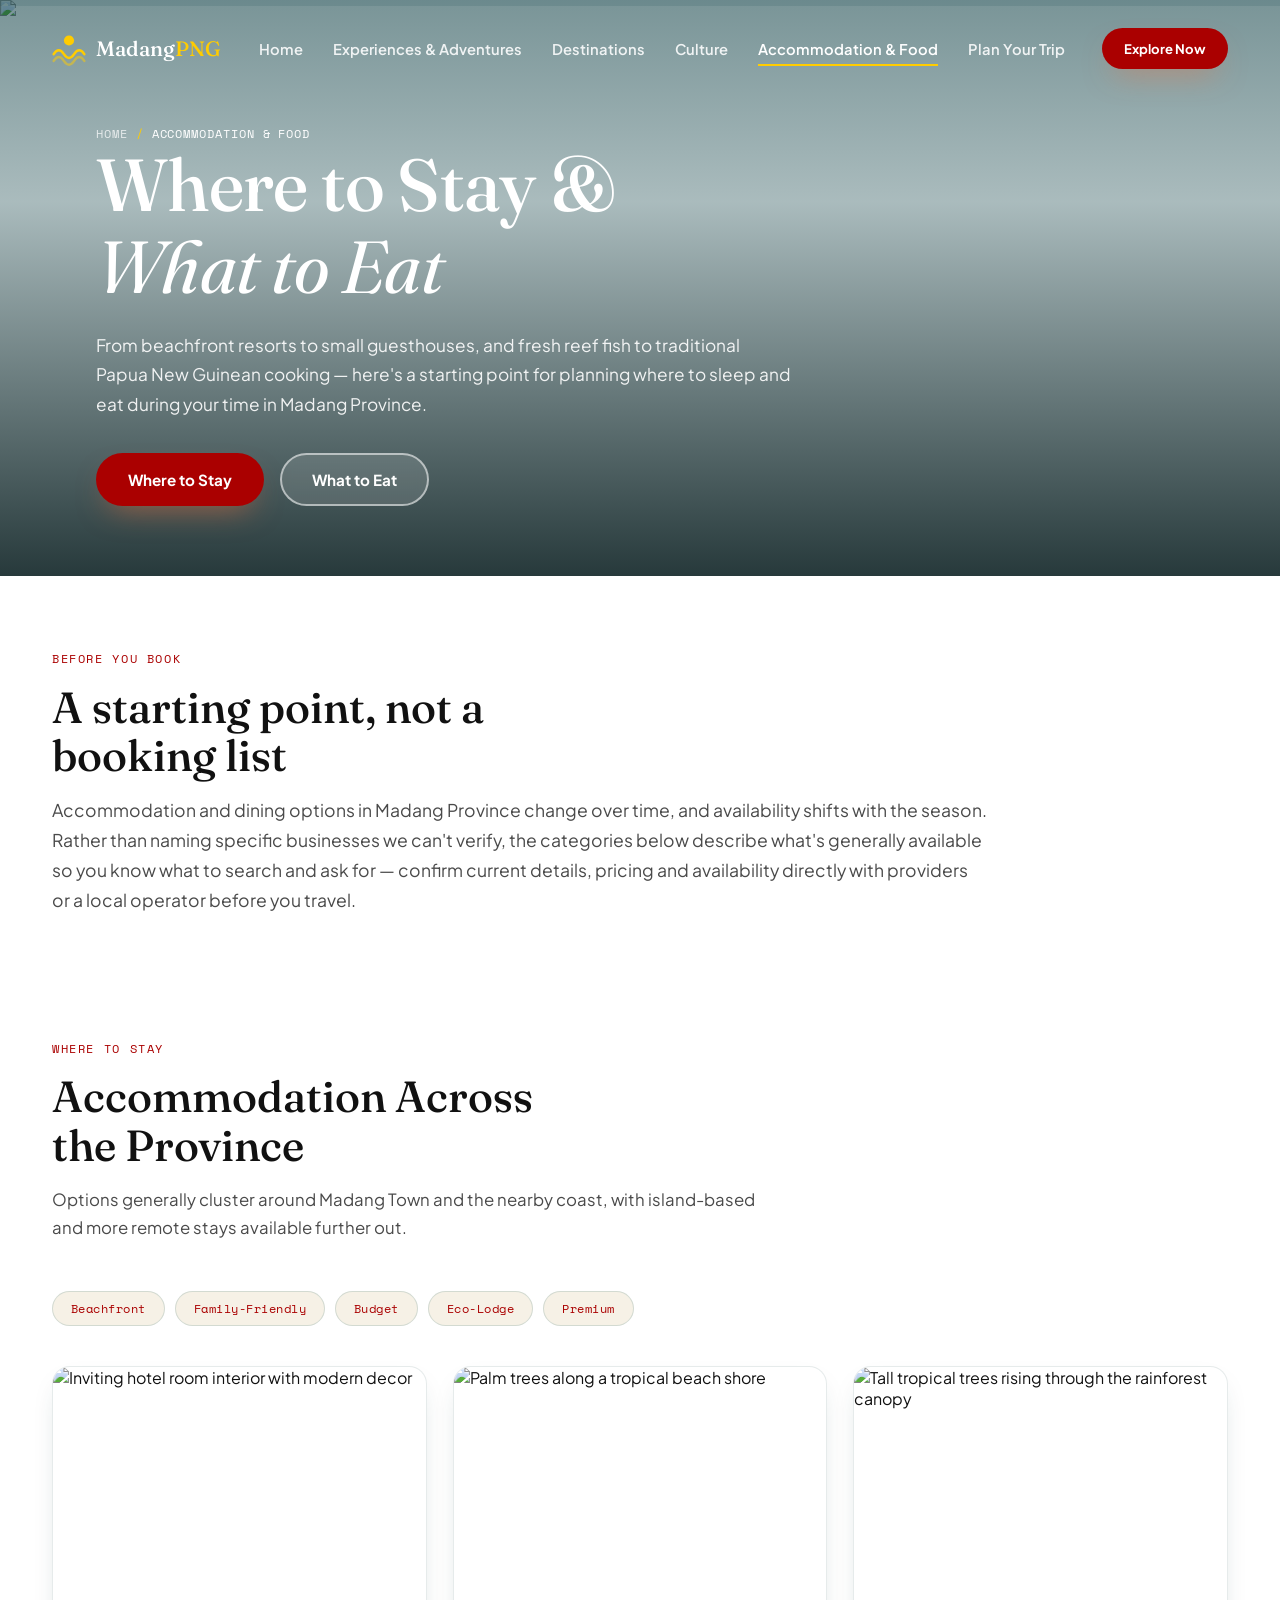
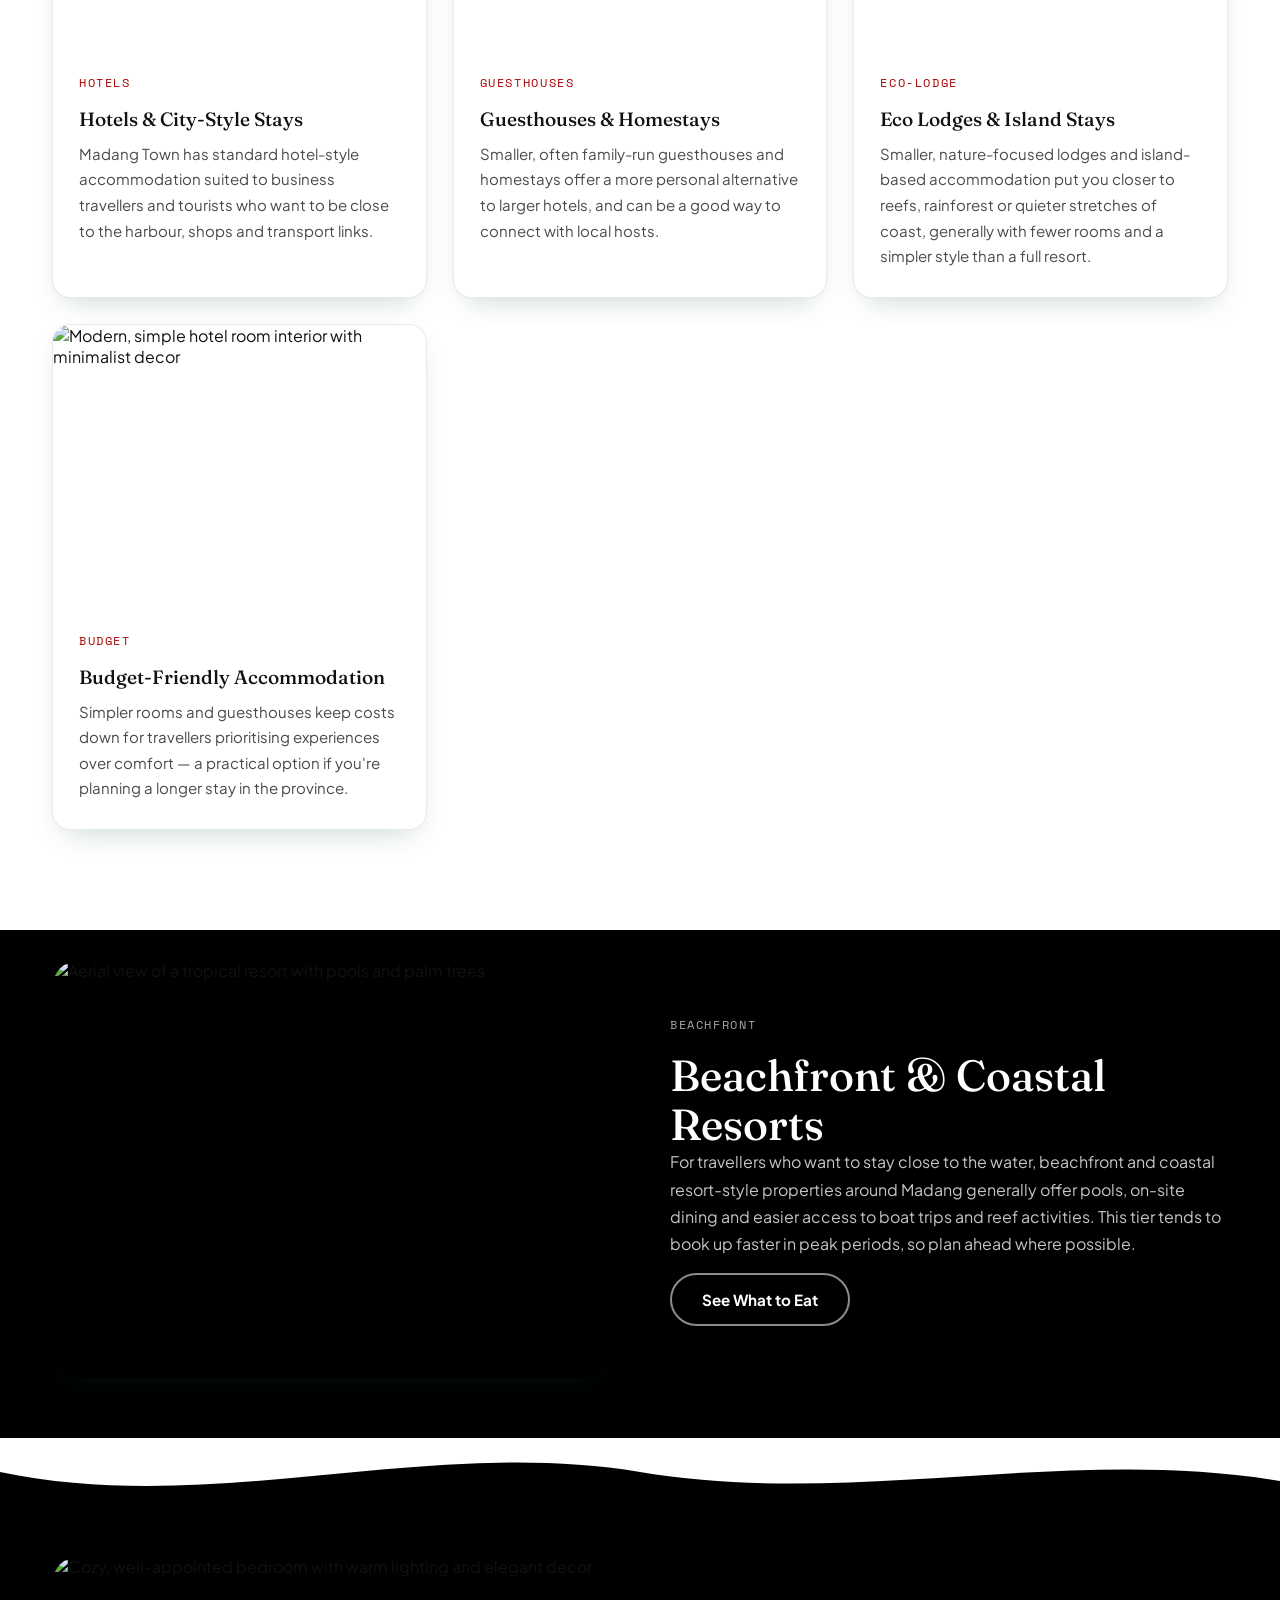
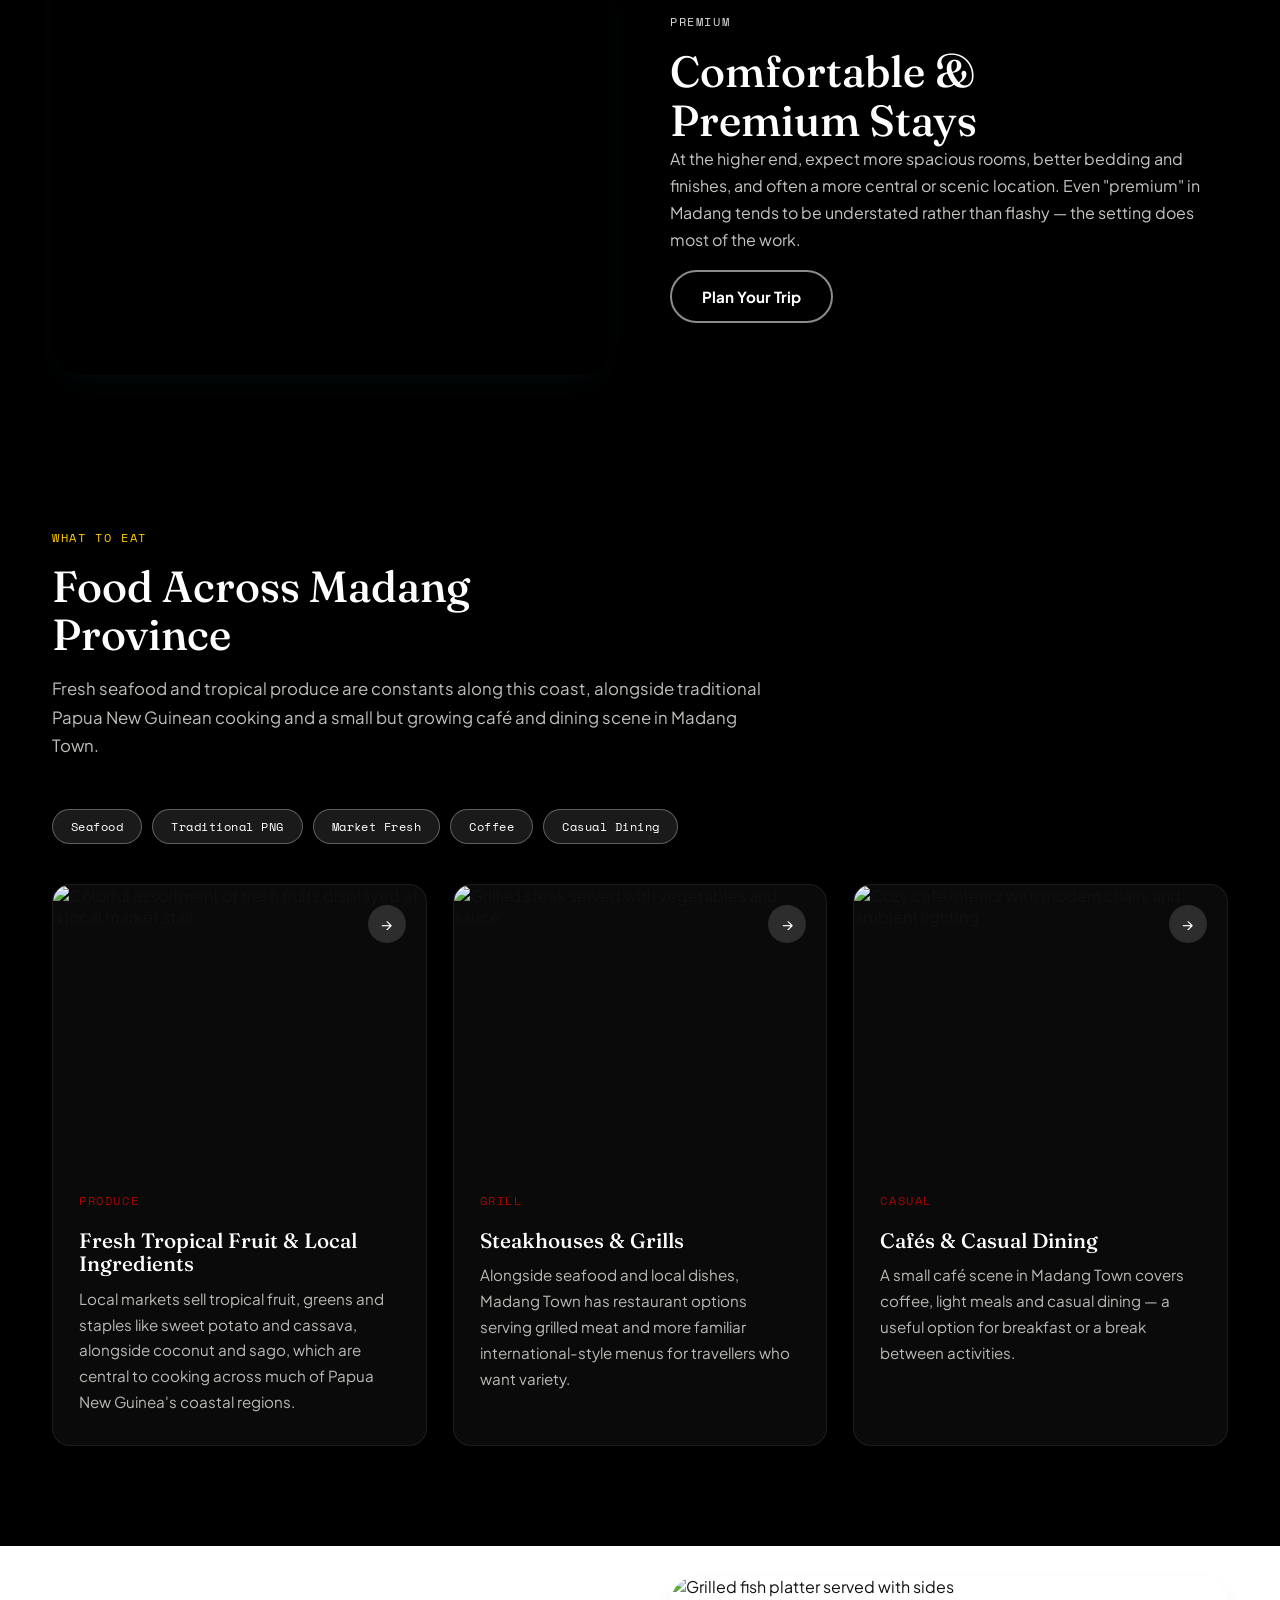
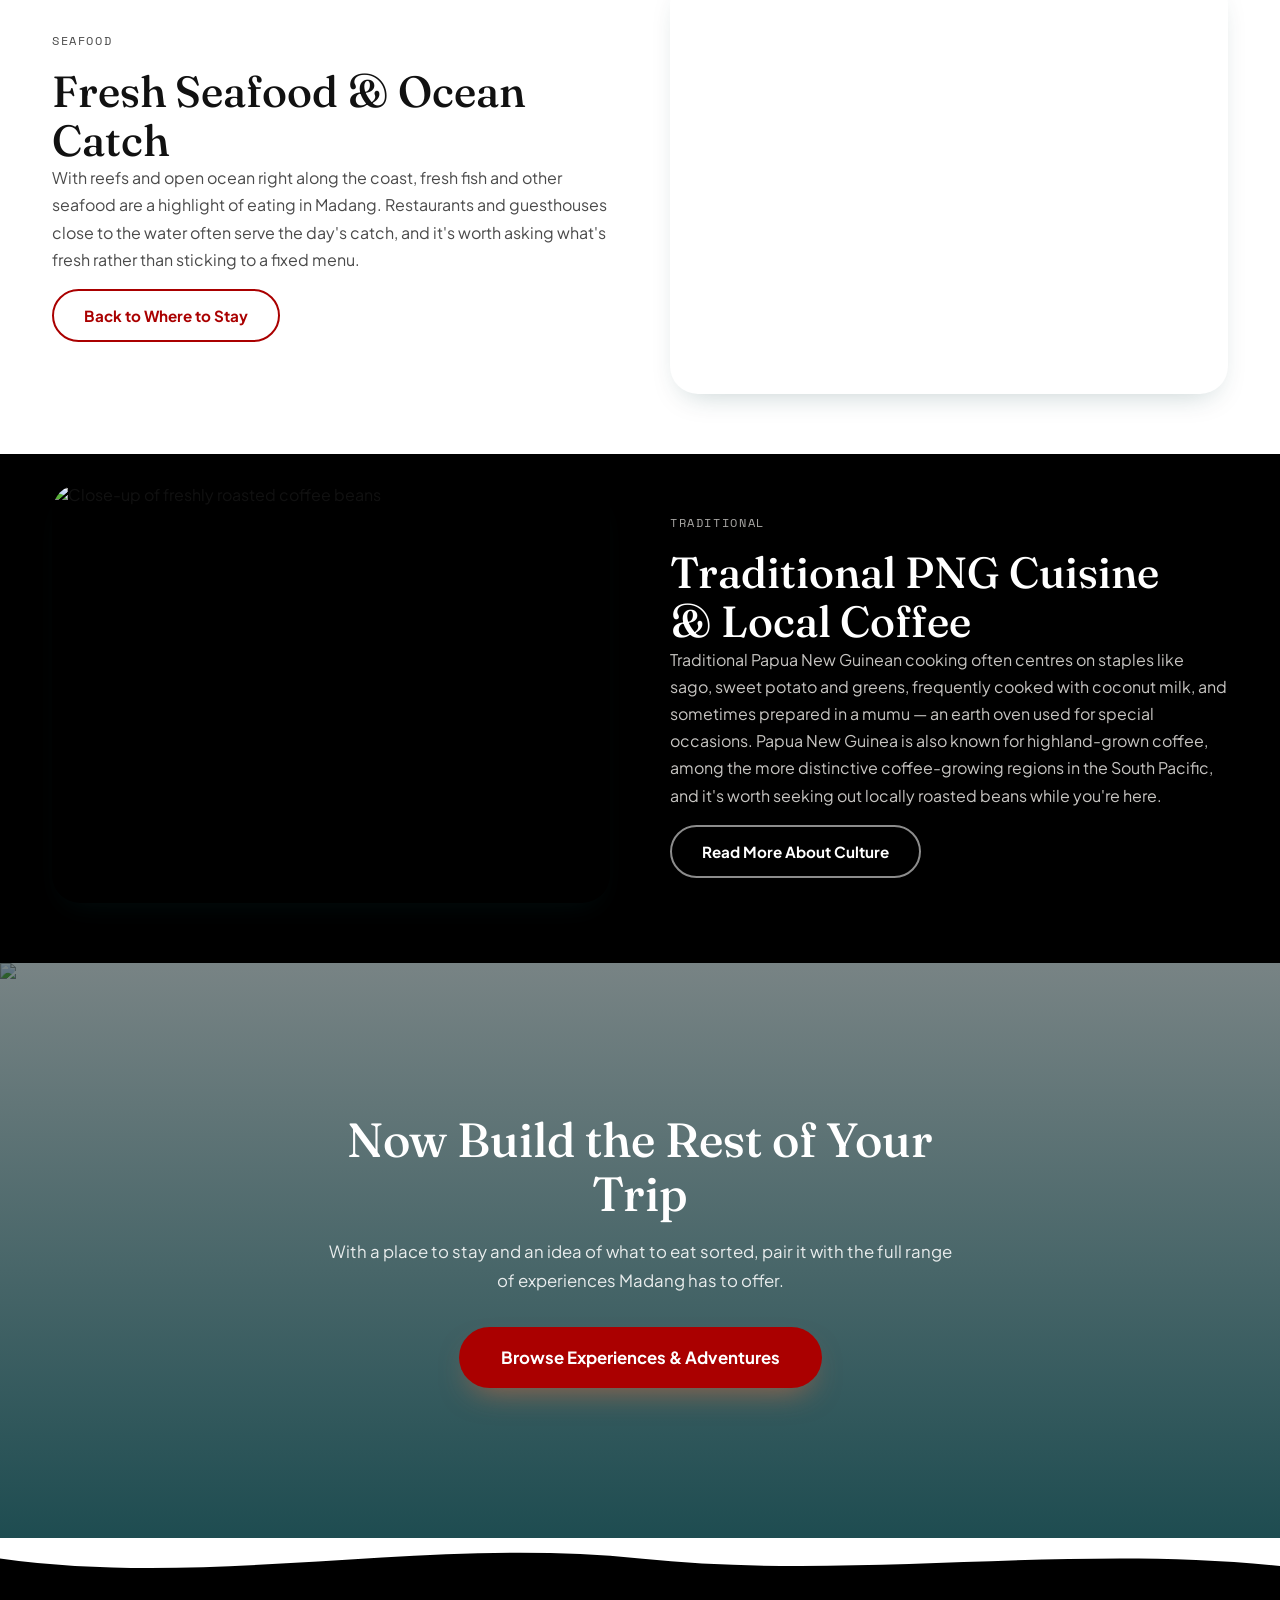
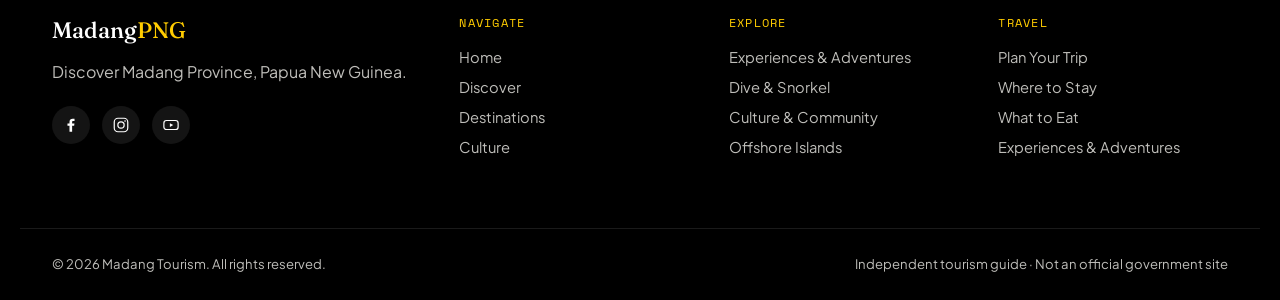
==== accommodation.html @ 1807c365 "Add files via upload" ====
<!DOCTYPE html>
<html lang="en">
<head>
<meta charset="UTF-8">
<meta name="viewport" content="width=device-width, initial-scale=1.0">
<title>Accommodation &amp; Food | Discover Madang</title>
<meta name="description" content="Where to stay and what to eat in Madang Province, Papua New Guinea — from beachfront resorts and guesthouses to fresh seafood and traditional Papua New Guinean food.">

<link rel="preconnect" href="https://fonts.googleapis.com">
<link rel="preconnect" href="https://fonts.gstatic.com" crossorigin>
<link href="https://fonts.googleapis.com/css2?family=Fraunces:ital,opsz,wght@0,9..144,300;0,9..144,400;0,9..144,500;0,9..144,600;1,9..144,400;1,9..144,500&family=Plus+Jakarta+Sans:wght@400;500;600;700;800&family=Space+Mono:wght@400;700&display=swap" rel="stylesheet">

<link rel="stylesheet" href="style.css"> <!-- Same shared stylesheet used by index.html and experiences.html -->
</head>
<body data-page="accommodation"> <!-- data-page tells the shared script.js to mark "Accommodation & Food" as the active nav link on load -->

<!-- Tide line — signature scroll progress indicator, identical markup to the other pages -->
<div class="tide-line" aria-hidden="true">
  <svg viewBox="0 0 1200 24" preserveAspectRatio="none" class="tide-line__wave">
    <path d="M0,12 C150,22 250,2 400,12 C550,22 650,2 800,12 C950,22 1050,2 1200,12 L1200,24 L0,24 Z"></path>
  </svg>
  <div class="tide-line__fill" id="tideFill"></div>
</div>

<a href="#main" class="skip-link">Skip to content</a>

<!-- ============ NAVIGATION (same structure as the other two pages, "Accommodation & Food" is the current page) ============ -->
<header class="nav" id="siteNav">
  <div class="nav__inner">
    <a href="index.html" class="nav__brand">
      <span class="nav__brand-mark" aria-hidden="true">
        <svg viewBox="0 0 40 40" width="34" height="34"><path d="M2 26c4-6 8-6 12 0s8 6 12 0 8-6 12 0" fill="none" stroke="currentColor" stroke-width="3" stroke-linecap="round"/><path d="M2 34c4-6 8-6 12 0s8 6 12 0 8-6 12 0" fill="none" stroke="currentColor" stroke-width="3" stroke-linecap="round" opacity="0.5"/><circle cx="20" cy="10" r="6" fill="currentColor"/></svg>
      </span>
      <span class="nav__brand-text">Madang<em>PNG</em></span>
    </a>

    <nav class="nav__links" id="navLinks" aria-label="Primary">
      <a href="index.html" class="nav__link" data-page="home">Home</a>
      <a href="experiences.html" class="nav__link" data-page="experiences">Experiences &amp; Adventures</a>
      <a href="index.html#destinations" class="nav__link">Destinations</a>
      <a href="index.html#culture" class="nav__link">Culture</a>
      <a href="accommodation.html" class="nav__link" data-page="accommodation">Accommodation &amp; Food</a>
      <a href="index.html#plan" class="nav__link">Plan Your Trip</a>
    </nav>

    <div class="nav__actions">
      <a href="index.html#plan" class="btn btn--coral btn--sm">Explore Now</a>
      <button class="nav__burger" id="navBurger" aria-label="Open menu" aria-expanded="false" aria-controls="navLinks">
        <span></span><span></span><span></span>
      </button>
    </div>
  </div>
</header>

<main id="main">

  <!-- ============ PAGE HERO ============ -->
  <section class="hero hero--page" id="home">
    <div class="hero__media">
      <img src="https://images.pexels.com/photos/33191057/pexels-photo-33191057.jpeg?auto=compress&cs=tinysrgb&w=1920" alt="Aerial view of a tropical resort with a swimming pool surrounded by palm trees" loading="eager">
      <div class="hero__overlay"></div>
    </div>

    <div class="hero__content">
      <p class="breadcrumb"><a href="index.html">Home</a> <span aria-hidden="true">/</span> <span class="breadcrumb__current">Accommodation &amp; Food</span></p>
      <h1 class="hero__title">Where to Stay &amp; <em>What to Eat</em></h1>
      <p class="hero__desc">From beachfront resorts to small guesthouses, and fresh reef fish to traditional Papua New Guinean cooking — here's a starting point for planning where to sleep and eat during your time in Madang Province.</p>
      <div class="hero__actions">
        <a href="#stay" class="btn btn--coral">Where to Stay</a>
        <a href="#eat" class="btn btn--ghost">What to Eat</a>
      </div>
    </div>
  </section>

  <!-- ============ INTRO ============ -->
  <section class="page-intro reveal">
    <div class="container">
      <p class="eyebrow">before you book</p>
      <h2 class="section-title">A starting point, not a booking list</h2>
      <p class="section-lead">Accommodation and dining options in Madang Province change over time, and availability shifts with the season. Rather than naming specific businesses we can't verify, the categories below describe what's generally available so you know what to search and ask for — confirm current details, pricing and availability directly with providers or a local operator before you travel.</p>
    </div>
  </section>

  <!-- ============ WHERE TO STAY ============ -->
  <section class="destinations reveal" id="stay">
    <div class="container">
      <div class="section-head">
        <p class="eyebrow">where to stay</p>
        <h2 class="section-title">Accommodation Across the Province</h2>
        <p class="section-lead">Options generally cluster around Madang Town and the nearby coast, with island-based and more remote stays available further out.</p>
      </div>

      <div class="tag-row" aria-hidden="true">
        <span class="tag">Beachfront</span>
        <span class="tag">Family-Friendly</span>
        <span class="tag">Budget</span>
        <span class="tag">Eco-Lodge</span>
        <span class="tag">Premium</span>
      </div>

      <div class="exp-grid">

        <article class="info-card">
          <div class="info-card__media">
            <img src="https://images.pexels.com/photos/19045884/pexels-photo-19045884.jpeg?auto=compress&cs=tinysrgb&w=1000" alt="Inviting hotel room interior with modern decor" loading="lazy">
          </div>
          <div class="info-card__body">
            <span class="eyebrow eyebrow--mono">hotels</span>
            <h3>Hotels &amp; City-Style Stays</h3>
            <p>Madang Town has standard hotel-style accommodation suited to business travellers and tourists who want to be close to the harbour, shops and transport links.</p>
          </div>
        </article>

        <article class="info-card">
          <div class="info-card__media">
            <img src="https://images.pexels.com/photos/3894868/pexels-photo-3894868.jpeg?auto=compress&cs=tinysrgb&w=1000" alt="Palm trees along a tropical beach shore" loading="lazy">
          </div>
          <div class="info-card__body">
            <span class="eyebrow eyebrow--mono">guesthouses</span>
            <h3>Guesthouses &amp; Homestays</h3>
            <p>Smaller, often family-run guesthouses and homestays offer a more personal alternative to larger hotels, and can be a good way to connect with local hosts.</p>
          </div>
        </article>

        <article class="info-card">
          <div class="info-card__media">
            <img src="https://images.pexels.com/photos/4530523/pexels-photo-4530523.jpeg?auto=compress&cs=tinysrgb&w=1000" alt="Tall tropical trees rising through the rainforest canopy" loading="lazy">
          </div>
          <div class="info-card__body">
            <span class="eyebrow eyebrow--mono">eco-lodge</span>
            <h3>Eco Lodges &amp; Island Stays</h3>
            <p>Smaller, nature-focused lodges and island-based accommodation put you closer to reefs, rainforest or quieter stretches of coast, generally with fewer rooms and a simpler style than a full resort.</p>
          </div>
        </article>

        <article class="info-card">
          <div class="info-card__media">
            <img src="https://images.pexels.com/photos/15273732/pexels-photo-15273732.jpeg?auto=compress&cs=tinysrgb&w=1000" alt="Modern, simple hotel room interior with minimalist decor" loading="lazy">
          </div>
          <div class="info-card__body">
            <span class="eyebrow eyebrow--mono">budget</span>
            <h3>Budget-Friendly Accommodation</h3>
            <p>Simpler rooms and guesthouses keep costs down for travellers prioritising experiences over comfort — a practical option if you're planning a longer stay in the province.</p>
          </div>
        </article>

      </div>
    </div>
  </section>

  <!-- ---- Spotlight: Beachfront & Coastal Resorts (dark variant) ---- -->
  <section class="split split--dark reveal">
    <div class="container split__grid">
      <div class="split__media">
        <img src="https://images.pexels.com/photos/33191057/pexels-photo-33191057.jpeg?auto=compress&cs=tinysrgb&w=1200" alt="Aerial view of a tropical resort with pools and palm trees" loading="lazy">
      </div>
      <div class="split__content">
        <p class="eyebrow eyebrow--mono eyebrow--light">beachfront</p>
        <h3 class="section-title section-title--light">Beachfront &amp; Coastal Resorts</h3>
        <p>For travellers who want to stay close to the water, beachfront and coastal resort-style properties around Madang generally offer pools, on-site dining and easier access to boat trips and reef activities. This tier tends to book up faster in peak periods, so plan ahead where possible.</p>
        <a href="#eat" class="btn btn--outline-light">See What to Eat</a>
      </div>
    </div>
  </section>

  <div class="wave-divider wave-divider--to-deep" aria-hidden="true"><svg viewBox="0 0 1440 100" preserveAspectRatio="none"><path d="M0,40 C240,90 480,0 720,40 C960,80 1200,10 1440,50 L1440,100 L0,100 Z"></path></svg></div>

  <!-- ---- Spotlight: Comfortable & Premium Stays (light variant, reversed, on the dark-section boundary) ---- -->
  <section class="split split--reverse reveal" style="background: var(--reef-deep);">
    <div class="container split__grid">
      <div class="split__content">
        <p class="eyebrow eyebrow--mono eyebrow--light">premium</p>
        <h2 class="section-title section-title--light">Comfortable &amp; Premium Stays</h2>
        <p style="color: rgba(255,253,248,0.78);">At the higher end, expect more spacious rooms, better bedding and finishes, and often a more central or scenic location. Even "premium" in Madang tends to be understated rather than flashy — the setting does most of the work.</p>
        <a href="index.html#plan" class="btn btn--outline-light">Plan Your Trip</a>
      </div>
      <div class="split__media">
        <img src="https://images.pexels.com/photos/5883728/pexels-photo-5883728.jpeg?auto=compress&cs=tinysrgb&w=1200" alt="Cozy, well-appointed bedroom with warm lighting and elegant decor" loading="lazy">
      </div>
    </div>
  </section>

  <!-- ============ WHAT TO EAT ============ -->
  <section class="experiences reveal" id="eat">
    <div class="container">
      <div class="section-head">
        <p class="eyebrow eyebrow--light">what to eat</p>
        <h2 class="section-title section-title--light">Food Across Madang Province</h2>
        <p class="section-lead" style="color: rgba(255,253,248,0.75);">Fresh seafood and tropical produce are constants along this coast, alongside traditional Papua New Guinean cooking and a small but growing café and dining scene in Madang Town.</p>
      </div>

      <div class="tag-row" aria-hidden="true">
        <span class="tag--light tag">Seafood</span>
        <span class="tag--light tag">Traditional PNG</span>
        <span class="tag--light tag">Market Fresh</span>
        <span class="tag--light tag">Coffee</span>
        <span class="tag--light tag">Casual Dining</span>
      </div>

      <div class="exp-grid">

        <article class="exp-card">
          <div class="exp-card__media">
            <img src="https://images.pexels.com/photos/375897/pexels-photo-375897.jpeg?auto=compress&cs=tinysrgb&w=1000" alt="Colorful assortment of fresh fruits displayed at a local market stall" loading="lazy">
          </div>
          <div class="exp-card__body">
            <span class="eyebrow eyebrow--mono">produce</span>
            <h3>Fresh Tropical Fruit &amp; Local Ingredients</h3>
            <p>Local markets sell tropical fruit, greens and staples like sweet potato and cassava, alongside coconut and sago, which are central to cooking across much of Papua New Guinea's coastal regions.</p>
          </div>
          <span class="exp-card__arrow" aria-hidden="true">&rarr;</span>
        </article>

        <article class="exp-card">
          <div class="exp-card__media">
            <img src="https://images.pexels.com/photos/675951/pexels-photo-675951.jpeg?auto=compress&cs=tinysrgb&w=1000" alt="Grilled steak served with vegetables and sauce" loading="lazy">
          </div>
          <div class="exp-card__body">
            <span class="eyebrow eyebrow--mono">grill</span>
            <h3>Steakhouses &amp; Grills</h3>
            <p>Alongside seafood and local dishes, Madang Town has restaurant options serving grilled meat and more familiar international-style menus for travellers who want variety.</p>
          </div>
          <span class="exp-card__arrow" aria-hidden="true">&rarr;</span>
        </article>

        <article class="exp-card">
          <div class="exp-card__media">
            <img src="https://images.pexels.com/photos/8847017/pexels-photo-8847017.jpeg?auto=compress&cs=tinysrgb&w=1000" alt="Cozy cafe interior with modern chairs and ambient lighting" loading="lazy">
          </div>
          <div class="exp-card__body">
            <span class="eyebrow eyebrow--mono">casual</span>
            <h3>Cafés &amp; Casual Dining</h3>
            <p>A small café scene in Madang Town covers coffee, light meals and casual dining — a useful option for breakfast or a break between activities.</p>
          </div>
          <span class="exp-card__arrow" aria-hidden="true">&rarr;</span>
        </article>

      </div>
    </div>
  </section>

  <!-- ---- Spotlight: Fresh Seafood & Ocean Catch (light variant) ---- -->
  <section class="split reveal">
    <div class="container split__grid">
      <div class="split__content">
        <p class="eyebrow eyebrow--mono">seafood</p>
        <h2 class="section-title">Fresh Seafood &amp; Ocean Catch</h2>
        <p>With reefs and open ocean right along the coast, fresh fish and other seafood are a highlight of eating in Madang. Restaurants and guesthouses close to the water often serve the day's catch, and it's worth asking what's fresh rather than sticking to a fixed menu.</p>
        <a href="#stay" class="btn btn--outline">Back to Where to Stay</a>
      </div>
      <div class="split__media">
        <img src="https://images.pexels.com/photos/35509727/pexels-photo-35509727.jpeg?auto=compress&cs=tinysrgb&w=1200" alt="Grilled fish platter served with sides" loading="lazy">
      </div>
    </div>
  </section>

  <!-- ---- Spotlight: Traditional PNG Cuisine & Coffee (dark variant, reversed) ---- -->
  <section class="split split--dark split--reverse reveal">
    <div class="container split__grid">
      <div class="split__content">
        <p class="eyebrow eyebrow--mono eyebrow--light">traditional</p>
        <h3 class="section-title section-title--light">Traditional PNG Cuisine &amp; Local Coffee</h3>
        <p>Traditional Papua New Guinean cooking often centres on staples like sago, sweet potato and greens, frequently cooked with coconut milk, and sometimes prepared in a mumu — an earth oven used for special occasions. Papua New Guinea is also known for highland-grown coffee, among the more distinctive coffee-growing regions in the South Pacific, and it's worth seeking out locally roasted beans while you're here.</p>
        <a href="index.html#culture" class="btn btn--outline-light">Read More About Culture</a>
      </div>
      <div class="split__media">
        <img src="https://images.pexels.com/photos/1029649/pexels-photo-1029649.jpeg?auto=compress&cs=tinysrgb&w=1200" alt="Close-up of freshly roasted coffee beans" loading="lazy">
      </div>
    </div>
  </section>

  <!-- ============ FINAL CTA ============ -->
  <section class="final-cta">
    <div class="final-cta__media">
      <img src="https://images.pexels.com/photos/29773805/pexels-photo-29773805.jpeg?auto=compress&cs=tinysrgb&w=1920" alt="Clear tropical ocean water along a palm-lined shore" loading="lazy">
      <div class="final-cta__overlay"></div>
    </div>
    <div class="final-cta__content">
      <h2>Now Build the Rest of Your Trip</h2>
      <p>With a place to stay and an idea of what to eat sorted, pair it with the full range of experiences Madang has to offer.</p>
      <a href="experiences.html" class="btn btn--coral btn--lg">Browse Experiences &amp; Adventures</a>
    </div>
  </section>

</main>

<!-- ============ FOOTER (same structure as the other two pages) ============ -->
<footer class="footer">
  <div class="wave-divider wave-divider--footer" aria-hidden="true"><svg viewBox="0 0 1440 80" preserveAspectRatio="none"><path d="M0,30 C240,70 480,0 720,30 C960,60 1200,10 1440,40 L1440,0 L0,0 Z"></path></svg></div>

  <div class="container footer__grid">
    <div class="footer__brand">
      <span class="nav__brand-text nav__brand-text--footer">Madang<em>PNG</em></span>
      <p>Discover Madang Province, Papua New Guinea.</p>
      <div class="footer__social" aria-label="Social media">
        <a href="https://www.facebook.com" target="_blank" rel="noopener noreferrer" aria-label="Facebook">
          <svg viewBox="0 0 24 24" width="18" height="18"><path fill="currentColor" d="M13.5 21v-8h2.7l.4-3.1h-3.1V8c0-.9.25-1.5 1.55-1.5H16.7V3.7C16.4 3.66 15.4 3.58 14.2 3.58c-2.5 0-4.2 1.5-4.2 4.3v2.02H7.3V13h2.7v8h3.5Z"/></svg>
        </a>
        <a href="https://www.instagram.com" target="_blank" rel="noopener noreferrer" aria-label="Instagram">
          <svg viewBox="0 0 24 24" width="18" height="18"><rect x="3" y="3" width="18" height="18" rx="5" fill="none" stroke="currentColor" stroke-width="1.6"/><circle cx="12" cy="12" r="4.2" fill="none" stroke="currentColor" stroke-width="1.6"/><circle cx="17.4" cy="6.6" r="1.1" fill="currentColor"/></svg>
        </a>
        <a href="https://www.youtube.com/watch?v=8vhCIvkzPVE" target="_blank" rel="noopener noreferrer" aria-label="YouTube">
          <svg viewBox="0 0 24 24" width="18" height="18"><rect x="2.5" y="6" width="19" height="12" rx="3.5" fill="none" stroke="currentColor" stroke-width="1.6"/><path fill="currentColor" d="M10.5 9.5v5l4.5-2.5-4.5-2.5Z"/></svg>
        </a>
      </div>
    </div>

    <div class="footer__col">
      <h4>Navigate</h4>
      <a href="index.html">Home</a>
      <a href="index.html#discover">Discover</a>
      <a href="index.html#destinations">Destinations</a>
      <a href="index.html#culture">Culture</a>
    </div>

    <div class="footer__col">
      <h4>Explore</h4>
      <a href="experiences.html">Experiences &amp; Adventures</a>
      <a href="experiences.html#water-islands">Dive &amp; Snorkel</a>
      <a href="experiences.html#culture-experiences">Culture &amp; Community</a>
      <a href="index.html#destinations">Offshore Islands</a>
    </div>

    <div class="footer__col">
      <h4>Travel</h4>
      <a href="index.html#plan">Plan Your Trip</a>
      <a href="#stay">Where to Stay</a>
      <a href="#eat">What to Eat</a>
      <a href="experiences.html">Experiences &amp; Adventures</a>
    </div>
  </div>

  <div class="container footer__bottom">
    <p>&copy; <span id="year"></span> Madang Tourism. All rights reserved.</p>
    <p class="footer__note">Independent tourism guide · Not an official government site</p>
  </div>
</footer>

<button class="back-to-top" id="backToTop" aria-label="Back to top">
  <svg viewBox="0 0 24 24" width="20" height="20"><path fill="currentColor" d="M12 4l-8 8h5v8h6v-8h5z"/></svg>
</button>

<script src="script.js"></script> <!-- Same shared script used by all three pages -->
</body>
</html>
---- style.css ----
/* ==========================================================================
   MADANG PROVINCE TOURISM — STYLESHEET
   Design tokens: ocean-forward palette, Fraunces + Plus Jakarta Sans + Space Mono
   Signature element: the "tide line" — a wave-shaped scroll progress indicator
   ========================================================================== */

:root { /* :root targets the whole document so these custom properties (variables) are available everywhere */
  /* Madang provincial flag-inspired palette */
  --reef-deep:      #000000;   /* black — used for dark section backgrounds */
  --lagoon:         #AA0000;   /* deep red — used for primary links, buttons, and accents */
  --tide:           #FFCC00;   /* gold/yellow — used for highlights and the tide line */
  --palm:           #5C0000;   /* dark maroon — used for contrast-heavy section backgrounds */
  --sand:           #F6F1E6;   /* warm off-white — used for light alternating sections */
  --shell:          #FFFFFF;   /* white — used for card surfaces and light text on dark backgrounds */
  --coral:          #AA0000;   /* red accent — used for primary buttons and CTA elements */
  --coral-deep:     #7D0000;   /* darker red — used for button hover states */
  --ink:            #111111;   /* near-black — used for main body text */
  --ink-soft:       #4A4A4A;   /* muted gray — used for secondary/paragraph text */

  /* Type */
  --font-display: "Fraunces", Georgia, serif; /* serif font used for headings; Georgia is the fallback if Fraunces fails to load */
  --font-body: "Plus Jakarta Sans", -apple-system, BlinkMacSystemFont, sans-serif; /* sans-serif font used for paragraphs and UI text */
  --font-mono: "Space Mono", "Courier New", monospace; /* monospace font used for small labels/eyebrows for a technical, "instrument" feel */

  /* Layout */
  --container-w: 1240px; /* maximum width for centered page content */
  --radius-lg: 28px; /* large corner rounding, used on bigger cards/images */
  --radius-md: 18px; /* medium corner rounding, used on most cards */
  --radius-sm: 10px; /* small corner rounding, used on badges/tags */
  --shadow-soft: 0 20px 50px -20px rgba(11, 61, 66, 0.35); /* soft drop shadow used under floating cards */
  --shadow-card: 0 12px 30px -14px rgba(11, 61, 66, 0.28); /* slightly tighter shadow used under images/cards */

  --ease: cubic-bezier(0.22, 1, 0.36, 1); /* custom easing curve reused by all transitions for a consistent, smooth feel */
} /* end :root variable declarations */

/* ================= RESET ================= */
*, *::before, *::after { box-sizing: border-box; } /* makes padding/border count inside an element's declared width, avoiding layout surprises */
html { scroll-behavior: smooth; scroll-padding-top: 90px; } /* enables smooth in-page scrolling and offsets anchor targets so the fixed nav doesn't cover them */
body {
  margin: 0; /* removes the browser's default body margin */
  font-family: var(--font-body); /* sets the default body typeface to the sans-serif font variable */
  color: var(--ink); /* sets the default text color */
  background: var(--shell); /* sets the default page background color */
  -webkit-font-smoothing: antialiased; /* smooths font rendering on WebKit browsers (Safari/Chrome on Mac) */
  overflow-x: hidden; /* prevents any horizontal scrollbar caused by full-bleed sections */
}
img { max-width: 100%; display: block; } /* keeps images from overflowing their container and removes the small gap under inline images */
a { color: inherit; text-decoration: none; } /* links inherit surrounding text color and lose the default underline */
ul { list-style: none; margin: 0; padding: 0; } /* removes default bullet points and spacing from unordered lists */
button { font: inherit; cursor: pointer; } /* buttons use the page font instead of the browser default, and show a pointer cursor */
h1, h2, h3, h4 { font-family: var(--font-display); margin: 0; line-height: 1.12; font-weight: 500; } /* headings use the serif display font, no default margin, tight line spacing */
p { margin: 0; line-height: 1.7; } /* paragraphs have no default margin and comfortable line spacing for readability */

@media (prefers-reduced-motion: reduce) { /* applies only when the user's OS setting requests less motion */
  *, *::before, *::after {
    animation-duration: 0.001ms !important; /* effectively disables animations for motion-sensitive users */
    animation-iteration-count: 1 !important; /* stops animations from repeating */
    transition-duration: 0.001ms !important; /* effectively disables transitions */
    scroll-behavior: auto !important; /* disables smooth scrolling in favor of instant jumps */
  }
} /* end reduced-motion override */

:focus-visible {
  outline: 3px solid var(--coral); /* gives keyboard users a clear, visible focus ring */
  outline-offset: 3px; /* pushes the outline slightly away from the element for legibility */
  border-radius: 4px; /* softens the corners of the focus outline */
}

.container { max-width: var(--container-w); margin: 0 auto; padding: 0 32px; } /* centers content and caps its width, with side padding for smaller screens */
.container--narrow { max-width: 800px; } /* narrower variant used for text-heavy sections like the FAQ */

.skip-link {
  position: absolute; left: -999px; top: 0; z-index: 999; /* hides the link off-screen until it receives keyboard focus */
  background: var(--coral); color: #fff; padding: 12px 20px; border-radius: 0 0 8px 0; /* styles the link once visible */
}
.skip-link:focus { left: 0; } /* brings the skip link into view when a keyboard user tabs to it */

/* ================= TYPE UTILITIES ================= */
.eyebrow {
  display: inline-block; /* lets the eyebrow label sit on its own line with block-like spacing while staying inline-sized */
  font-family: var(--font-mono); /* uses the monospace font for a label/data feel */
  font-size: 0.72rem; /* small text size */
  letter-spacing: 0.14em; /* wide letter spacing for an uppercase-label look */
  text-transform: uppercase; /* forces the text to render in capital letters */
  color: var(--lagoon); /* default eyebrow color */
  margin-bottom: 14px; /* space below the label before the next element */
}
.eyebrow--light { color: var(--tide); } /* lighter/brighter variant used on dark backgrounds */
.eyebrow--mono { color: var(--coral); } /* coral-colored variant used for category tags */
.eyebrow--mono.eyebrow--light { color: #fff; opacity: 0.85; } /* combined variant used for tags over photos */

.section-title {
  font-size: clamp(1.9rem, 3.4vw, 2.75rem); /* responsive font size that scales between a minimum and maximum based on viewport width */
  color: var(--ink); /* default heading color */
  max-width: 18ch; /* limits line length to about 18 characters for balanced headline wrapping */
}
.section-title--light { color: var(--shell); } /* light variant for headings on dark section backgrounds */
.section-title em, .hero__title em { font-style: italic; font-weight: 400; } /* italicizes emphasized words inside headings */

.section-lead { margin-top: 16px; max-width: 60ch; color: var(--ink-soft); font-size: 1.05rem; } /* styles the supporting paragraph under a section heading */

.section-head { margin-bottom: 48px; } /* adds space below the eyebrow+heading block before the section's main content */
.section-head--center { text-align: center; } /* centers the heading block, used in the FAQ section */
.section-head--center .section-lead { margin-left: auto; margin-right: auto; } /* centers the lead paragraph itself, not just its text */

/* ================= BUTTONS ================= */
.btn {
  display: inline-flex; align-items: center; justify-content: center; gap: 8px; /* centers button label/icon content both ways */
  padding: 15px 30px; /* comfortable click/tap area */
  border-radius: 100px; /* fully rounded, pill-shaped buttons */
  font-weight: 700; /* bold button text */
  font-size: 0.95rem; /* button text size */
  border: 2px solid transparent; /* reserves space for a border so hover states don't shift layout */
  transition: transform 0.35s var(--ease), box-shadow 0.35s var(--ease), background 0.35s var(--ease), color 0.35s var(--ease); /* smoothly animates these properties on state changes */
  white-space: nowrap; /* keeps button text on a single line */
}
.btn--coral { background: var(--coral); color: #fff; box-shadow: 0 14px 30px -12px rgba(242, 112, 58, 0.55); } /* primary button style: coral fill with a matching glow shadow */
.btn--coral:hover { background: var(--coral-deep); transform: translateY(-2px); } /* darkens and lifts the button slightly on hover */
.btn--ghost { background: rgba(255,255,255,0.12); color: #fff; border-color: rgba(255,255,255,0.55); backdrop-filter: blur(6px); } /* semi-transparent "glass" button style used over photos */
.btn--ghost:hover { background: rgba(255,255,255,0.22); transform: translateY(-2px); } /* brightens and lifts the ghost button on hover */
.btn--outline { background: transparent; color: var(--lagoon); border-color: var(--lagoon); } /* outlined button style on light backgrounds */
.btn--outline:hover { background: var(--lagoon); color: #fff; } /* fills in with color on hover */
.btn--outline-light { color: var(--shell); border-color: rgba(255,255,255,0.55); } /* outlined button variant for dark backgrounds */
.btn--outline-light:hover { background: var(--shell); color: var(--palm); } /* fills white on hover, with dark text for contrast */
.btn--sm { padding: 10px 20px; font-size: 0.82rem; } /* smaller button size, used in the nav bar */
.btn--lg { padding: 18px 40px; font-size: 1.05rem; } /* larger button size, used in the final call-to-action */

/* ================= TIDE LINE (signature scroll indicator) ================= */
.tide-line {
  position: fixed; top: 0; left: 0; width: 100%; height: 6px; z-index: 1001; /* pins a thin bar to the very top of the viewport, above the nav */
  background: rgba(11, 61, 66, 0.12); /* faint track color showing the "unfilled" portion */
}
.tide-line__wave { display: none; } /* the wave SVG is currently not shown visually; kept in markup for potential future styling */
.tide-line__fill {
  height: 100%; width: 0%; /* starts empty; JavaScript updates the width as the page scrolls */
  background: linear-gradient(90deg, var(--lagoon), var(--tide), var(--coral)); /* gradient fill moving from teal through turquoise to coral */
  transition: width 0.12s linear; /* smooths out the width changes as scroll position updates */
}

/* ================= NAV ================= */
.nav {
  position: fixed; top: 6px; left: 0; width: 100%; z-index: 1000; /* keeps the nav pinned to the top of the viewport, just below the tide line */
  transition: background 0.4s var(--ease), box-shadow 0.4s var(--ease), padding 0.4s var(--ease); /* smoothly animates the nav's appearance change on scroll */
}
.nav__inner {
  max-width: var(--container-w); margin: 0 auto; padding: 22px 32px; /* centers and pads the nav content to match the container width */
  display: flex; align-items: center; justify-content: space-between; /* lays out logo, links and actions in a row with space between them */
}
.nav.is-scrolled { background: rgba(11, 61, 66, 0.92); backdrop-filter: blur(14px); box-shadow: 0 8px 30px -18px rgba(0,0,0,0.5); } /* darker, blurred "glass" background applied by JS once the user scrolls */
.nav.is-scrolled .nav__inner { padding: 14px 32px; } /* shrinks the nav's vertical padding once scrolled, making it more compact */

.nav__brand { display: flex; align-items: center; gap: 10px; color: #fff; } /* aligns the logo icon and text side by side */
.nav__brand-mark { color: var(--tide); display: flex; } /* colors the logo icon turquoise */
.nav__brand-text { font-family: var(--font-display); font-size: 1.3rem; font-weight: 500; } /* styles the "MadangPNG" logo text with the display font */
.nav__brand-text em { color: var(--tide); font-style: normal; } /* colors the "PNG" part of the logo turquoise without italicizing it */
.nav__brand-text--footer { color: #fff; font-size: 1.4rem; display: inline-block; margin-bottom: 14px; } /* larger logo variant used in the footer */

.nav__links { display: flex; align-items: center; gap: 30px; } /* lays out the nav links in a horizontal row with spacing */
.nav__link { color: rgba(255,255,255,0.88); font-size: 0.92rem; font-weight: 600; position: relative; padding: 4px 0; } /* base link styling; position:relative allows the underline pseudo-element below */
.nav__link::after {
  content: ""; position: absolute; left: 0; bottom: -4px; width: 0; height: 2px; background: var(--tide); /* an invisible underline that starts at zero width */
  transition: width 0.3s var(--ease); /* animates the underline growing in on hover/active */
}
.nav__link:hover::after, .nav__link.is-active::after { width: 100%; } /* expands the underline to full width on hover or when marked active by JS */
.nav__link.is-active { color: #fff; } /* brightens the text color of the currently active nav link */

.nav__actions { display: flex; align-items: center; gap: 18px; } /* aligns the CTA button and burger icon together */
.nav__burger {
  display: none; flex-direction: column; justify-content: center; gap: 5px; /* hidden by default; only shown on mobile via media query below */
  width: 42px; height: 42px; background: rgba(255,255,255,0.12); border: none; border-radius: 10px; /* button sizing and shape */
}
.nav__burger span { display: block; width: 20px; height: 2px; background: #fff; margin: 0 auto; transition: transform 0.3s var(--ease), opacity 0.3s var(--ease); } /* the three lines that form the hamburger icon */
.nav__burger.is-open span:nth-child(1) { transform: translateY(7px) rotate(45deg); } /* rotates the top line into the top half of an X when menu is open */
.nav__burger.is-open span:nth-child(2) { opacity: 0; } /* hides the middle line when menu is open */
.nav__burger.is-open span:nth-child(3) { transform: translateY(-7px) rotate(-45deg); } /* rotates the bottom line into the bottom half of an X when menu is open */

/* ================= HERO ================= */
.hero {
  position: relative; min-height: 100svh; display: flex; align-items: flex-end; /* full-viewport-height section with content anchored to the bottom */
  color: #fff; overflow: hidden; /* white text by default; hides anything that overflows the section bounds */
}
.hero__media { position: absolute; inset: 0; z-index: 0; } /* stretches the image wrapper to fill the entire hero behind the text */
.hero__media img { width: 100%; height: 100%; object-fit: cover; } /* scales the photo to cover the whole area without distorting it */
.hero__overlay {
  position: absolute; inset: 0; /* covers the entire hero on top of the image */
  background: linear-gradient(180deg, rgba(11,61,66,0.55) 0%, rgba(11,61,66,0.35) 35%, rgba(9,30,32,0.88) 100%); /* dark gradient, darkest at the bottom where the text sits, keeping it readable */
}
.hero__content { position: relative; z-index: 1; max-width: 760px; padding: 0 32px 110px; margin-left: 5vw; } /* positions the text above the overlay, limits its width, offsets it slightly from the left edge */
.hero__title { font-size: clamp(2.6rem, 6vw, 4.6rem); letter-spacing: -0.01em; margin-bottom: 22px; } /* large, responsive headline size with slightly tightened letter spacing */
.hero__desc { max-width: 55ch; font-size: 1.08rem; color: rgba(255,255,255,0.9); margin-bottom: 34px; } /* supporting paragraph sizing, width limit and near-white color */
.hero__actions { display: flex; gap: 16px; flex-wrap: wrap; } /* lays the two hero buttons side by side, wrapping onto a new line if needed */

.hero__scroll {
  position: absolute; bottom: 28px; right: 40px; z-index: 1; /* pins the scroll indicator to the bottom-right of the hero */
  display: flex; flex-direction: column; align-items: center; gap: 10px; /* stacks the dot above its label, centered */
  color: rgba(255,255,255,0.85); font-family: var(--font-mono); font-size: 0.7rem; letter-spacing: 0.12em; text-transform: uppercase; /* small uppercase mono label styling */
}
.hero__scroll-dot {
  width: 10px; height: 10px; border-radius: 50%; background: var(--tide); /* a small turquoise circle */
  animation: bob 2.2s ease-in-out infinite; /* applies the bobbing keyframe animation defined below, repeating forever */
}
@keyframes bob { 0%, 100% { transform: translateY(0); opacity: 1; } 50% { transform: translateY(10px); opacity: 0.5; } } /* defines the up-and-down fading motion used by the scroll dot */

/* ================= QUICK NAV CARDS ================= */
.quicknav { position: relative; z-index: 2; margin-top: -86px; padding-bottom: 90px; } /* negative top margin pulls the cards up so they overlap the bottom of the hero */
.quicknav__grid { display: grid; grid-template-columns: repeat(4, 1fr); gap: 22px; } /* four equal-width columns with gaps between the cards */
.qcard {
  background: var(--shell); /* white/cream card background */
  border-radius: var(--radius-md) var(--radius-lg) var(--radius-md) var(--radius-md); /* slightly larger rounding on the top-right corner for visual interest */
  padding: 30px 26px 34px; /* inner spacing of the card */
  box-shadow: var(--shadow-soft); /* soft drop shadow lifting the card off the page */
  position: relative; /* allows child elements to be positioned relative to the card if needed */
  display: flex; flex-direction: column; /* stacks icon, title, description and arrow vertically */
  transition: transform 0.4s var(--ease), box-shadow 0.4s var(--ease); /* animates the hover lift effect smoothly */
}
.qcard:hover { transform: translateY(-8px); box-shadow: 0 30px 50px -20px rgba(11,61,66,0.4); } /* lifts the card up and deepens its shadow on hover */
.qcard__icon { color: var(--lagoon); margin-bottom: 18px; transition: transform 0.4s var(--ease), color 0.4s var(--ease); } /* teal icon color with smooth transition for the hover effect below */
.qcard:hover .qcard__icon { color: var(--coral); transform: scale(1.1) rotate(-4deg); } /* icon turns coral and playfully scales/rotates on hover */
.qcard__title { font-family: var(--font-display); font-size: 1.2rem; margin-bottom: 8px; } /* card heading styling */
.qcard__desc { color: var(--ink-soft); font-size: 0.92rem; flex: 1; } /* card description text; flex:1 pushes the arrow to the bottom of the card */
.qcard__arrow { margin-top: 18px; color: var(--coral); font-size: 1.2rem; transition: transform 0.35s var(--ease); } /* spacing and color for the arrow icon, with a transition for the hover slide */
.qcard:hover .qcard__arrow { transform: translateX(8px); } /* slides the arrow to the right on hover, suggesting forward motion */

/* ================= ABOUT ================= */
.about { padding: 40px 0 110px; background: var(--shell); } /* vertical spacing and light background for the About section */
.about__grid { display: grid; grid-template-columns: 1fr 1fr; gap: 70px; align-items: center; } /* two equal columns (text + image) vertically centered */
.about__lead { font-size: 1.15rem; color: var(--ink); margin-bottom: 18px; font-weight: 600; } /* bold, slightly larger styling for the lead paragraph */
.about__text p { margin-bottom: 18px; color: var(--ink-soft); } /* spacing and muted color for the regular paragraphs in this section */
.about__text .btn { margin-top: 10px; } /* small gap above the "Discover More" button */
.about__media { position: relative; } /* allows the caption badge below to be positioned relative to the image */
.about__media img { border-radius: var(--radius-lg); box-shadow: var(--shadow-card); aspect-ratio: 4/5; object-fit: cover; } /* rounded corners, shadow, and a fixed portrait aspect ratio for the photo */
.about__media-tag {
  position: absolute; left: -20px; bottom: -20px; /* overlaps the bottom-left corner of the image */
  background: var(--reef-deep); padding: 16px 22px; border-radius: var(--radius-sm); /* dark badge styling */
  box-shadow: var(--shadow-card); /* shadow so the badge appears to float above the image */
}
.about__media-tag .eyebrow { margin: 0; color: var(--tide); } /* removes default eyebrow spacing and colors the badge text turquoise */

/* ================= WAVE DIVIDERS ================= */
.wave-divider { line-height: 0; margin-top: -2px; } /* removes extra inline spacing under the SVG and closes a 2px gap between sections */
.wave-divider svg { width: 100%; height: 90px; display: block; } /* stretches the wave SVG across the full width at a fixed height */
.wave-divider--to-deep svg path { fill: var(--reef-deep); } /* colors the wave shape to match the dark section that follows it */
.wave-divider--footer { background: var(--reef-deep); } /* dark background behind the footer's wave divider */
.wave-divider--footer svg path { fill: var(--shell); } /* colors the footer's wave shape to match the lighter color it transitions into */
.wave-divider--footer svg { height: 60px; } /* shorter wave height specifically for the footer divider */

/* ================= EXPERIENCES ================= */
.experiences { background: var(--reef-deep); padding: 90px 0 100px; } /* dark section background with vertical spacing */
.exp-grid { display: grid; grid-template-columns: repeat(3, 1fr); gap: 26px; } /* three equal columns of experience cards with gaps */
.exp-card {
  background: rgba(255,255,255,0.04); /* very subtle light tint over the dark background */
  border: 1px solid rgba(255,255,255,0.08); /* faint border to define the card edge */
  border-radius: var(--radius-md); /* rounded corners */
  overflow: hidden; /* clips the image corners to match the rounded card */
  position: relative; /* allows the arrow badge to be positioned within the card */
  transition: transform 0.4s var(--ease), border-color 0.4s var(--ease); /* smooth hover lift and border color change */
}
.exp-card:hover { transform: translateY(-6px); border-color: var(--tide); } /* lifts the card and highlights its border on hover */
.exp-card__media { aspect-ratio: 4/3; overflow: hidden; } /* fixed image aspect ratio with overflow hidden for the zoom effect below */
.exp-card__media img { width: 100%; height: 100%; object-fit: cover; transition: transform 0.6s var(--ease); } /* image fills its box and transitions smoothly when scaled */
.exp-card:hover .exp-card__media img { transform: scale(1.08); } /* subtly zooms the image in when the card is hovered */
.exp-card__body { padding: 24px 26px 30px; } /* inner spacing for the card's text content */
.exp-card__body h3 { color: var(--shell); font-size: 1.3rem; margin: 6px 0 10px; } /* light-colored card heading sized for the dark background */
.exp-card__body p { color: rgba(255,253,248,0.72); font-size: 0.95rem; } /* semi-transparent light text for the card description */
.exp-card__arrow {
  position: absolute; top: 20px; right: 20px; width: 38px; height: 38px; border-radius: 50%; /* circular badge pinned to the top-right of the card */
  background: rgba(255,255,255,0.14); color: #fff; display: flex; align-items: center; justify-content: center; /* centers the arrow glyph inside the circle */
  transition: background 0.35s var(--ease), transform 0.35s var(--ease); /* smooth hover color and rotation change */
}
.exp-card:hover .exp-card__arrow { background: var(--coral); transform: rotate(45deg); } /* turns the badge coral and rotates the arrow to point outward on hover */

/* ================= DESTINATIONS ================= */
.destinations { padding: 100px 0; background: var(--shell); } /* vertical spacing and light background for this section */
.dest-grid { display: grid; grid-template-columns: repeat(3, 1fr); gap: 22px; } /* three equal columns of destination cards */
.dest-card {
  position: relative; border-radius: var(--radius-md); overflow: hidden; aspect-ratio: 4/5; /* rounded, clipped, portrait-shaped card */
  box-shadow: var(--shadow-card); /* drop shadow under each card */
}
.dest-card--wide { grid-column: span 2; aspect-ratio: auto; } /* makes the first card span two grid columns and removes the fixed aspect ratio */
.dest-card img { width: 100%; height: 100%; object-fit: cover; transition: transform 0.6s var(--ease); } /* image fills the card and animates smoothly on hover zoom */
.dest-card:hover img { transform: scale(1.06); } /* subtle zoom-in effect on hover */
.dest-card__overlay {
  position: absolute; inset: 0; display: flex; flex-direction: column; justify-content: flex-end; /* stacks the text content at the bottom of the card */
  padding: 26px; background: linear-gradient(0deg, rgba(9,30,32,0.88) 0%, rgba(9,30,32,0.05) 60%); /* dark gradient fading upward so the bottom text stays legible */
}
.dest-card__overlay h3 { color: #fff; font-size: 1.3rem; margin-bottom: 6px; } /* white destination name styling */
.dest-card__overlay p { color: rgba(255,255,255,0.82); font-size: 0.92rem; max-width: 32ch; } /* semi-transparent white description text with a line-length limit */

/* ================= WHY / DIVE LOG ================= */
.why { background: var(--sand); padding: 90px 0; } /* sandy background section with vertical spacing */
.why-log { display: grid; grid-template-columns: repeat(4, 1fr); gap: 0; border-top: 1px solid rgba(11,61,66,0.18); } /* four equal columns sharing a top border line, no gap so dividers touch */
.why-entry {
  padding: 32px 26px; /* inner spacing for each entry */
  border-right: 1px dashed rgba(11,61,66,0.25); /* dashed vertical divider between entries, like a logbook */
  border-bottom: 1px solid rgba(11,61,66,0.18); /* solid divider under each entry */
  position: relative; /* allows for potential future absolutely-positioned decoration */
}
.why-entry:last-child { border-right: none; } /* removes the divider after the final entry so it doesn't dangle */
.why-entry__mark {
  font-family: var(--font-mono); font-size: 0.8rem; color: var(--coral); display: block; margin-bottom: 14px; /* small coral mono "log number" label above each entry heading */
}
.why-entry h3 { font-size: 1.15rem; margin-bottom: 10px; } /* entry heading size and spacing */
.why-entry p { color: var(--ink-soft); font-size: 0.92rem; } /* muted entry description text */

/* ================= CULTURE ================= */
.culture { display: grid; grid-template-columns: 1fr 1fr; background: var(--palm); min-height: 640px; } /* two equal columns (image + text) on a deep green background with a minimum height */
.culture__media { position: relative; overflow: hidden; } /* clips the image to its column */
.culture__media img { width: 100%; height: 100%; object-fit: cover; min-height: 420px; } /* fills the column completely, with a minimum height as a safety net */
.culture__content { padding: 90px 70px; display: flex; flex-direction: column; justify-content: center; color: var(--shell); } /* generous padding, vertically centered text, light text color for the dark background */
.culture__content .section-title { color: var(--shell); max-width: 16ch; } /* light heading color with a tighter line-wrap width */
.culture__content p { color: rgba(255,253,248,0.82); margin-bottom: 16px; max-width: 52ch; } /* semi-transparent light paragraph text with spacing and a readable width limit */
.culture__content .btn { margin-top: 12px; align-self: flex-start; } /* spacing above the button and prevents it from stretching full width */

/*================= MAP =================*/
.google_maps { padding: 100px 0; background: var(--shell); } /* vertical spacing and light background for the map section */
.google_maps__frame-wrap {
  width: min(100%, 1100px);
  margin: 0 auto;
  padding: 0 16px;
}
.google_maps iframe {
  display: block;
  width: 100%;
  min-height: 320px;
  height: min(68vh, 620px);
  border: 0;
  border-radius: var(--radius-lg);
  box-shadow: var(--shadow-card);
  margin: 0 auto;
}

@media (orientation: portrait) {
  .google_maps iframe {
    height: min(52vh, 520px);
  }
}

/* ================= PLAN ================= */
.plan { padding: 100px 0; background: var(--shell); } /* vertical spacing and light background for the planning section */
.plan-grid { display: grid; grid-template-columns: repeat(3, 1fr); gap: 20px; } /* three equal columns of plan cards */
.plan-card {
  text-align: left; background: var(--sand); border: 2px solid transparent; border-radius: var(--radius-md); /* left-aligned text, sandy background, rounded corners, invisible border reserved for the hover state */
  padding: 28px 26px; transition: border-color 0.3s var(--ease), transform 0.3s var(--ease), background 0.3s var(--ease); /* smooth transitions for hover/active states */
}
.plan-card:hover, .plan-card[aria-expanded="true"] { border-color: var(--lagoon); transform: translateY(-4px); background: #fff; } /* highlights the card border, lifts it, and brightens the background on hover or when expanded */
.plan-card__icon { font-size: 1.6rem; display: block; margin-bottom: 14px; } /* sizing and spacing for the emoji icon */
.plan-card h3 { font-size: 1.1rem; margin-bottom: 8px; } /* card heading styling */
.plan-card p { color: var(--ink-soft); font-size: 0.92rem; } /* muted card description text */

.plan-detail {
  margin-top: 24px; background: var(--reef-deep); color: var(--shell); /* dark panel styled to stand out from the light cards above it */
  border-radius: var(--radius-md); padding: 30px 34px; /* rounded corners and inner spacing */
}
.plan-detail h4 { font-family: var(--font-display); font-size: 1.2rem; margin-bottom: 10px; color: var(--tide); } /* turquoise heading inside the detail panel */
.plan-detail p { color: rgba(255,253,248,0.85); } /* semi-transparent light paragraph text inside the detail panel */
.plan-detail .btn { margin-top: 18px; margin-right: 14px; } /* spacing above, and between, the optional link buttons rendered inside the detail panel */

.plan-cta { text-align: center; margin-top: 50px; } /* centers the "Start Planning" button with space above it */

/* ================= FAQ / ACCORDION ================= */
.faq { padding: 100px 0; background: var(--sand); } /* vertical spacing and sandy background for the FAQ section */
.accordion__item { border-bottom: 1px solid rgba(11,61,66,0.18); } /* divider line under each FAQ question/answer pair */
.accordion__trigger {
  width: 100%; background: none; border: none; text-align: left; /* makes the whole question row clickable and removes default button styling */
  display: flex; justify-content: space-between; align-items: center; /* places the question text and the +/x icon on opposite sides */
  padding: 24px 4px; font-family: var(--font-display); font-size: 1.08rem; color: var(--ink); /* spacing and heading-style typography for the question text */
}
.accordion__icon {
  font-family: var(--font-mono); color: var(--coral); font-size: 1.3rem; flex-shrink: 0; margin-left: 16px; /* coral mono "+" icon that won't shrink and has space from the question text */
  transition: transform 0.3s var(--ease); /* smoothly animates the rotation when the answer opens */
}
.accordion__trigger[aria-expanded="true"] .accordion__icon { transform: rotate(45deg); } /* rotates the "+" into an "x" shape when the answer panel is open */
.accordion__panel { padding: 0 4px 24px; max-width: 68ch; } /* inner spacing and readable line-length limit for the answer text */
.accordion__panel p { color: var(--ink-soft); } /* muted color for the answer paragraph */

/* ================= FINAL CTA ================= */
.final-cta { position: relative; padding: 150px 32px; text-align: center; color: #fff; overflow: hidden; } /* large centered section with white text over a background photo */
.final-cta__media { position: absolute; inset: 0; } /* stretches the photo wrapper to fill the section behind the text */
.final-cta__media img { width: 100%; height: 100%; object-fit: cover; } /* scales the photo to fully cover the section */
.final-cta__overlay { position: absolute; inset: 0; background: linear-gradient(0deg, rgba(11,61,66,0.92), rgba(9,30,32,0.55)); } /* dark gradient overlay so the white text stays readable */
.final-cta__content { position: relative; z-index: 1; max-width: 640px; margin: 0 auto; } /* centers the text content above the overlay with a max width */
.final-cta__content h2 { font-family: var(--font-display); font-size: clamp(2rem, 4vw, 3rem); margin-bottom: 18px; } /* responsive heading size for the closing call-to-action */
.final-cta__content p { color: rgba(255,255,255,0.88); margin-bottom: 32px; font-size: 1.05rem; } /* supporting paragraph styling under the CTA heading */

/* ================= FOOTER ================= */
.footer { background: var(--reef-deep); color: rgba(255,253,248,0.75); padding-top: 0; } /* dark footer background with muted light text */
.footer__grid { display: grid; grid-template-columns: 1.6fr 1fr 1fr 1fr; gap: 40px; padding: 20px 32px 60px; } /* four columns, with the brand column wider than the link columns */
.footer__brand p { max-width: 34ch; margin-bottom: 20px; } /* limits the tagline's width and adds space below it */
.footer__social { display: flex; gap: 12px; } /* lays the social icons out in a row with spacing */
.footer__social a {
  width: 38px; height: 38px; border-radius: 50%; background: rgba(255,255,255,0.08); /* circular icon button background */
  display: flex; align-items: center; justify-content: center; color: #fff; /* centers the icon inside the circle */
  transition: background 0.3s var(--ease); /* smooth hover color transition */
}
.footer__social a:hover { background: var(--tide); color: var(--reef-deep); } /* inverts colors on hover for visual feedback */
.footer__col h4 { font-family: var(--font-mono); font-size: 0.78rem; letter-spacing: 0.1em; text-transform: uppercase; color: var(--tide); margin-bottom: 18px; } /* small uppercase mono column heading in turquoise */
.footer__col a { display: block; margin-bottom: 12px; font-size: 0.92rem; transition: color 0.25s var(--ease); } /* stacks footer links vertically with spacing and a smooth hover color change */
.footer__col a:hover { color: #fff; } /* brightens footer links on hover */
.footer__bottom {
  display: flex; justify-content: space-between; flex-wrap: wrap; gap: 10px; /* places copyright and disclaimer text on opposite ends, wrapping if needed */
  border-top: 1px solid rgba(255,255,255,0.1); padding: 24px 32px; font-size: 0.82rem; /* divider line above the bottom strip, with padding and small text */
}

/* ================= BACK TO TOP ================= */
.back-to-top {
  position: fixed; bottom: 28px; right: 28px; z-index: 900; /* pins the button to the bottom-right corner of the viewport */
  width: 48px; height: 48px; border-radius: 50%; border: none; /* circular button shape */
  background: var(--coral); color: #fff; display: flex; align-items: center; justify-content: center; /* coral fill with the arrow icon centered inside */
  box-shadow: 0 14px 30px -12px rgba(242,112,58,0.6); /* glowing shadow matching the coral color */
  opacity: 0; transform: translateY(16px) scale(0.8); pointer-events: none; /* hidden and unclickable by default until JS reveals it */
  transition: opacity 0.35s var(--ease), transform 0.35s var(--ease); /* smooth fade/scale-in transition */
}
.back-to-top.is-visible { opacity: 1; transform: translateY(0) scale(1); pointer-events: auto; } /* fully visible and clickable state, toggled by JS on scroll */
.back-to-top:hover { background: var(--coral-deep); } /* darkens on hover */

/* ================= REVEAL ON SCROLL ================= */
.reveal { opacity: 0; transform: translateY(28px); transition: opacity 0.8s var(--ease), transform 0.8s var(--ease); } /* starts sections invisible and slightly lower, ready to fade/slide in */
.reveal.is-visible { opacity: 1; transform: translateY(0); } /* final visible state, toggled by JS via IntersectionObserver */

/* ================= RESPONSIVE ================= */
@media (max-width: 1080px) { /* styles applied on tablets and smaller laptop windows */
  .quicknav__grid { grid-template-columns: repeat(2, 1fr); } /* drops the quick-nav cards from 4 to 2 columns */
  .exp-grid { grid-template-columns: repeat(2, 1fr); } /* drops experience cards from 3 to 2 columns */
  .dest-grid { grid-template-columns: repeat(2, 1fr); } /* drops destination cards from 3 to 2 columns */
  .dest-card--wide { grid-column: span 2; } /* keeps the wide card spanning both columns at this size */
  .why-log { grid-template-columns: repeat(2, 1fr); } /* drops the dive-log entries from 4 to 2 columns */
  .why-entry:nth-child(2) { border-right: none; } /* removes the divider after the second entry since it's now the end of a row */
  .plan-grid { grid-template-columns: repeat(2, 1fr); } /* drops plan cards from 3 to 2 columns */
  .footer__grid { grid-template-columns: 1fr 1fr; } /* stacks the footer into 2 columns instead of 4 */
}

@media (max-width: 860px) { /* styles applied on large phones/small tablets */
  .about__grid { grid-template-columns: 1fr; gap: 40px; } /* stacks the About section's text and image into a single column */
  .about__media { order: -1; } /* moves the image above the text when stacked */
  .culture { grid-template-columns: 1fr; } /* stacks the Culture section's image and text into a single column */
  .culture__content { padding: 60px 32px; } /* reduces the Culture text padding for smaller screens */
  .culture__media img { min-height: 320px; } /* shortens the Culture image's minimum height on smaller screens */
}

@media (max-width: 760px) { /* styles applied on typical mobile phone widths */
  html { scroll-padding-top: 70px; } /* reduces the anchor-scroll offset to match the shorter mobile nav */
  .nav__links {
    position: fixed; top: 0; right: 0; height: 100vh; width: min(78vw, 320px); /* turns the nav links into a full-height slide-in panel from the right */
    background: var(--reef-deep); flex-direction: column; align-items: flex-start; /* dark background with links stacked vertically */
    padding: 110px 32px 40px; gap: 26px; /* spacing inside the mobile menu panel */
    transform: translateX(100%); transition: transform 0.4s var(--ease); /* starts off-screen to the right, ready to slide in */
  }
  .nav__links.is-open { transform: translateX(0); box-shadow: -20px 0 50px -20px rgba(0,0,0,0.5); } /* slides the panel into view and adds a shadow, toggled by JS */
  .nav__link { font-size: 1.05rem; } /* slightly larger tap targets for mobile links */
  .nav__burger { display: flex; } /* shows the hamburger button only at this screen size */
  .nav__actions .btn--sm { display: none; } /* hides the "Explore Now" button in the nav bar on mobile to reduce clutter */

  .hero__content { margin-left: 0; padding: 0 22px 90px; } /* removes the left offset and reduces side padding on small screens */
  .quicknav { margin-top: -50px; } /* reduces the overlap amount for the quick-nav cards on mobile */
  .quicknav__grid { grid-template-columns: 1fr; } /* stacks quick-nav cards into a single column */
  .exp-grid { grid-template-columns: 1fr; } /* stacks experience cards into a single column */
  .dest-grid { grid-template-columns: 1fr; } /* stacks destination cards into a single column */
  .dest-card--wide { grid-column: span 1; } /* the wide card no longer spans two columns since there's only one */
  .why-log { grid-template-columns: 1fr; } /* stacks the dive-log entries into a single column */
  .why-entry { border-right: none !important; } /* removes all vertical dividers since entries are now stacked */
  .plan-grid { grid-template-columns: 1fr; } /* stacks plan cards into a single column */
  .footer__grid { grid-template-columns: 1fr; padding-bottom: 40px; } /* stacks all footer columns into one on mobile */
  .container { padding: 0 20px; } /* slightly tighter side padding on very small screens */
  .final-cta { padding: 100px 24px; } /* reduces the final CTA section's padding on mobile */
}

/* ==========================================================================
   SHARED SUB-PAGE COMPONENTS
   Added for the Experiences & Adventures and Accommodation & Food pages.
   These reuse the existing color/type/spacing tokens above so all three
   pages (home, experiences, accommodation) share one visual system.
   ========================================================================== */

/* ---- Page hero: a shorter version of .hero for interior pages ---- */
.hero--page { min-height: 64vh; } /* shorter than the full-screen homepage hero, since sub-pages need room for content below */
.hero--page .hero__content { padding-bottom: 70px; } /* less bottom padding to match the shorter hero height */
.hero--page .hero__desc { max-width: 60ch; } /* slightly wider description line length for the sub-page intro copy */

/* ---- Breadcrumb: small wayfinding trail under the nav on interior pages ---- */
.breadcrumb {
  display: flex; align-items: center; gap: 8px; /* lays the crumb items out in a row */
  font-family: var(--font-mono); font-size: 0.72rem; letter-spacing: 0.08em; text-transform: uppercase; /* small mono label styling matching the eyebrow style */
  color: rgba(255,255,255,0.75); position: relative; z-index: 1; /* sits above the hero image/overlay */
}
.breadcrumb a { color: rgba(255,255,255,0.75); transition: color 0.25s var(--ease); } /* muted link color with a smooth hover transition */
.breadcrumb a:hover { color: #fff; } /* brightens on hover */
.breadcrumb span[aria-hidden] { color: var(--tide); } /* colors the "/" separators turquoise */
.breadcrumb .breadcrumb__current { color: #fff; } /* the current page's label is fully bright, not a link */

/* ---- Intro lead: a short single-column paragraph under a sub-page hero ---- */
.page-intro { padding: 70px 0 20px; background: var(--shell); } /* light section with generous top spacing, sitting right below the hero */
.page-intro .section-lead { max-width: 72ch; font-size: 1.1rem; } /* slightly larger, wider lead paragraph for an introductory statement */

/* ---- Tag row: small pill-shaped category labels shown above a card grid ---- */
.tag-row { display: flex; flex-wrap: wrap; gap: 10px; margin-bottom: 40px; } /* lays tags out in a wrapping row with spacing below before the cards */
.tag {
  display: inline-flex; align-items: center; padding: 8px 18px; border-radius: 100px; /* pill shape */
  background: var(--sand); color: var(--lagoon); font-family: var(--font-mono); font-size: 0.75rem; /* sandy background with mono teal text, matching the eyebrow/mono styling elsewhere */
  letter-spacing: 0.04em; border: 1px solid rgba(16,88,90,0.15); /* faint border to define the pill edge */
}
.tag--light { background: rgba(255,255,255,0.1); color: #fff; border-color: rgba(255,255,255,0.3); } /* variant used for tag rows over dark sections */

/* ---- Split: a two-column media/text "spotlight" block, like .about but reusable for any spotlighted card ---- */
.split { padding: 30px 0 60px; background: var(--shell); } /* light background with vertical spacing, matching .about's rhythm */
.split__grid { display: grid; grid-template-columns: 1fr 1fr; gap: 60px; align-items: center; } /* two equal columns, vertically centered, slightly tighter gap than .about */
.split--reverse .split__grid { direction: rtl; } /* flips the column order for the reversed variant */
.split--reverse .split__grid > * { direction: ltr; } /* resets text direction inside the flipped columns so content still reads left-to-right */
.split__media img { width: 100%; border-radius: var(--radius-lg); box-shadow: var(--shadow-card); aspect-ratio: 4/3; object-fit: cover; } /* rounded, shadowed image matching the site's card language */
.split__content p { color: var(--ink-soft); margin-bottom: 16px; } /* muted paragraph spacing matching other body copy */
.split__content .tag-row { margin-bottom: 20px; } /* tighter tag spacing inside a split block than a full section */
.split--dark { background: var(--reef-deep); } /* dark variant used when a spotlight sits inside a dark section */
.split--dark .split__content p { color: rgba(255,253,248,0.78); } /* lighter paragraph text for the dark variant */
.split--dark .split__content h3, .split--dark .split__content h2 { color: var(--shell); } /* light heading color for the dark variant */

/* ---- Simple grid card variant used for accommodation/food categories (image top, text below, like .exp-card but on a light background) ---- */
.info-card {
  background: var(--shell); border: 1px solid rgba(11,61,66,0.1); border-radius: var(--radius-md); overflow: hidden; /* light card with a faint border, rounded and clipped */
  box-shadow: var(--shadow-card); transition: transform 0.4s var(--ease), box-shadow 0.4s var(--ease); /* soft shadow with a smooth hover lift */
}
.info-card:hover { transform: translateY(-6px); box-shadow: 0 26px 46px -20px rgba(11,61,66,0.32); } /* lifts and deepens the shadow on hover */
.info-card__media { aspect-ratio: 4/3; overflow: hidden; } /* fixed-ratio image area, clipped for the zoom effect below */
.info-card__media img { width: 100%; height: 100%; object-fit: cover; transition: transform 0.6s var(--ease); } /* image fills its box and animates smoothly when scaled */
.info-card:hover .info-card__media img { transform: scale(1.07); } /* subtle zoom on hover, matching .exp-card's behavior */
.info-card__body { padding: 24px 26px 28px; } /* inner spacing for the card's text content */
.info-card__body h3 { font-size: 1.2rem; margin: 4px 0 10px; } /* card heading size and spacing */
.info-card__body p { color: var(--ink-soft); font-size: 0.94rem; } /* muted description text */

/* ---- Cross-page CTA banner: a slim strip linking between the three pages ---- */
.page-link-banner {
  background: var(--sand); padding: 60px 0; text-align: center; /* sandy strip with centered content */
}
.page-link-banner .section-title { max-width: none; margin: 0 auto 12px; } /* removes the usual heading width cap since this is a short, centered line */
.page-link-banner p { color: var(--ink-soft); max-width: 60ch; margin: 0 auto 28px; } /* muted, centered supporting text */
.page-link-banner .btn-row { display: flex; gap: 16px; justify-content: center; flex-wrap: wrap; } /* lays out one or more CTA buttons centered, wrapping on small screens */

@media (max-width: 860px) {
  .split__grid { grid-template-columns: 1fr; gap: 30px; } /* stacks the split media/text into a single column on tablets and below */
  .split--reverse .split__grid { direction: ltr; } /* cancels the reverse flip once stacked, since there's only one column left */
}

@media (max-width: 760px) {
  .hero--page { min-height: 52vh; } /* shorter still on mobile, since there's less need for a tall hero on small screens */
  .page-link-banner .btn-row { flex-direction: column; align-items: stretch; } /* stacks CTA buttons full-width on mobile */
}
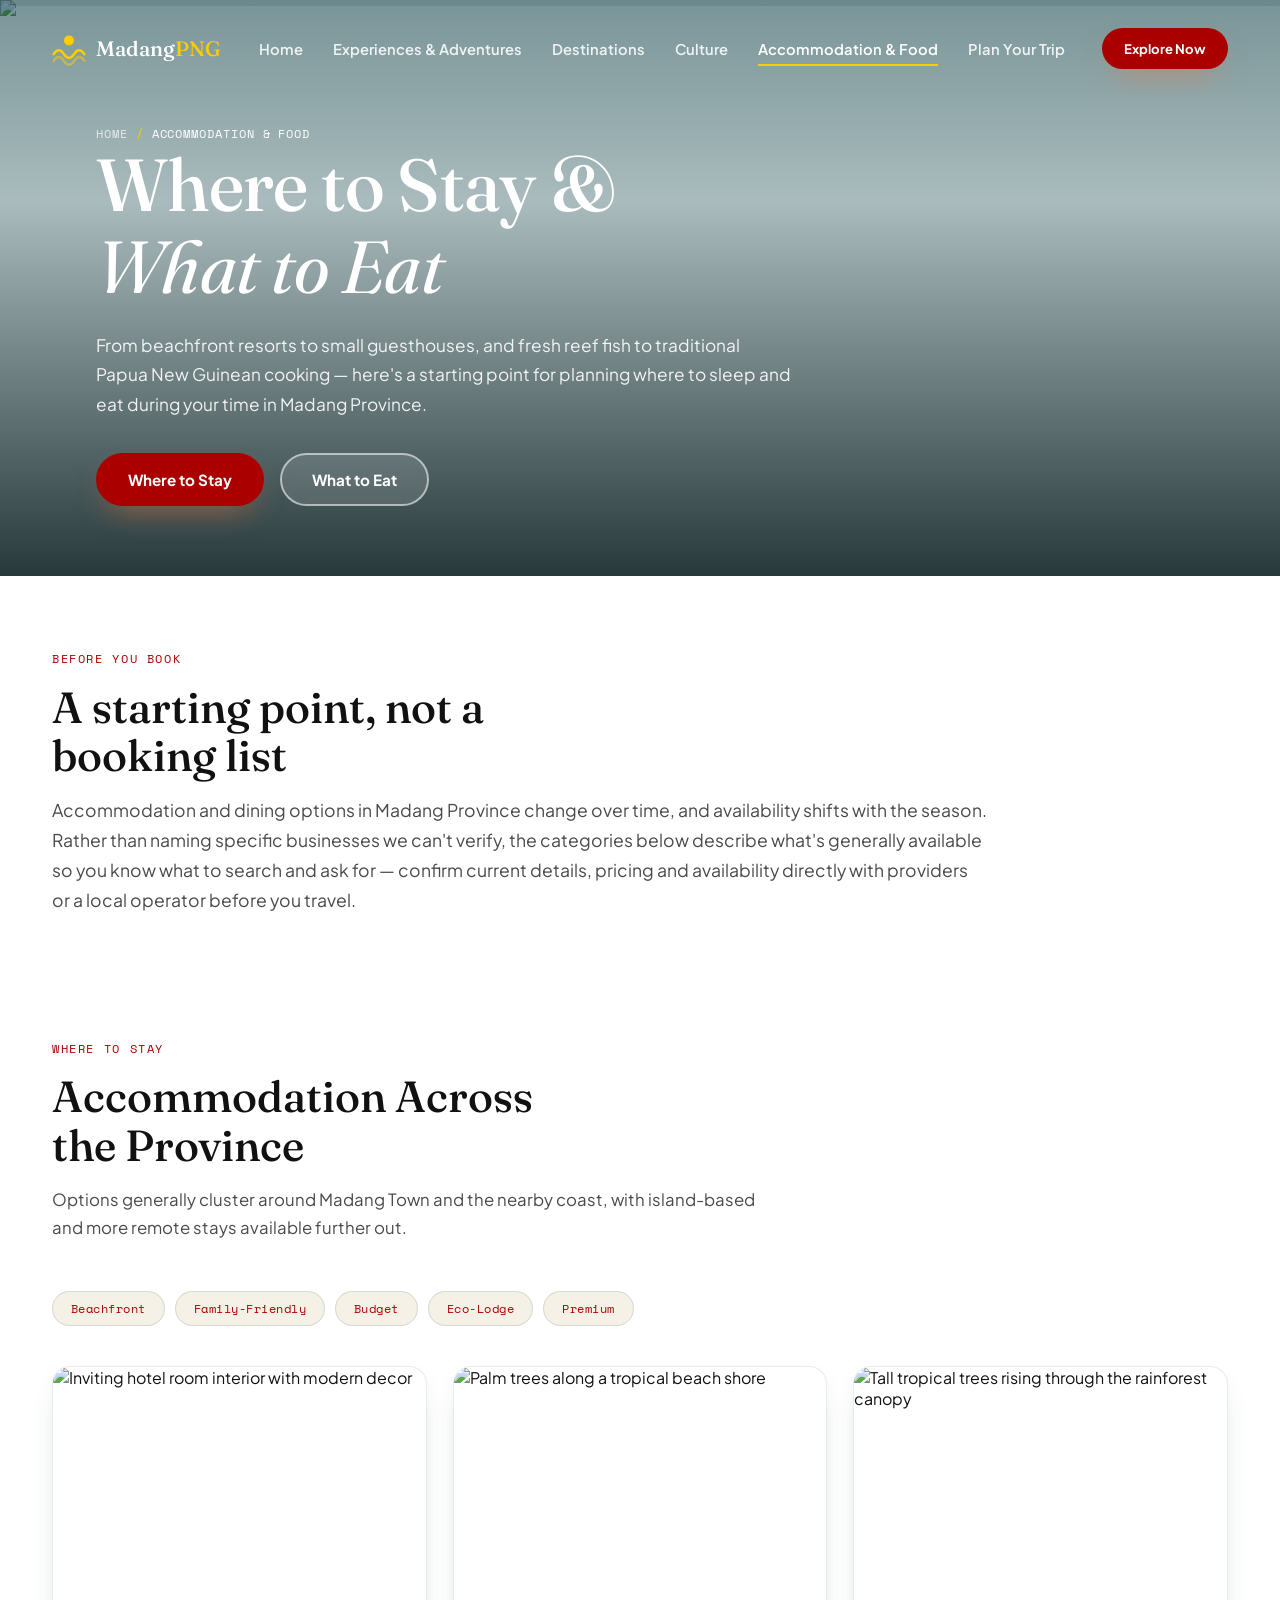
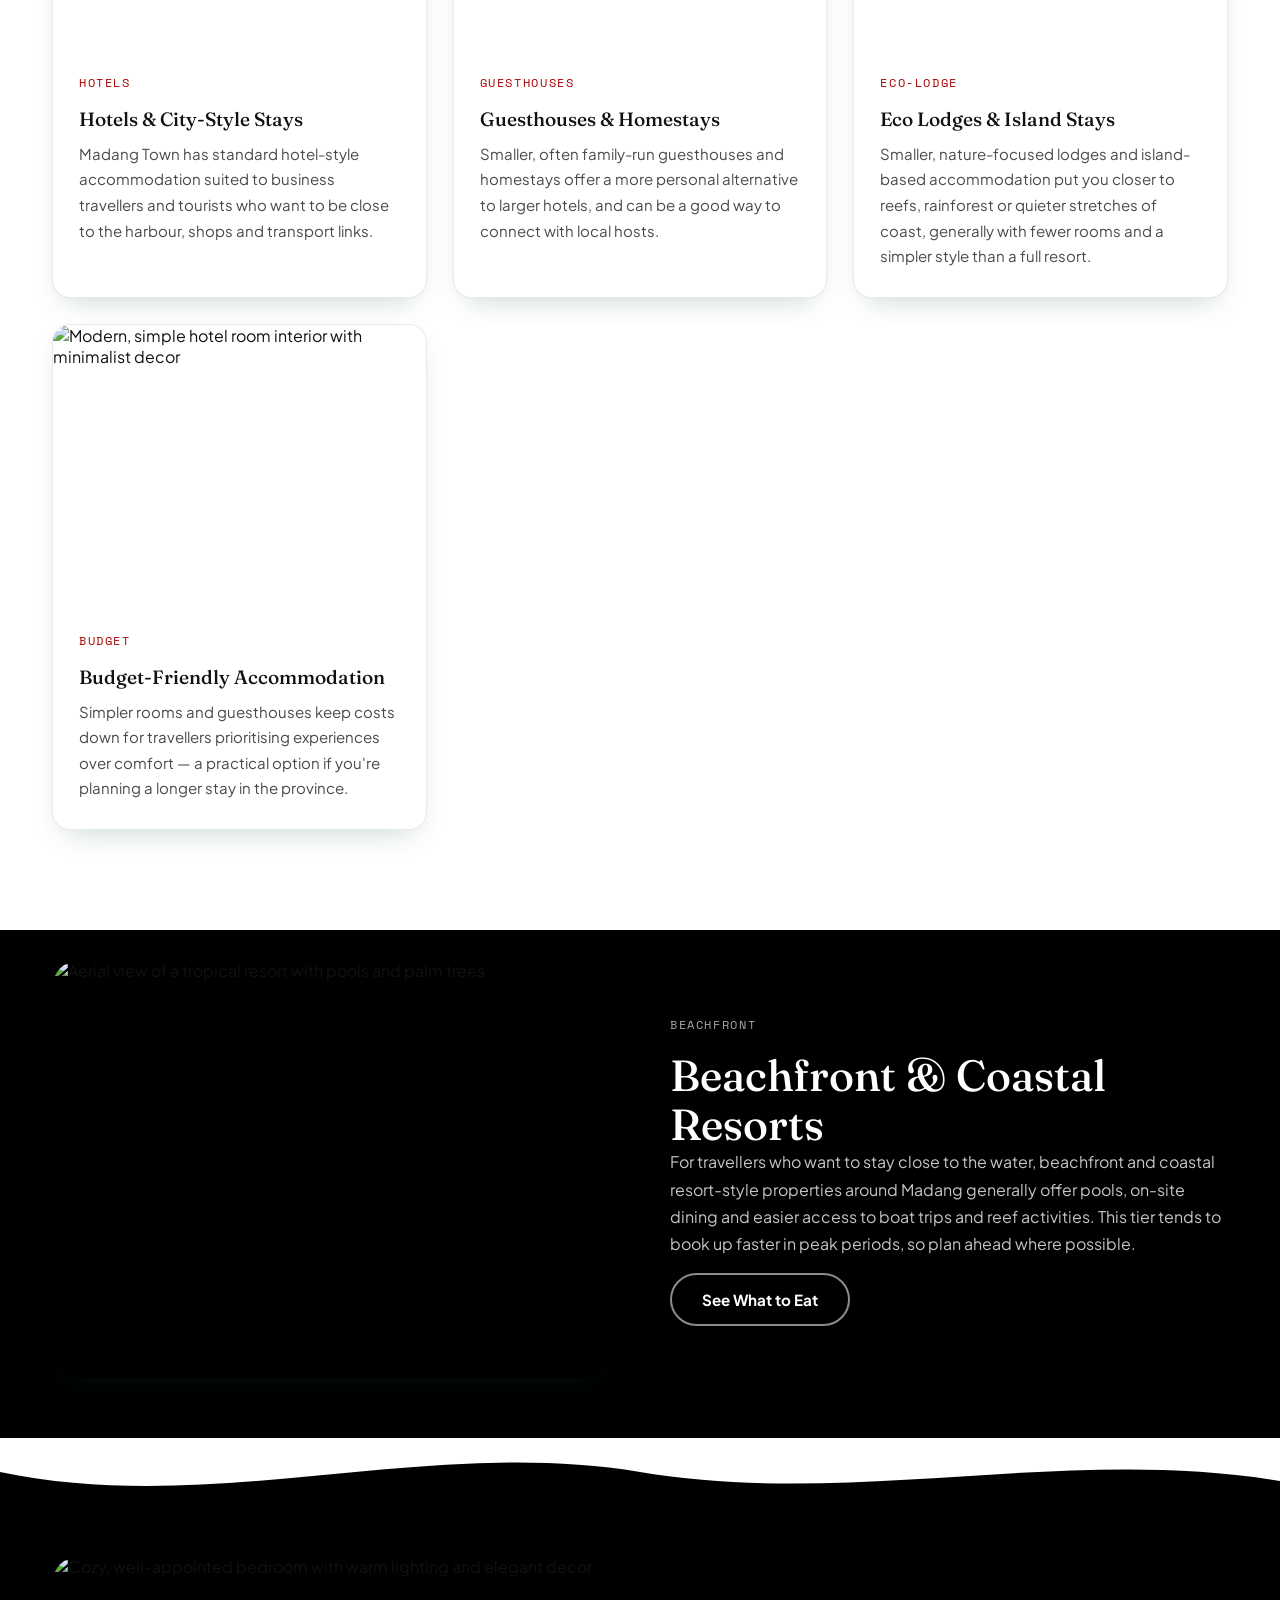
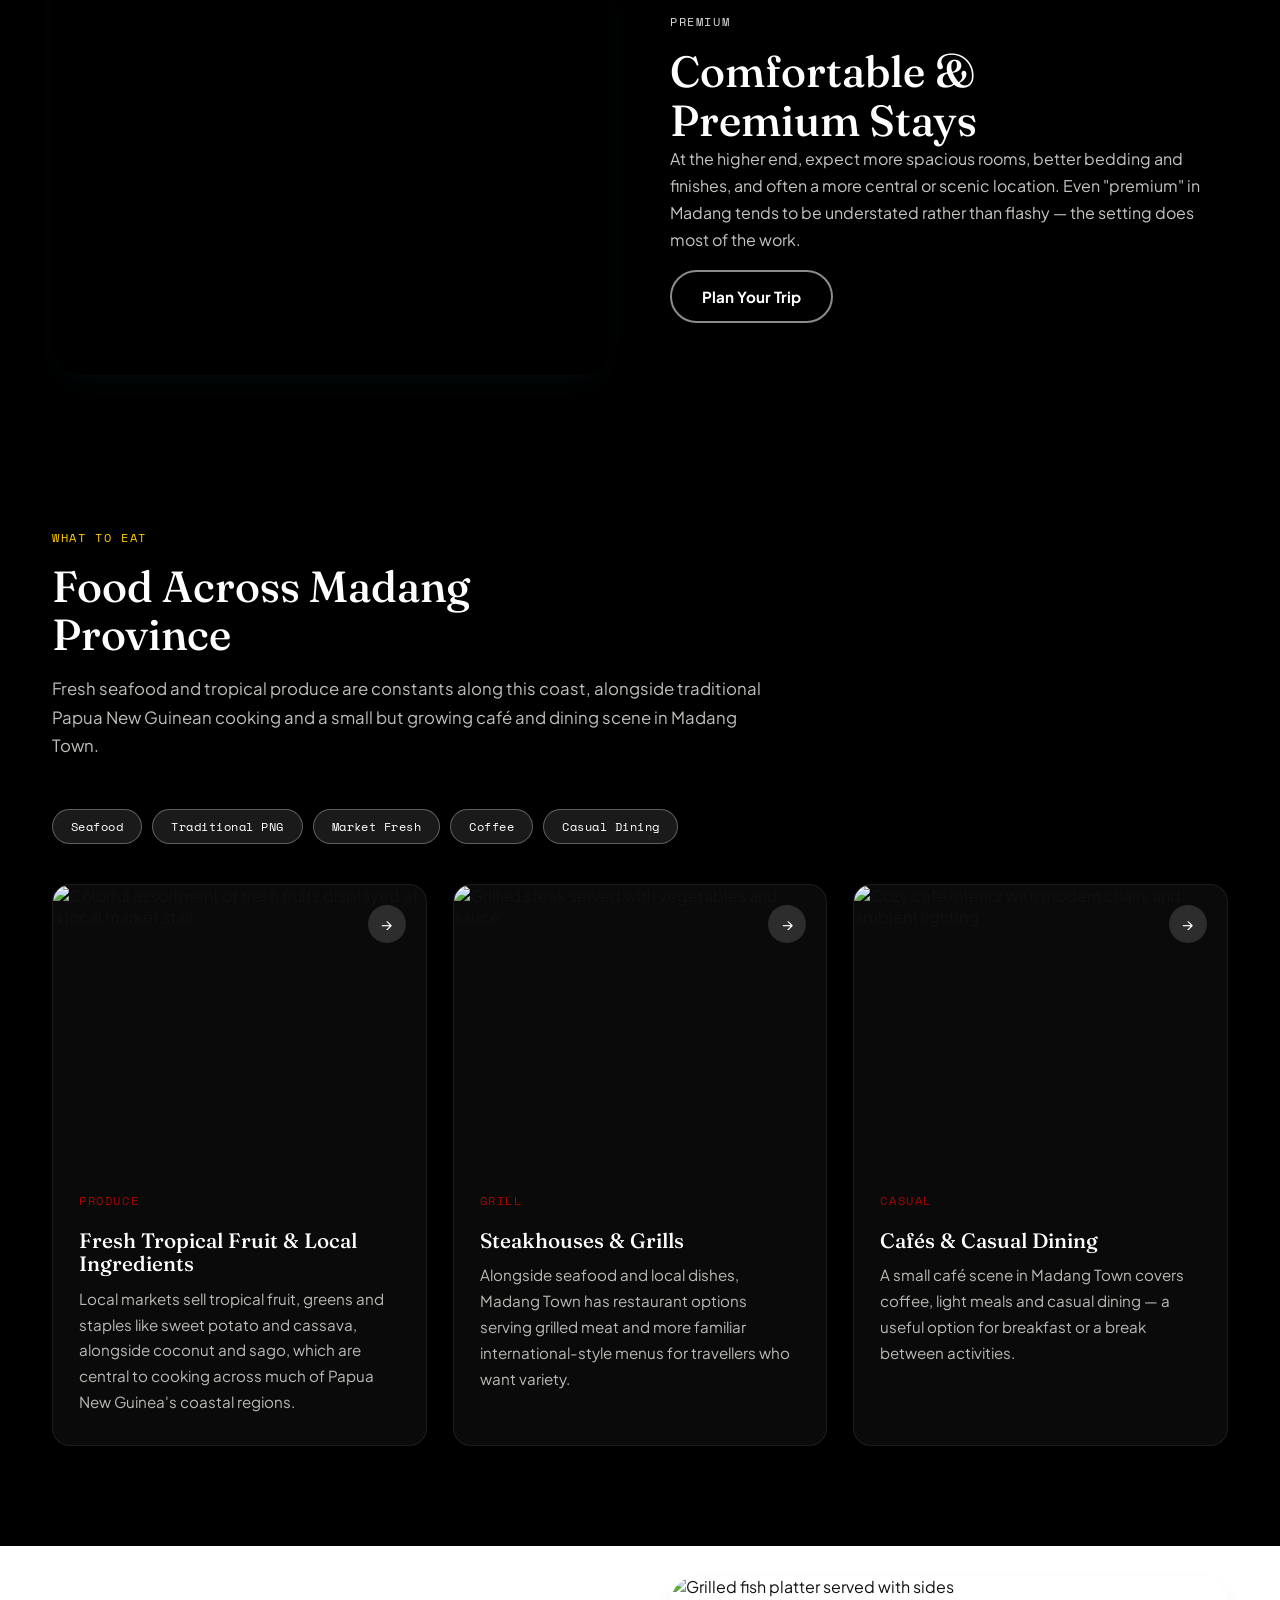
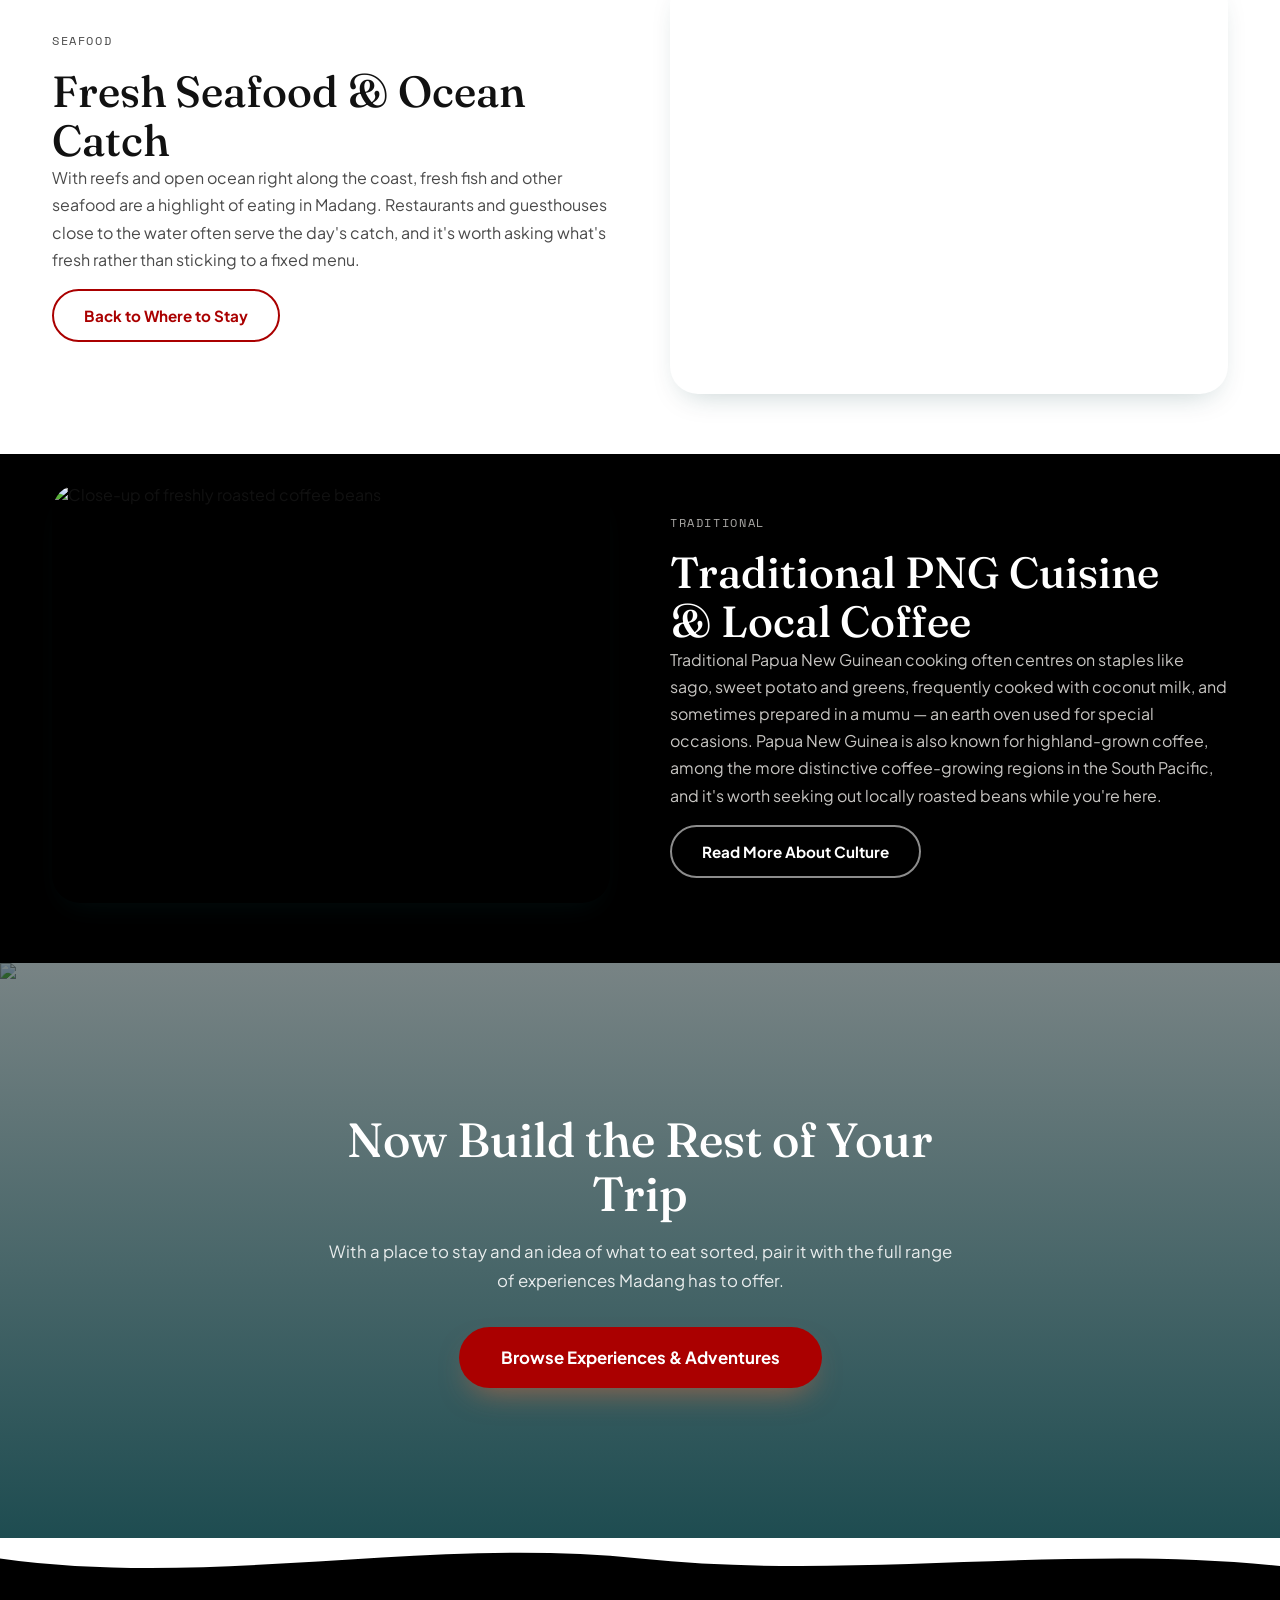
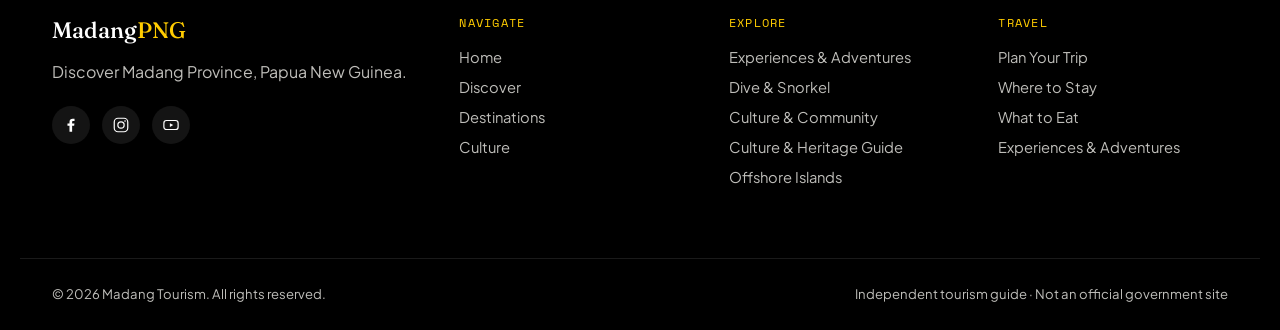
==== commit 7049cb9e: "Add files via upload" ====
--- a/accommodation.html
+++ b/accommodation.html
@@ -38,7 +38,7 @@
       <a href="index.html" class="nav__link" data-page="home">Home</a>
       <a href="experiences.html" class="nav__link" data-page="experiences">Experiences &amp; Adventures</a>
       <a href="index.html#destinations" class="nav__link">Destinations</a>
-      <a href="index.html#culture" class="nav__link">Culture</a>
+      <a href="culture.html" class="nav__link" data-page="culture">Culture</a>
       <a href="accommodation.html" class="nav__link" data-page="accommodation">Accommodation &amp; Food</a>
       <a href="index.html#plan" class="nav__link">Plan Your Trip</a>
     </nav>
@@ -261,7 +261,7 @@
         <p class="eyebrow eyebrow--mono eyebrow--light">traditional</p>
         <h3 class="section-title section-title--light">Traditional PNG Cuisine &amp; Local Coffee</h3>
         <p>Traditional Papua New Guinean cooking often centres on staples like sago, sweet potato and greens, frequently cooked with coconut milk, and sometimes prepared in a mumu — an earth oven used for special occasions. Papua New Guinea is also known for highland-grown coffee, among the more distinctive coffee-growing regions in the South Pacific, and it's worth seeking out locally roasted beans while you're here.</p>
-        <a href="index.html#culture" class="btn btn--outline-light">Read More About Culture</a>
+        <a href="culture.html" class="btn btn--outline-light">Read More About Culture</a>
       </div>
       <div class="split__media">
         <img src="https://images.pexels.com/photos/1029649/pexels-photo-1029649.jpeg?auto=compress&cs=tinysrgb&w=1200" alt="Close-up of freshly roasted coffee beans" loading="lazy">
@@ -293,13 +293,13 @@
       <span class="nav__brand-text nav__brand-text--footer">Madang<em>PNG</em></span>
       <p>Discover Madang Province, Papua New Guinea.</p>
       <div class="footer__social" aria-label="Social media">
-        <a href="https://www.facebook.com" target="_blank" rel="noopener noreferrer" aria-label="Facebook">
+        <a href="#" aria-label="Facebook">
           <svg viewBox="0 0 24 24" width="18" height="18"><path fill="currentColor" d="M13.5 21v-8h2.7l.4-3.1h-3.1V8c0-.9.25-1.5 1.55-1.5H16.7V3.7C16.4 3.66 15.4 3.58 14.2 3.58c-2.5 0-4.2 1.5-4.2 4.3v2.02H7.3V13h2.7v8h3.5Z"/></svg>
         </a>
-        <a href="https://www.instagram.com" target="_blank" rel="noopener noreferrer" aria-label="Instagram">
+        <a href="#" aria-label="Instagram">
           <svg viewBox="0 0 24 24" width="18" height="18"><rect x="3" y="3" width="18" height="18" rx="5" fill="none" stroke="currentColor" stroke-width="1.6"/><circle cx="12" cy="12" r="4.2" fill="none" stroke="currentColor" stroke-width="1.6"/><circle cx="17.4" cy="6.6" r="1.1" fill="currentColor"/></svg>
         </a>
-        <a href="https://www.youtube.com/watch?v=8vhCIvkzPVE" target="_blank" rel="noopener noreferrer" aria-label="YouTube">
+        <a href="#" aria-label="YouTube">
           <svg viewBox="0 0 24 24" width="18" height="18"><rect x="2.5" y="6" width="19" height="12" rx="3.5" fill="none" stroke="currentColor" stroke-width="1.6"/><path fill="currentColor" d="M10.5 9.5v5l4.5-2.5-4.5-2.5Z"/></svg>
         </a>
       </div>
@@ -310,7 +310,7 @@
       <a href="index.html">Home</a>
       <a href="index.html#discover">Discover</a>
       <a href="index.html#destinations">Destinations</a>
-      <a href="index.html#culture">Culture</a>
+      <a href="culture.html">Culture</a>
     </div>
 
     <div class="footer__col">
@@ -318,6 +318,7 @@
       <a href="experiences.html">Experiences &amp; Adventures</a>
       <a href="experiences.html#water-islands">Dive &amp; Snorkel</a>
       <a href="experiences.html#culture-experiences">Culture &amp; Community</a>
+      <a href="culture.html">Culture &amp; Heritage Guide</a>
       <a href="index.html#destinations">Offshore Islands</a>
     </div>
 
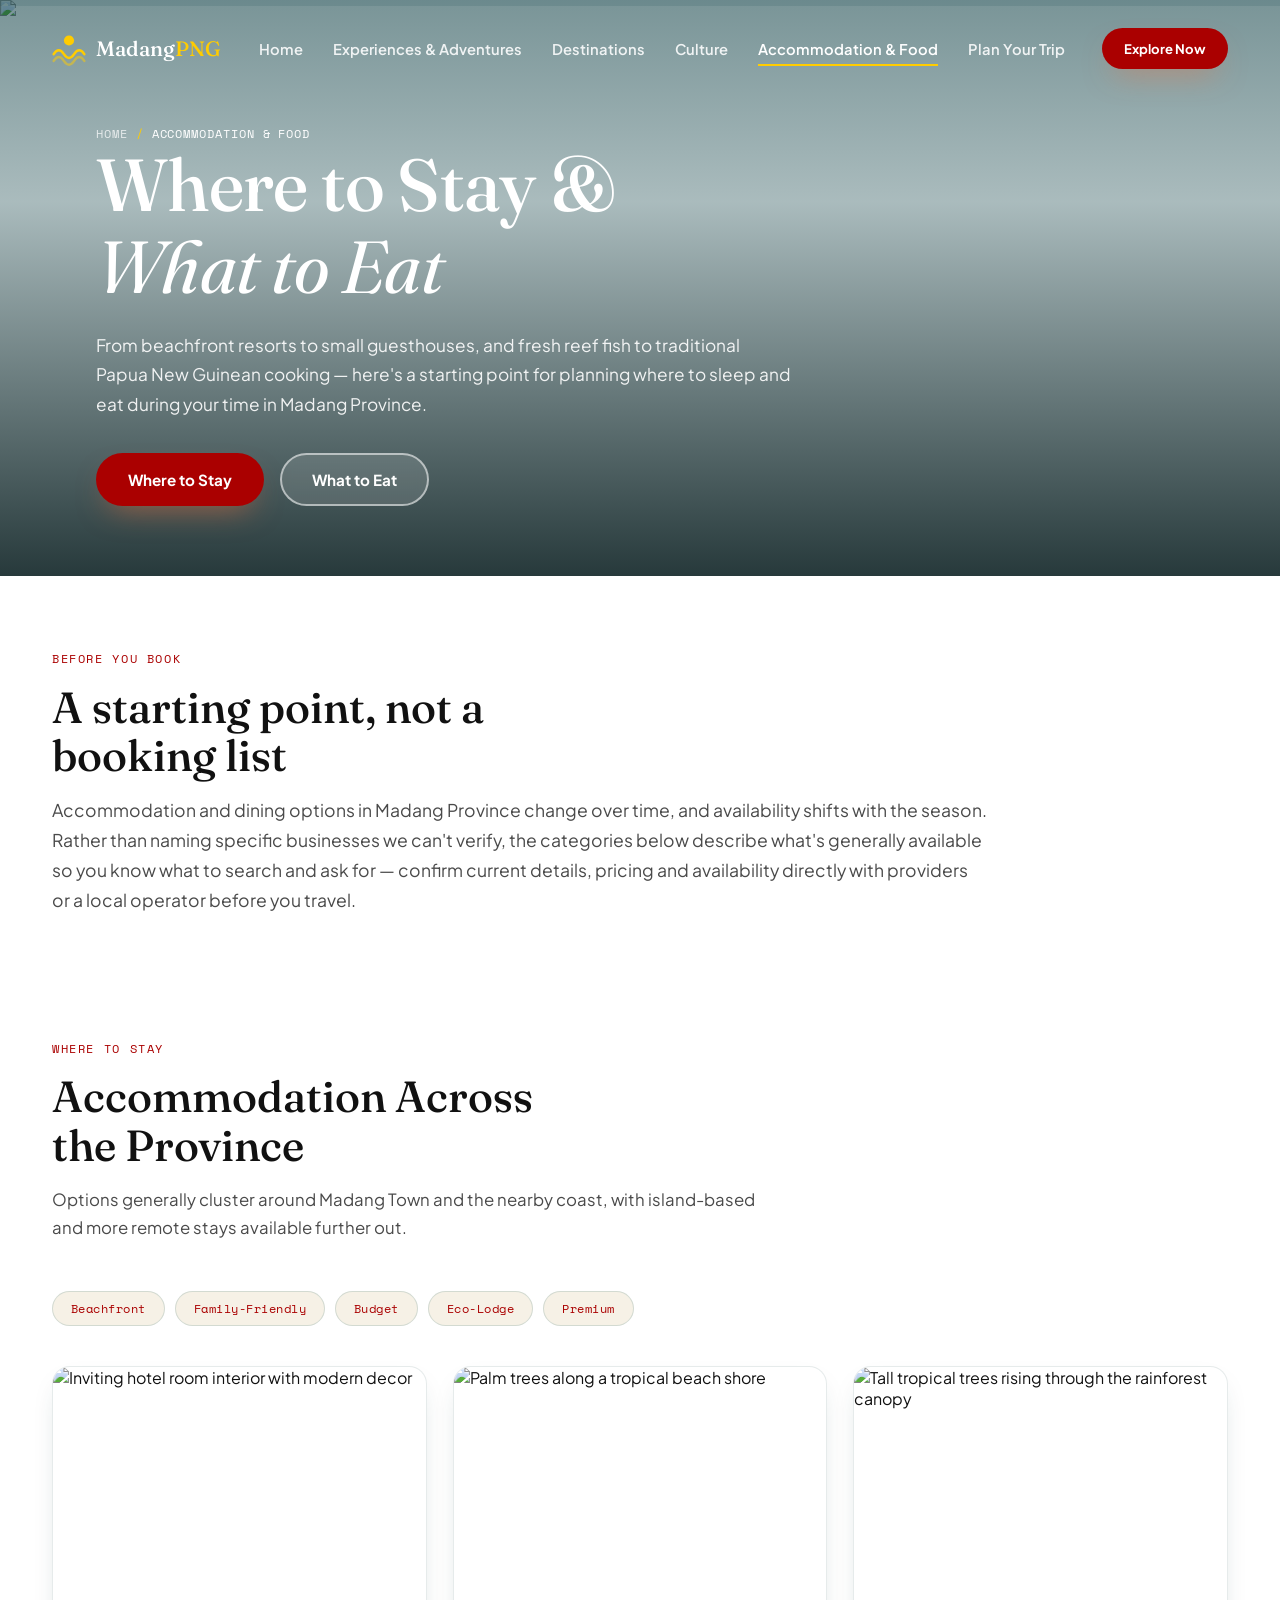
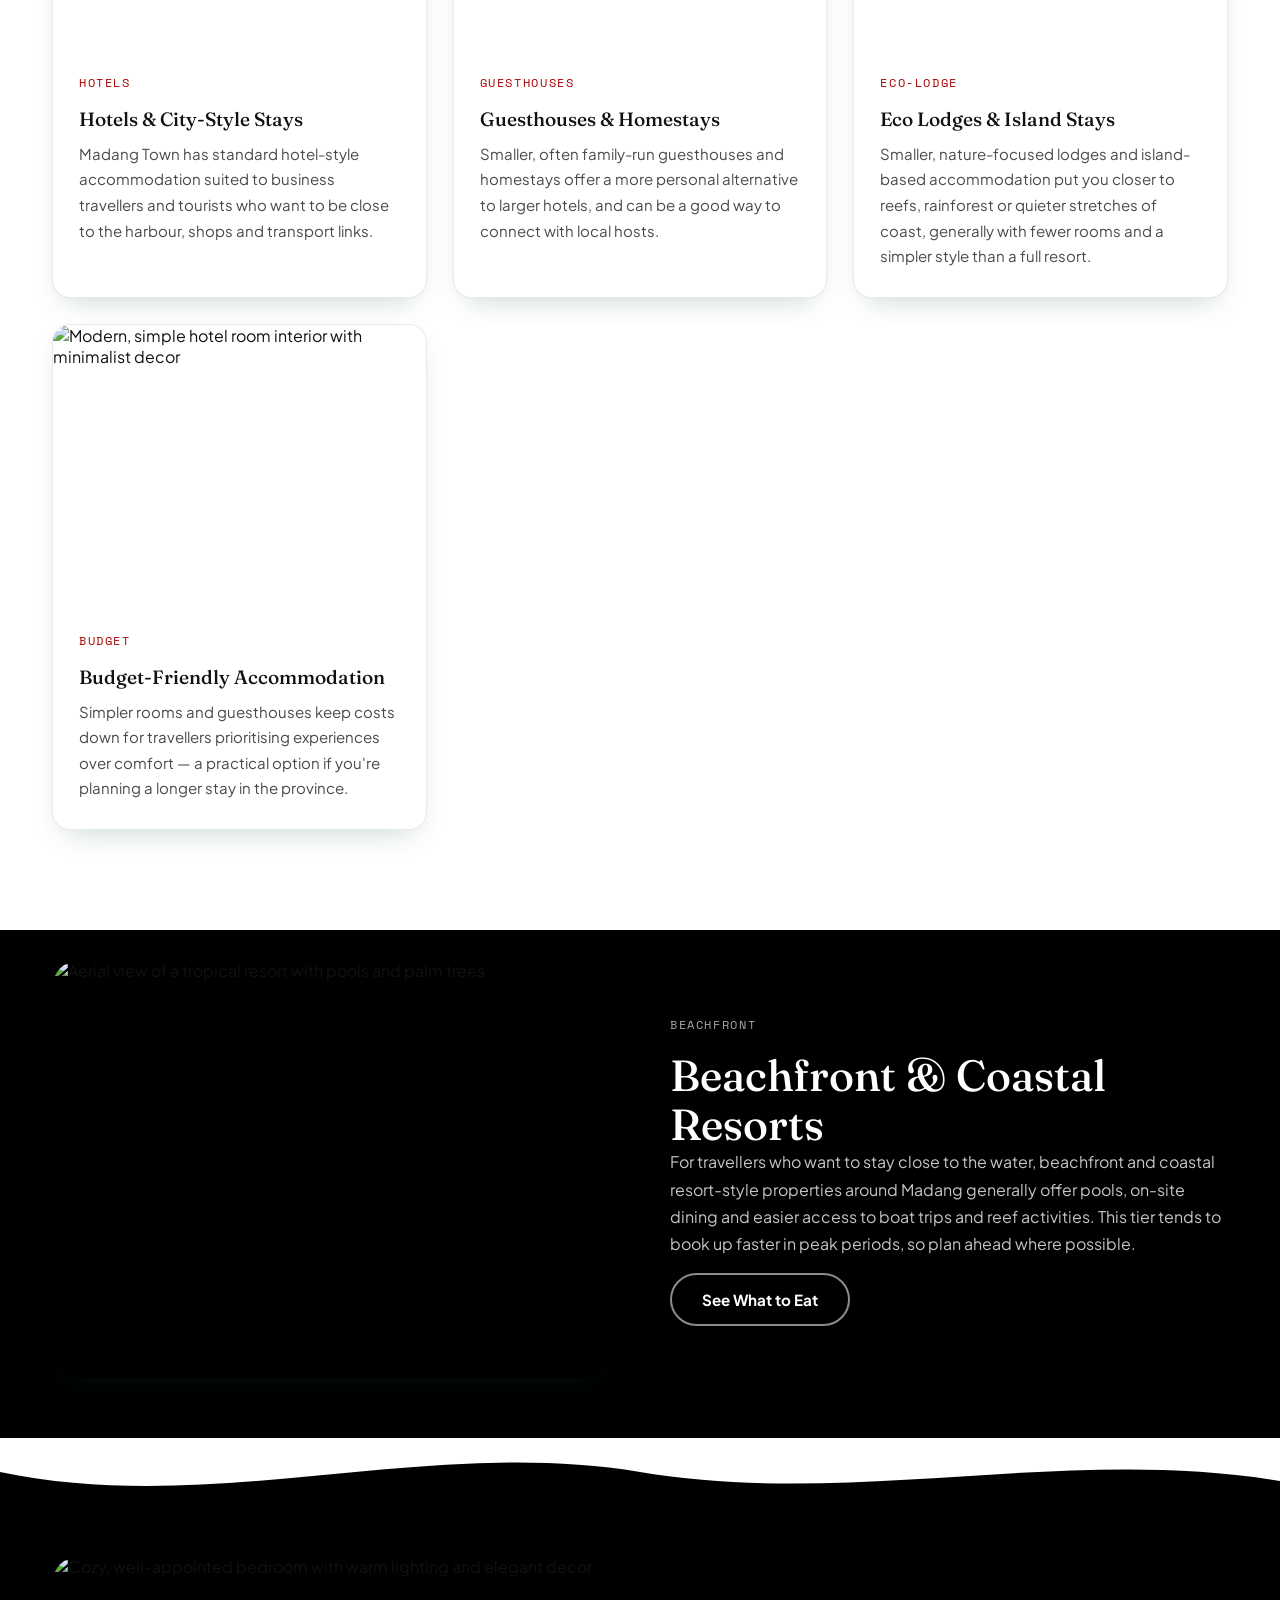
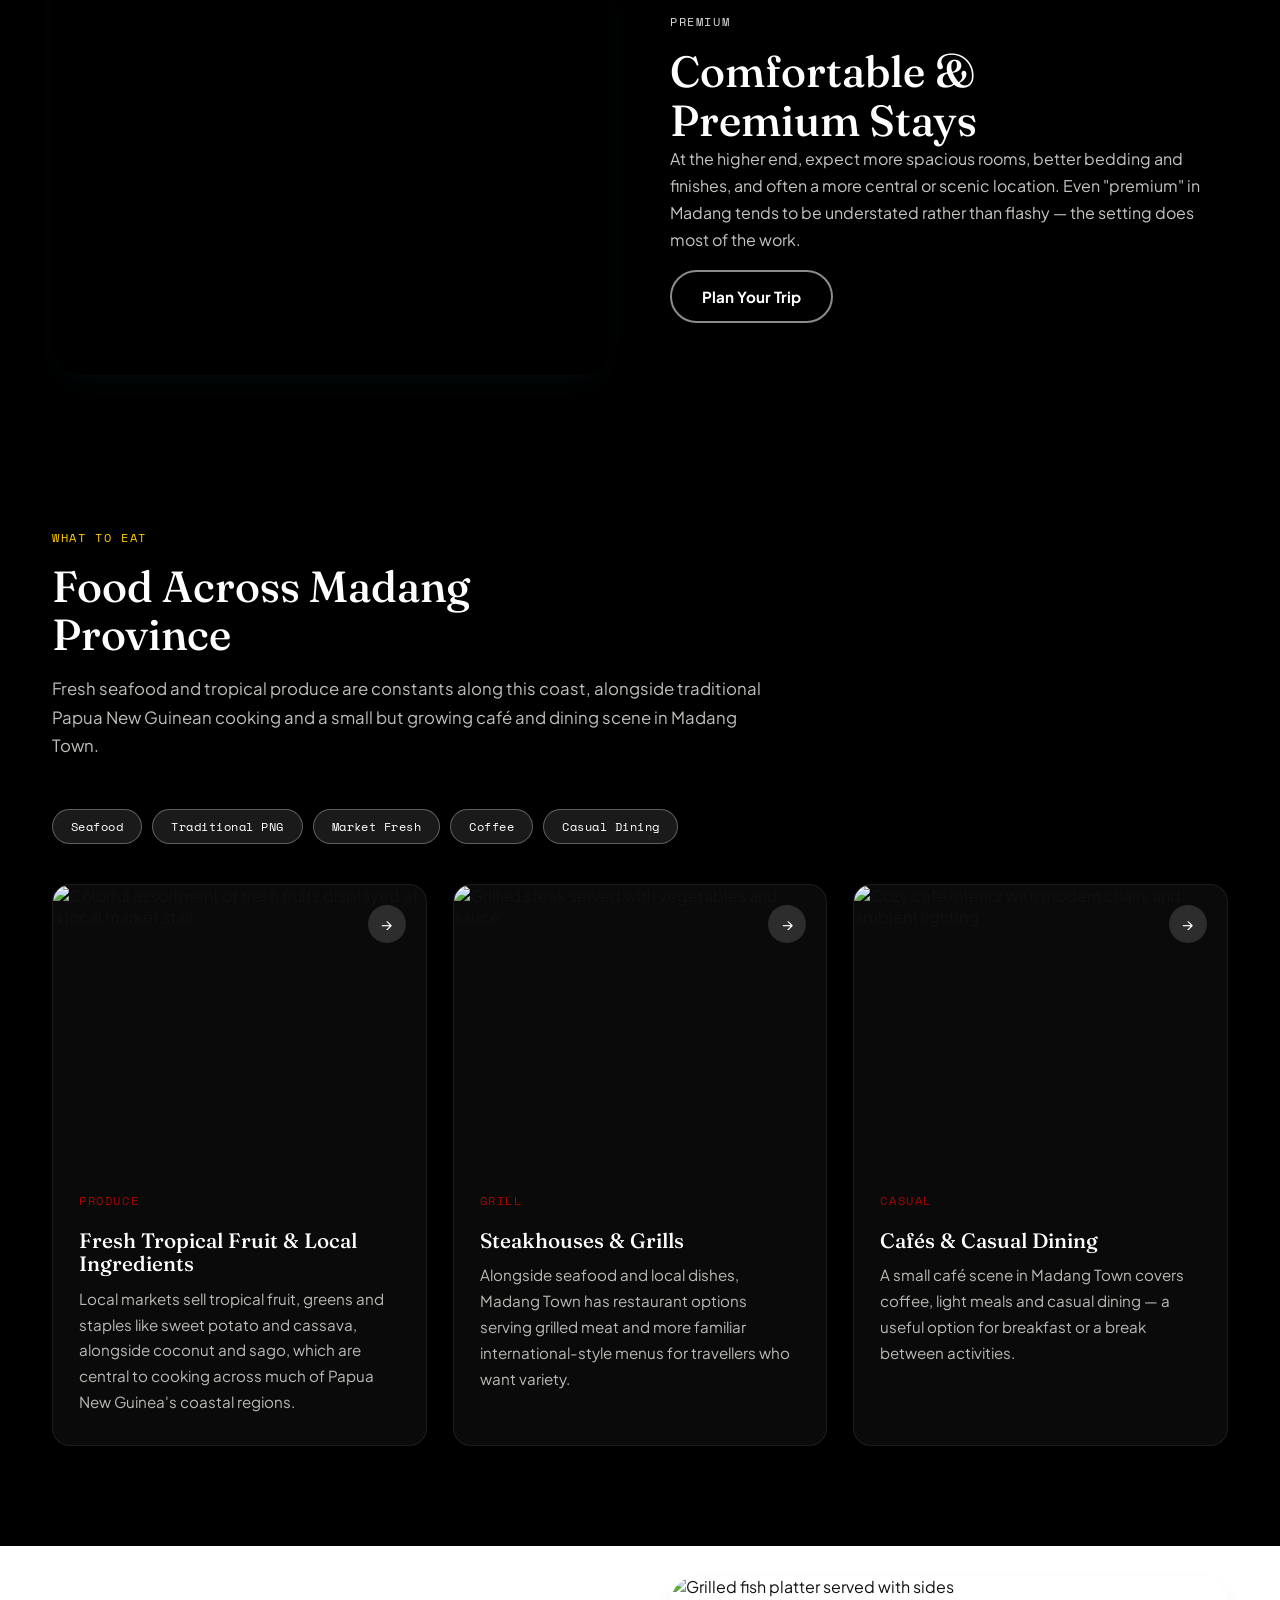
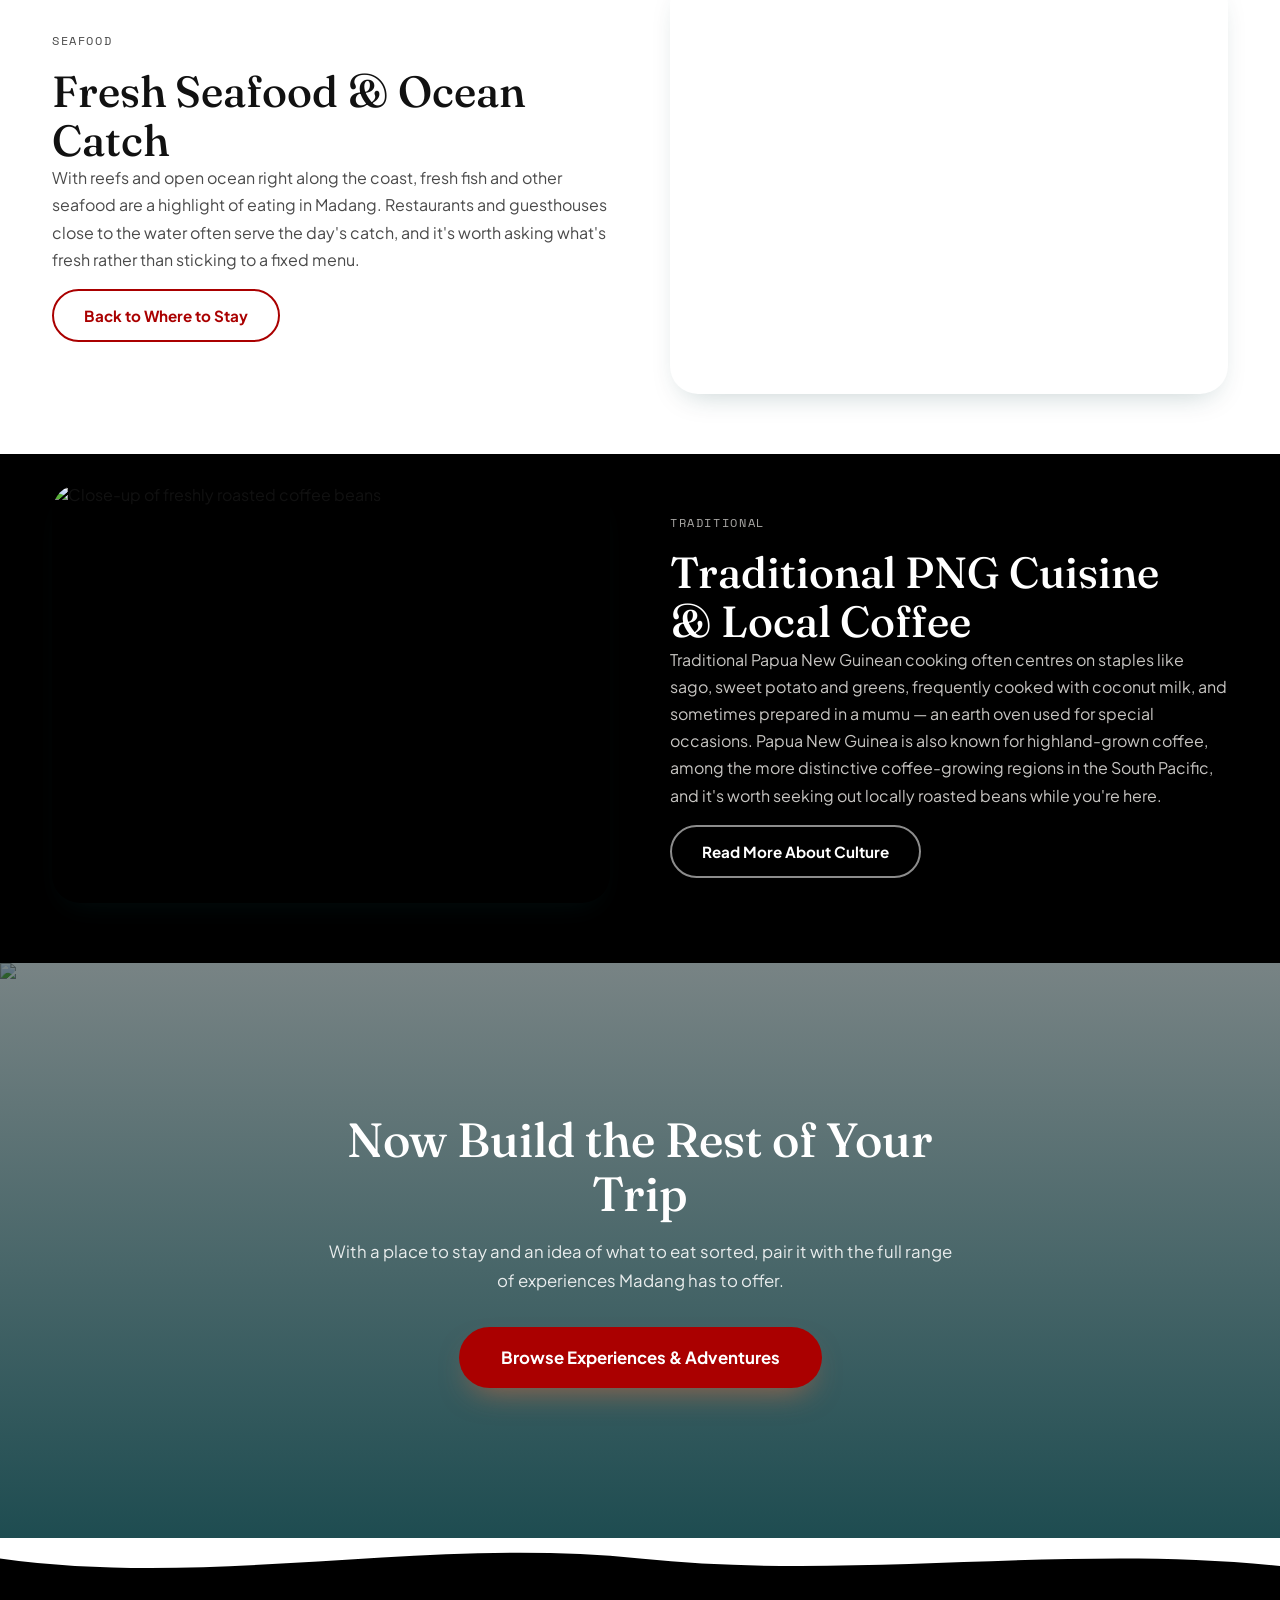
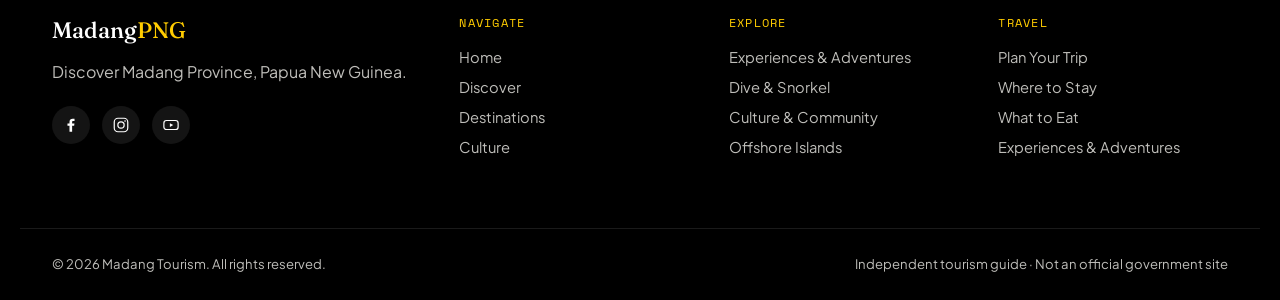
==== commit ff7a58cc: "Prepare local files for sync" ====
--- a/accommodation.html
+++ b/accommodation.html
@@ -38,7 +38,7 @@
       <a href="index.html" class="nav__link" data-page="home">Home</a>
       <a href="experiences.html" class="nav__link" data-page="experiences">Experiences &amp; Adventures</a>
       <a href="index.html#destinations" class="nav__link">Destinations</a>
-      <a href="culture.html" class="nav__link" data-page="culture">Culture</a>
+      <a href="index.html#culture" class="nav__link">Culture</a>
       <a href="accommodation.html" class="nav__link" data-page="accommodation">Accommodation &amp; Food</a>
       <a href="index.html#plan" class="nav__link">Plan Your Trip</a>
     </nav>
@@ -261,7 +261,7 @@
         <p class="eyebrow eyebrow--mono eyebrow--light">traditional</p>
         <h3 class="section-title section-title--light">Traditional PNG Cuisine &amp; Local Coffee</h3>
         <p>Traditional Papua New Guinean cooking often centres on staples like sago, sweet potato and greens, frequently cooked with coconut milk, and sometimes prepared in a mumu — an earth oven used for special occasions. Papua New Guinea is also known for highland-grown coffee, among the more distinctive coffee-growing regions in the South Pacific, and it's worth seeking out locally roasted beans while you're here.</p>
-        <a href="culture.html" class="btn btn--outline-light">Read More About Culture</a>
+        <a href="index.html#culture" class="btn btn--outline-light">Read More About Culture</a>
       </div>
       <div class="split__media">
         <img src="https://images.pexels.com/photos/1029649/pexels-photo-1029649.jpeg?auto=compress&cs=tinysrgb&w=1200" alt="Close-up of freshly roasted coffee beans" loading="lazy">
@@ -310,7 +310,7 @@
       <a href="index.html">Home</a>
       <a href="index.html#discover">Discover</a>
       <a href="index.html#destinations">Destinations</a>
-      <a href="culture.html">Culture</a>
+      <a href="index.html#culture">Culture</a>
     </div>
 
     <div class="footer__col">
@@ -318,7 +318,6 @@
       <a href="experiences.html">Experiences &amp; Adventures</a>
       <a href="experiences.html#water-islands">Dive &amp; Snorkel</a>
       <a href="experiences.html#culture-experiences">Culture &amp; Community</a>
-      <a href="culture.html">Culture &amp; Heritage Guide</a>
       <a href="index.html#destinations">Offshore Islands</a>
     </div>
 
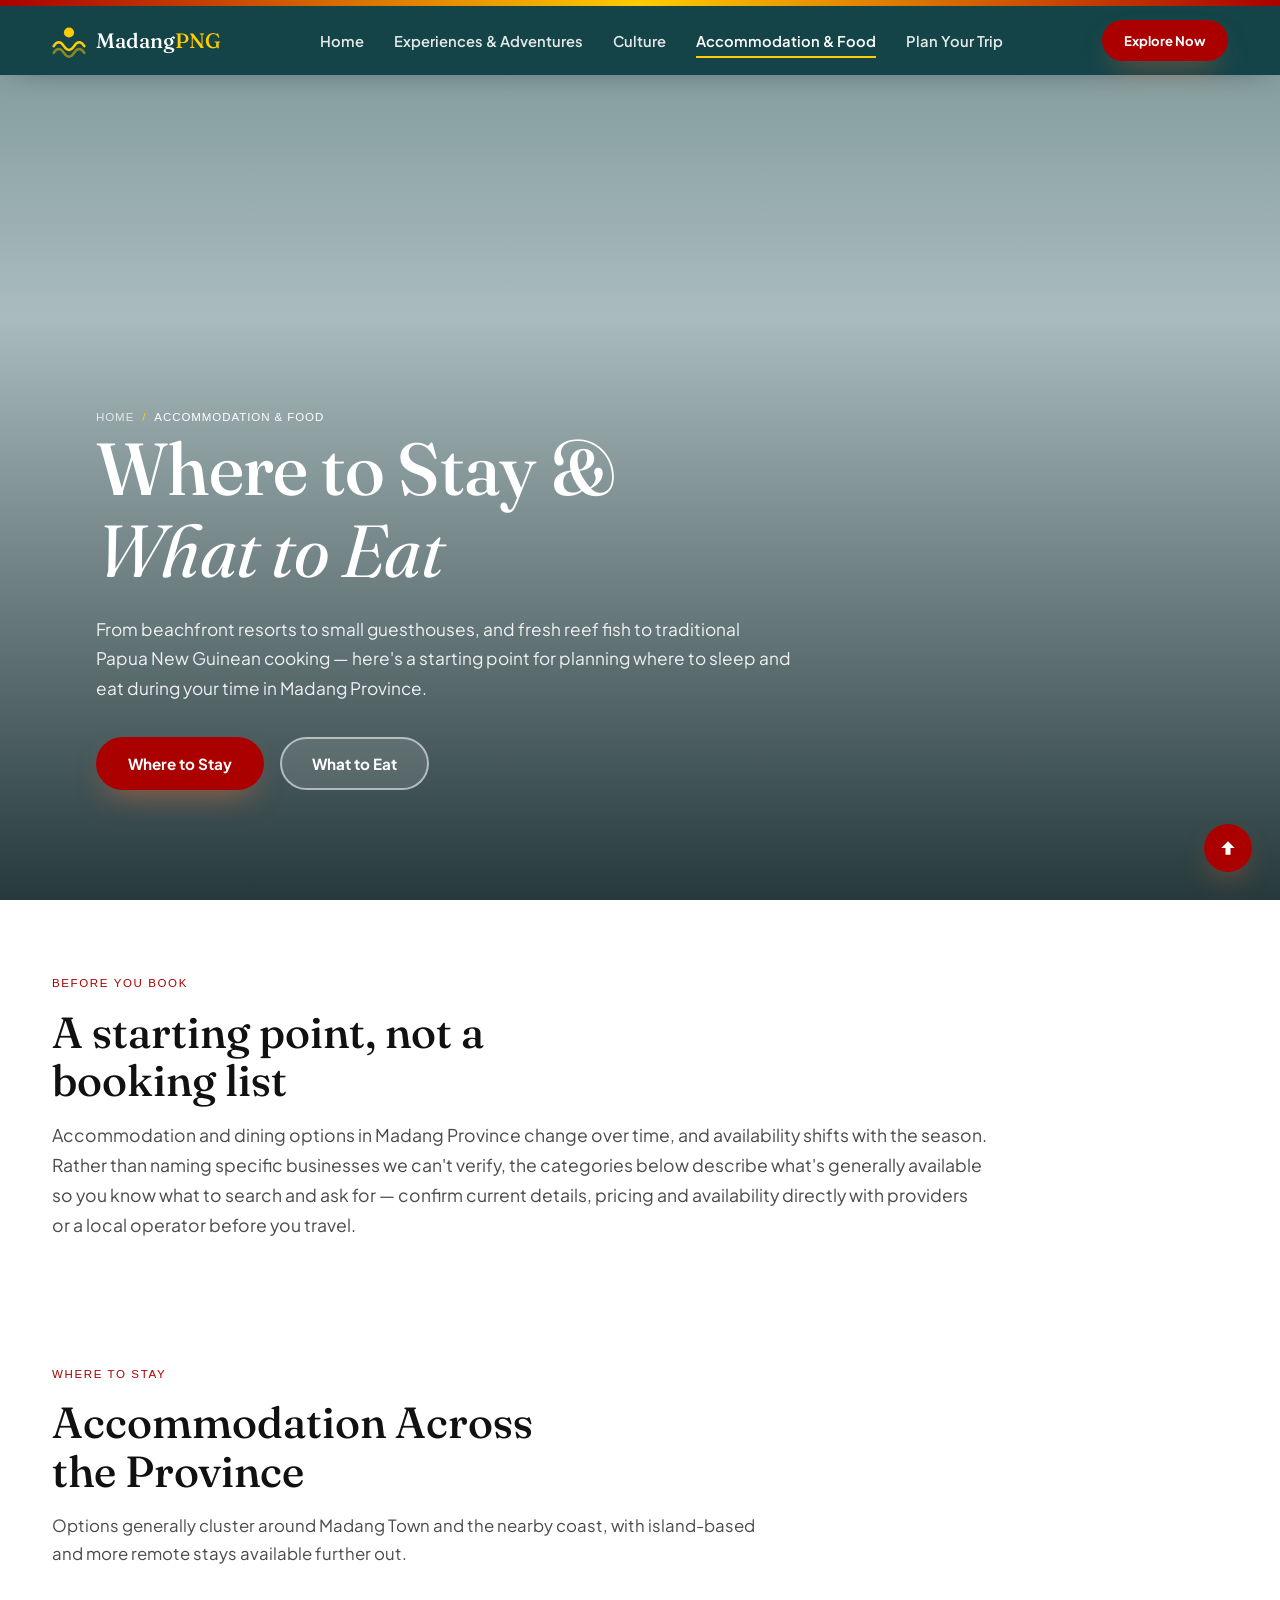
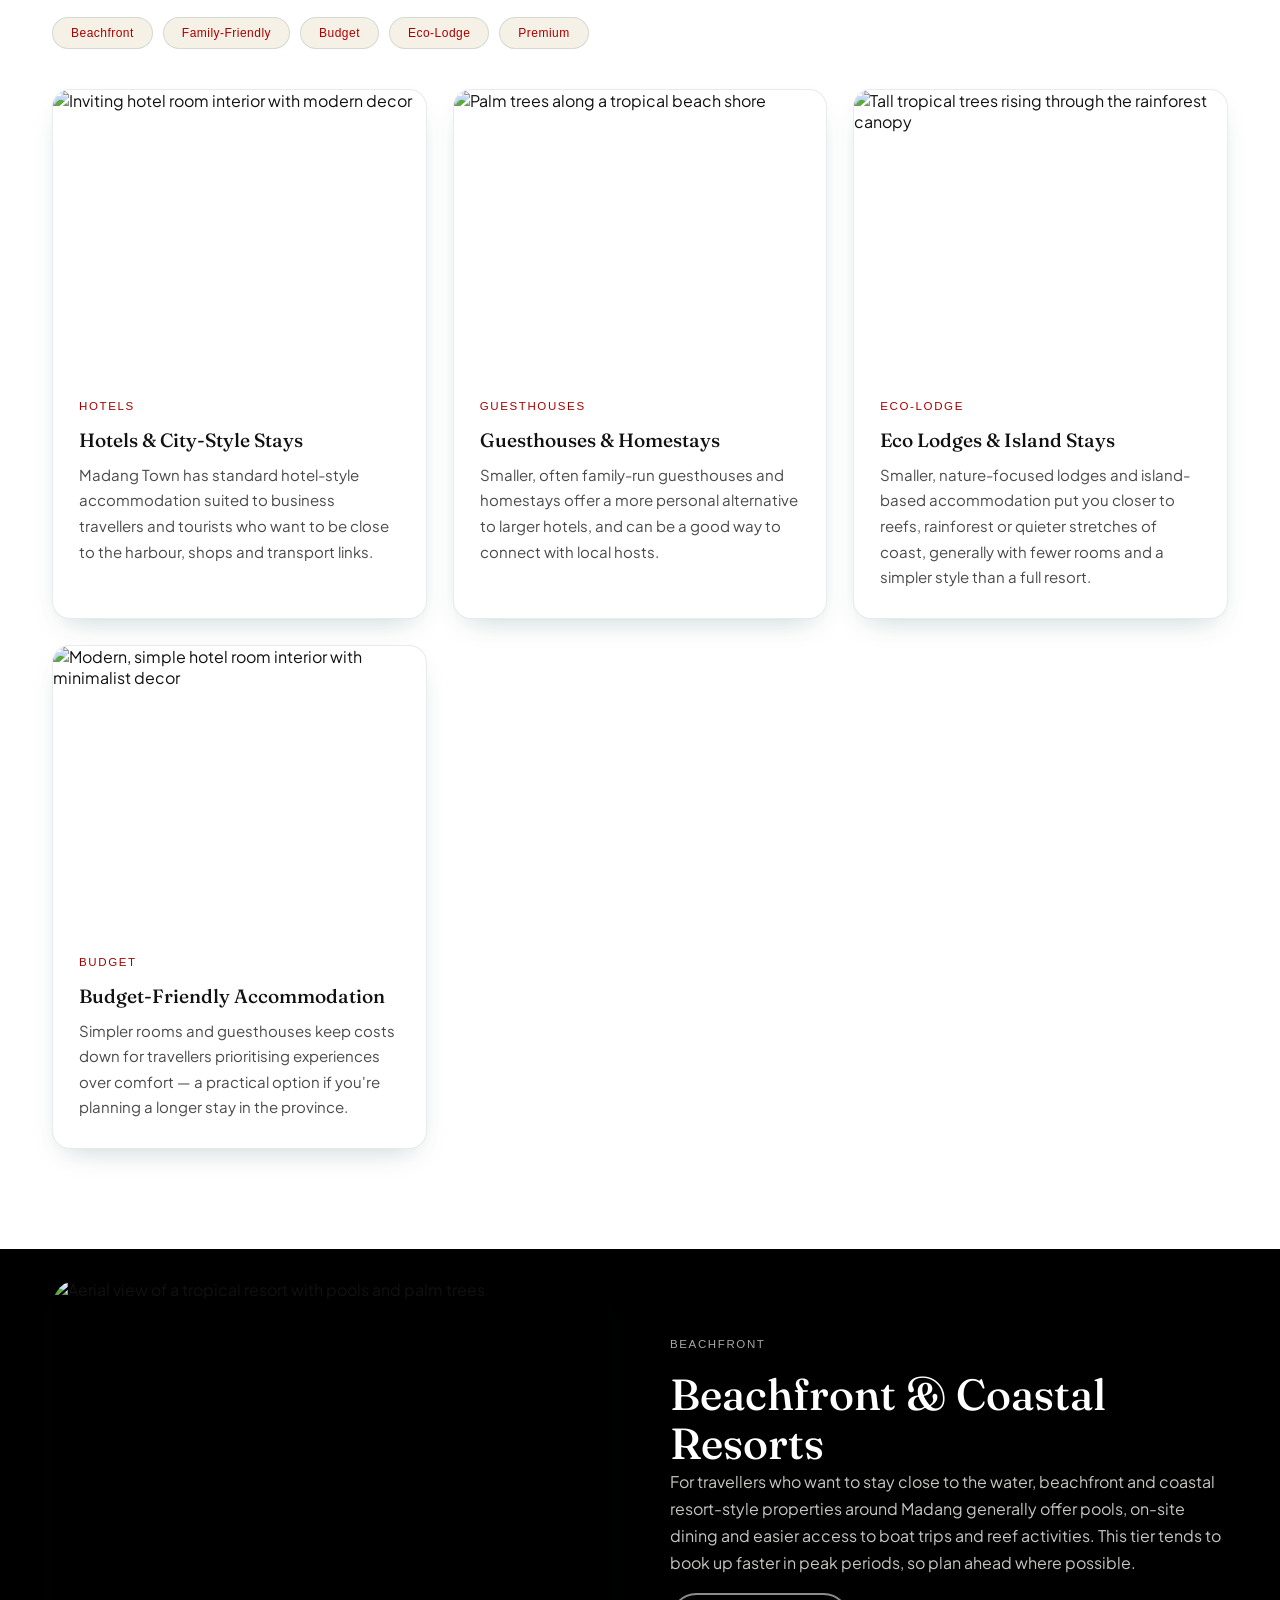
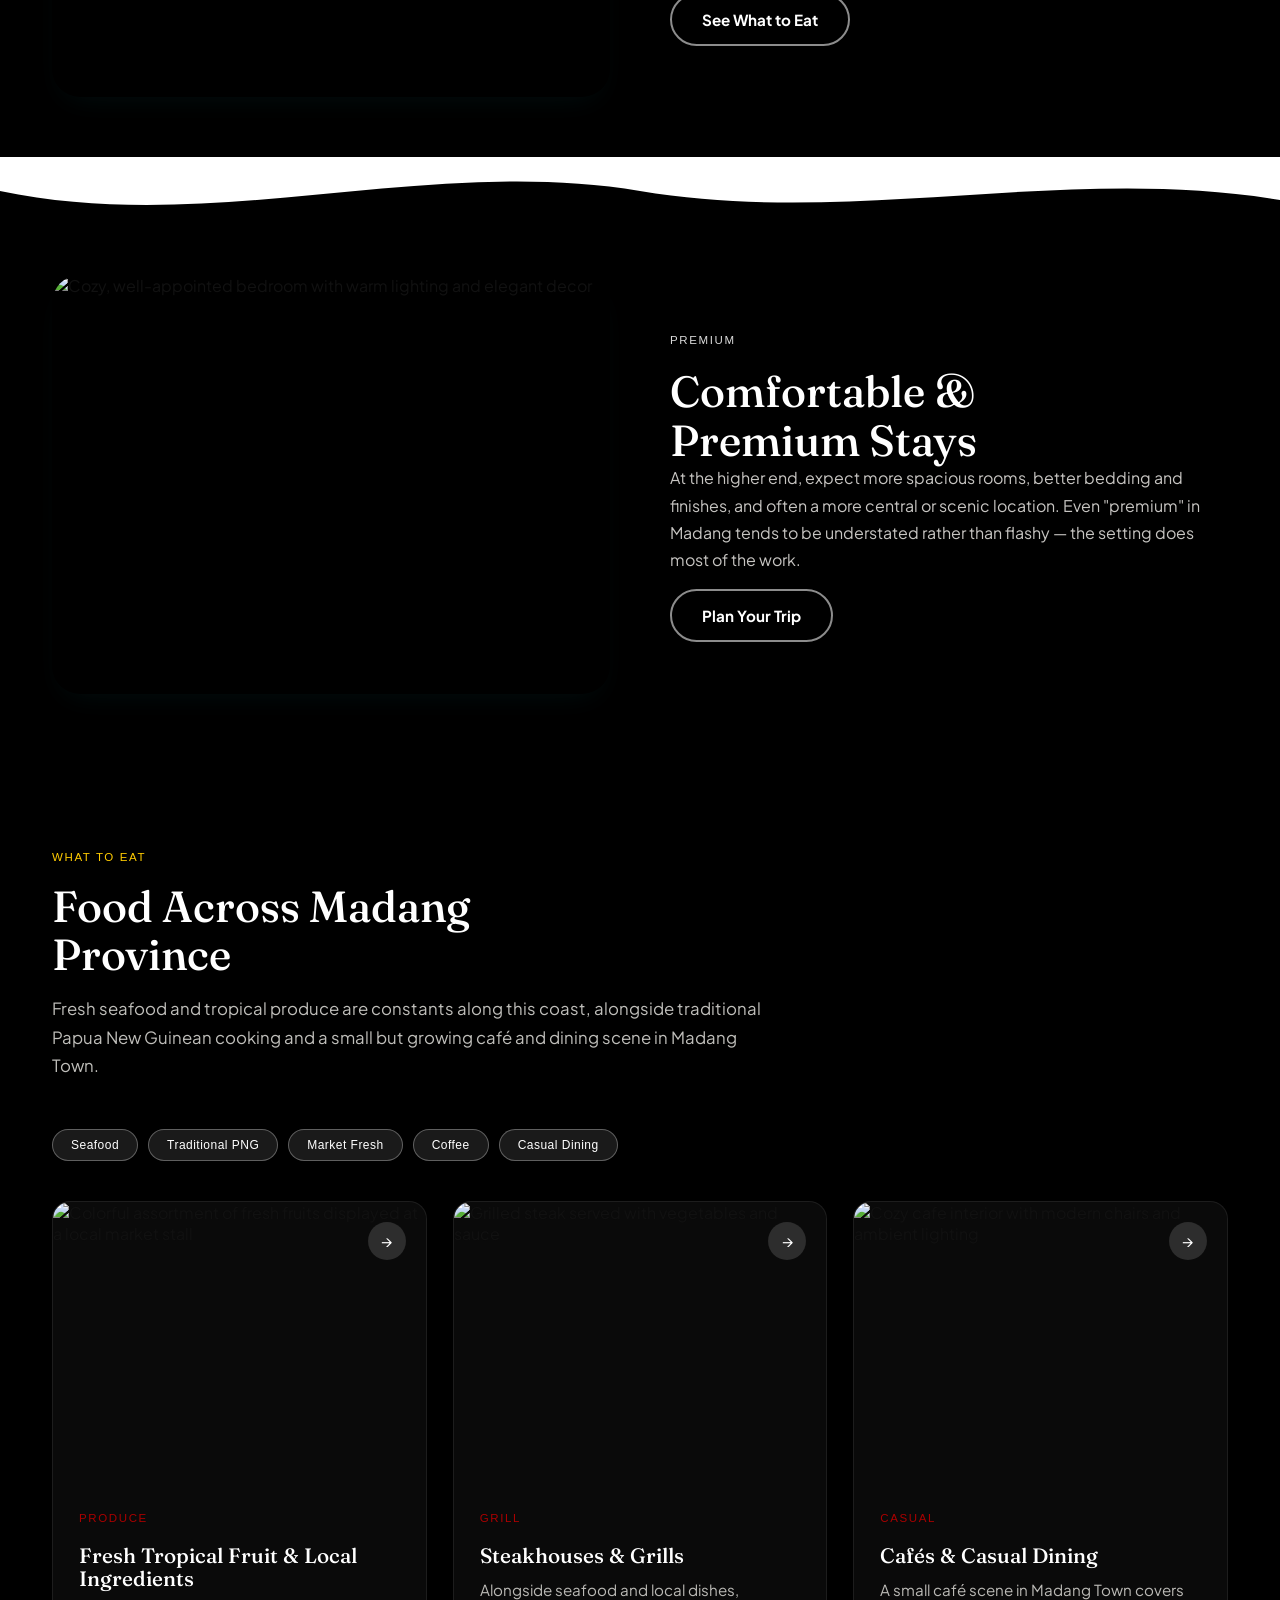
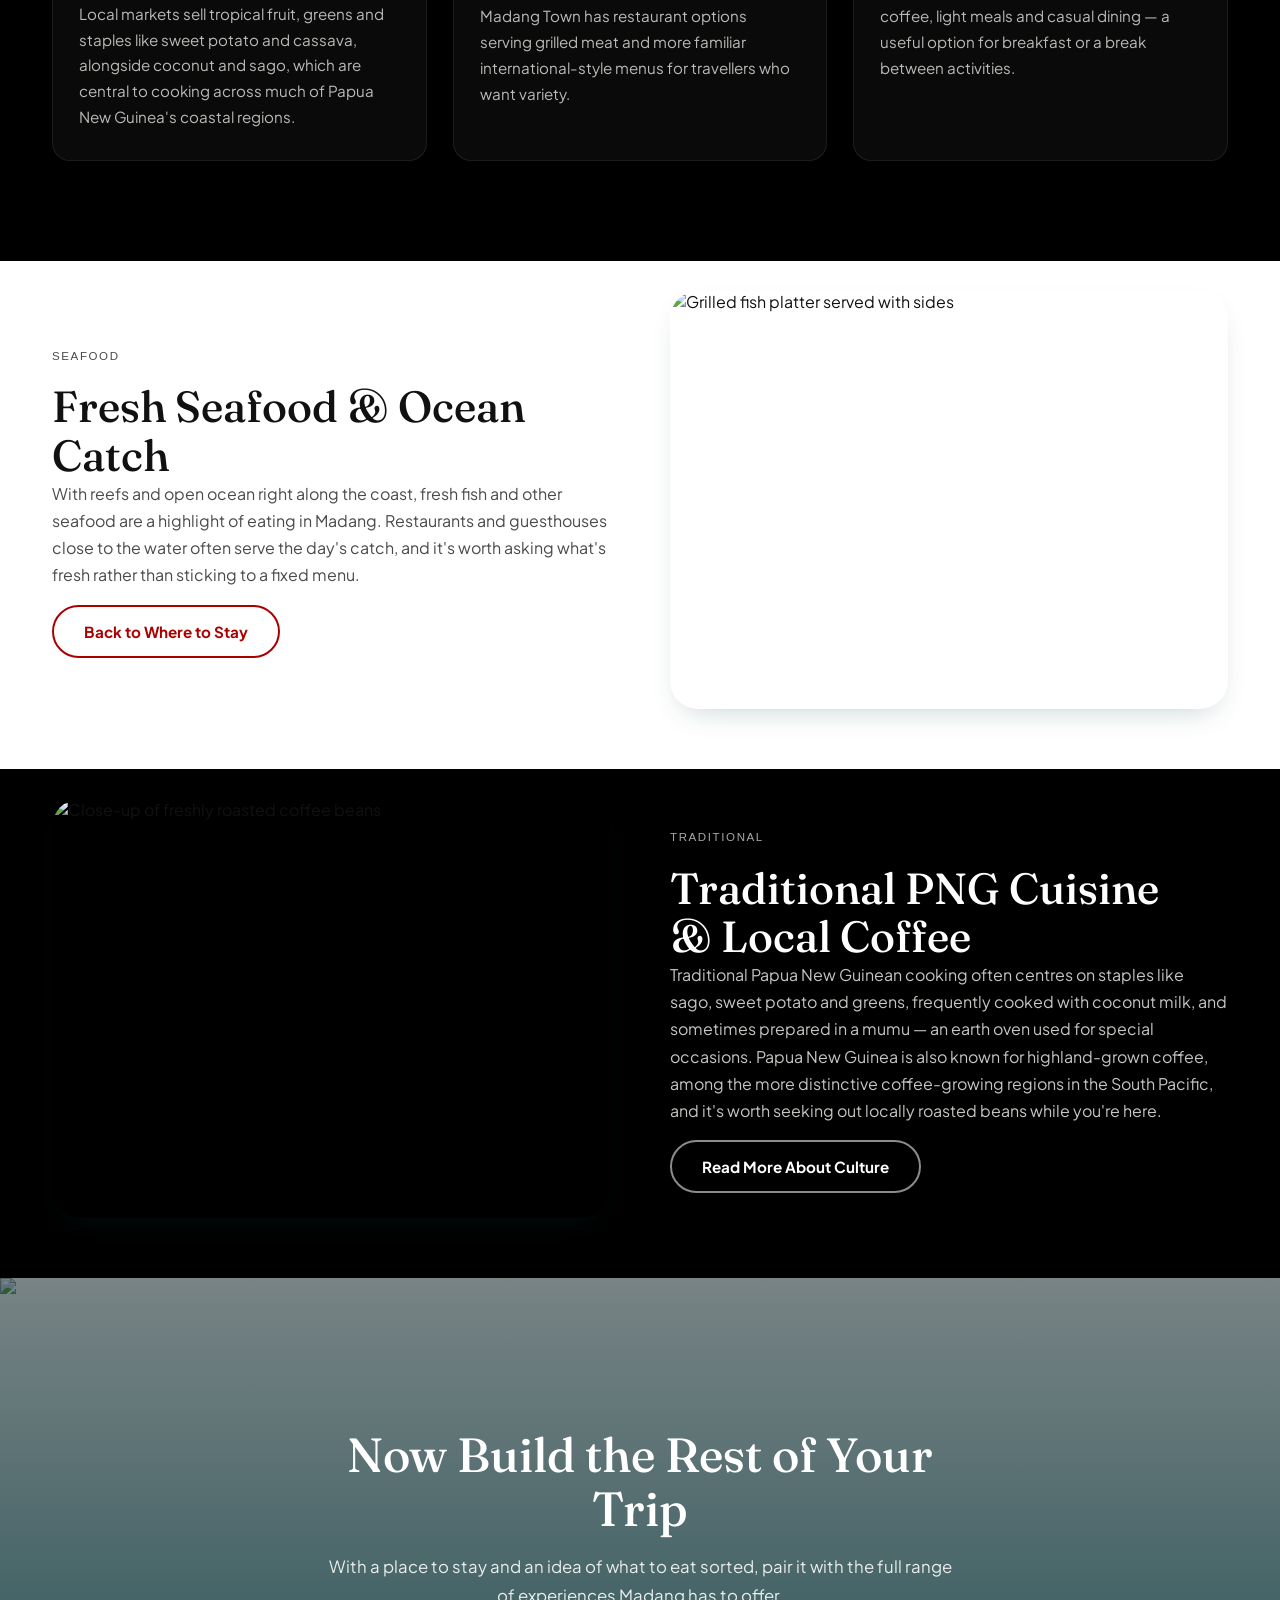
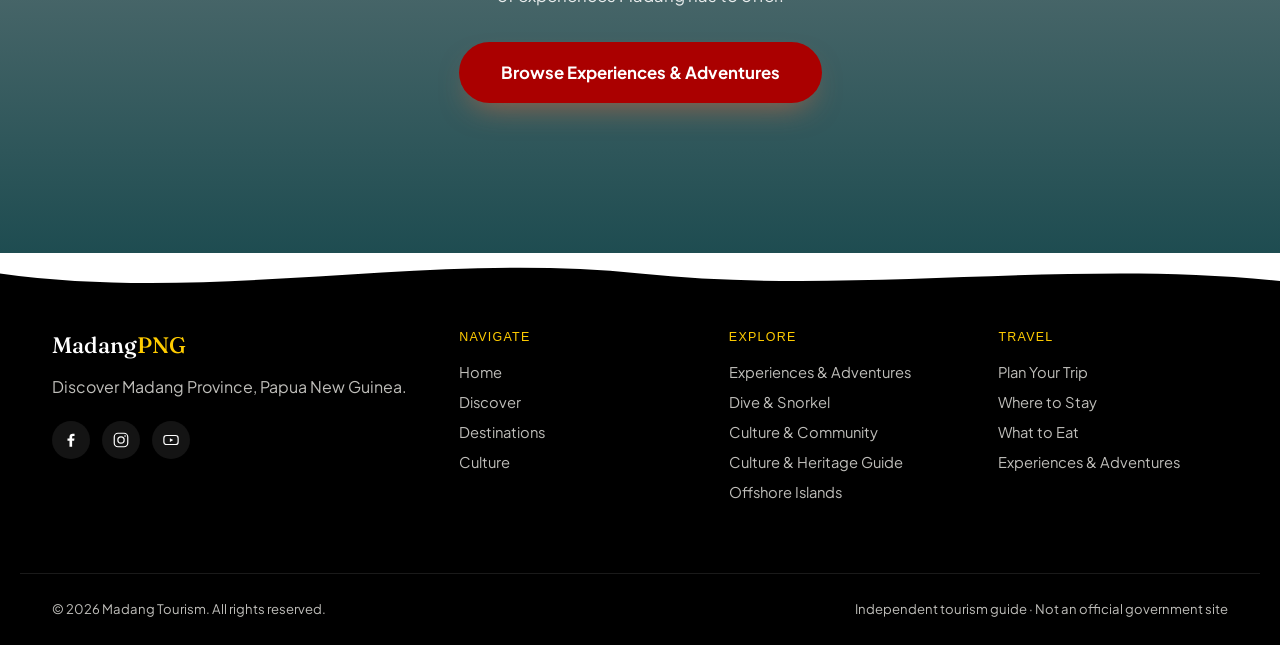
==== commit 9a77db64: "Add files via upload" ====
--- a/accommodation.html
+++ b/accommodation.html
@@ -12,20 +12,20 @@
 
 <link rel="stylesheet" href="style.css"> <!-- Same shared stylesheet used by index.html and experiences.html -->
 </head>
-<body data-page="accommodation"> <!-- data-page tells the shared script.js to mark "Accommodation & Food" as the active nav link on load -->
+<body data-page="accommodation"> <!-- data-page is matched against the nav link's own data-page attribute purely in CSS to mark "Accommodation & Food" active, and by script.js to skip the homepage-only scroll-spy logic -->
 
 <!-- Tide line — signature scroll progress indicator, identical markup to the other pages -->
 <div class="tide-line" aria-hidden="true">
   <svg viewBox="0 0 1200 24" preserveAspectRatio="none" class="tide-line__wave">
     <path d="M0,12 C150,22 250,2 400,12 C550,22 650,2 800,12 C950,22 1050,2 1200,12 L1200,24 L0,24 Z"></path>
   </svg>
-  <div class="tide-line__fill" id="tideFill"></div>
+  <div class="tide-line__fill"></div> <!-- Width is driven entirely by the CSS scroll-driven animation above (animation-timeline: scroll(root)) — no id needed since nothing scripts it -->
 </div>
 
 <a href="#main" class="skip-link">Skip to content</a>
 
 <!-- ============ NAVIGATION (same structure as the other two pages, "Accommodation & Food" is the current page) ============ -->
-<header class="nav" id="siteNav">
+<header class="nav">
   <div class="nav__inner">
     <a href="index.html" class="nav__brand">
       <span class="nav__brand-mark" aria-hidden="true">
@@ -34,20 +34,20 @@
       <span class="nav__brand-text">Madang<em>PNG</em></span>
     </a>
 
-    <nav class="nav__links" id="navLinks" aria-label="Primary">
+    <nav class="nav__links" aria-label="Primary">
       <a href="index.html" class="nav__link" data-page="home">Home</a>
       <a href="experiences.html" class="nav__link" data-page="experiences">Experiences &amp; Adventures</a>
-      <a href="index.html#destinations" class="nav__link">Destinations</a>
-      <a href="index.html#culture" class="nav__link">Culture</a>
+      <a href="culture.html" class="nav__link" data-page="culture">Culture</a>
       <a href="accommodation.html" class="nav__link" data-page="accommodation">Accommodation &amp; Food</a>
-      <a href="index.html#plan" class="nav__link">Plan Your Trip</a>
+      <a href="index.html#plan" class="nav__link" data-page="plan">Plan Your Trip</a>
     </nav>
 
     <div class="nav__actions">
       <a href="index.html#plan" class="btn btn--coral btn--sm">Explore Now</a>
-      <button class="nav__burger" id="navBurger" aria-label="Open menu" aria-expanded="false" aria-controls="navLinks">
+      <input type="checkbox" class="menu-toggle" id="navToggle" aria-label="Menu">
+      <label for="navToggle" class="nav__burger">
         <span></span><span></span><span></span>
-      </button>
+      </label>
     </div>
   </div>
 </header>
@@ -55,11 +55,7 @@
 <main id="main">
 
   <!-- ============ PAGE HERO ============ -->
-  <section class="hero hero--page" id="home">
-    <div class="hero__media">
-      <img src="https://images.pexels.com/photos/33191057/pexels-photo-33191057.jpeg?auto=compress&cs=tinysrgb&w=1920" alt="Aerial view of a tropical resort with a swimming pool surrounded by palm trees" loading="eager">
-      <div class="hero__overlay"></div>
-    </div>
+  <section class="hero1" id="home">
 
     <div class="hero__content">
       <p class="breadcrumb"><a href="index.html">Home</a> <span aria-hidden="true">/</span> <span class="breadcrumb__current">Accommodation &amp; Food</span></p>
@@ -261,7 +257,7 @@
         <p class="eyebrow eyebrow--mono eyebrow--light">traditional</p>
         <h3 class="section-title section-title--light">Traditional PNG Cuisine &amp; Local Coffee</h3>
         <p>Traditional Papua New Guinean cooking often centres on staples like sago, sweet potato and greens, frequently cooked with coconut milk, and sometimes prepared in a mumu — an earth oven used for special occasions. Papua New Guinea is also known for highland-grown coffee, among the more distinctive coffee-growing regions in the South Pacific, and it's worth seeking out locally roasted beans while you're here.</p>
-        <a href="index.html#culture" class="btn btn--outline-light">Read More About Culture</a>
+        <a href="culture.html" class="btn btn--outline-light">Read More About Culture</a>
       </div>
       <div class="split__media">
         <img src="https://images.pexels.com/photos/1029649/pexels-photo-1029649.jpeg?auto=compress&cs=tinysrgb&w=1200" alt="Close-up of freshly roasted coffee beans" loading="lazy">
@@ -293,13 +289,13 @@
       <span class="nav__brand-text nav__brand-text--footer">Madang<em>PNG</em></span>
       <p>Discover Madang Province, Papua New Guinea.</p>
       <div class="footer__social" aria-label="Social media">
-        <a href="#" aria-label="Facebook">
+        <a href="https://facebook.com/groups/264377520644414/" aria-label="Facebook">
           <svg viewBox="0 0 24 24" width="18" height="18"><path fill="currentColor" d="M13.5 21v-8h2.7l.4-3.1h-3.1V8c0-.9.25-1.5 1.55-1.5H16.7V3.7C16.4 3.66 15.4 3.58 14.2 3.58c-2.5 0-4.2 1.5-4.2 4.3v2.02H7.3V13h2.7v8h3.5Z"/></svg>
         </a>
-        <a href="#" aria-label="Instagram">
+        <a href="https://www.instagram.com/madangpng/" aria-label="Instagram">
           <svg viewBox="0 0 24 24" width="18" height="18"><rect x="3" y="3" width="18" height="18" rx="5" fill="none" stroke="currentColor" stroke-width="1.6"/><circle cx="12" cy="12" r="4.2" fill="none" stroke="currentColor" stroke-width="1.6"/><circle cx="17.4" cy="6.6" r="1.1" fill="currentColor"/></svg>
         </a>
-        <a href="#" aria-label="YouTube">
+        <a href="https://youtu.be/GyY1-KEqJPc?si=WD-9SCqqkxeAeBcM" aria-label="YouTube">
           <svg viewBox="0 0 24 24" width="18" height="18"><rect x="2.5" y="6" width="19" height="12" rx="3.5" fill="none" stroke="currentColor" stroke-width="1.6"/><path fill="currentColor" d="M10.5 9.5v5l4.5-2.5-4.5-2.5Z"/></svg>
         </a>
       </div>
@@ -310,7 +306,7 @@
       <a href="index.html">Home</a>
       <a href="index.html#discover">Discover</a>
       <a href="index.html#destinations">Destinations</a>
-      <a href="index.html#culture">Culture</a>
+      <a href="culture.html">Culture</a>
     </div>
 
     <div class="footer__col">
@@ -318,6 +314,7 @@
       <a href="experiences.html">Experiences &amp; Adventures</a>
       <a href="experiences.html#water-islands">Dive &amp; Snorkel</a>
       <a href="experiences.html#culture-experiences">Culture &amp; Community</a>
+      <a href="culture.html">Culture &amp; Heritage Guide</a>
       <a href="index.html#destinations">Offshore Islands</a>
     </div>
 
@@ -336,9 +333,9 @@
   </div>
 </footer>
 
-<button class="back-to-top" id="backToTop" aria-label="Back to top">
+<a href="#home" class="back-to-top" aria-label="Back to top">
   <svg viewBox="0 0 24 24" width="20" height="20"><path fill="currentColor" d="M12 4l-8 8h5v8h6v-8h5z"/></svg>
-</button>
+</a>
 
 <script src="script.js"></script> <!-- Same shared script used by all three pages -->
 </body>
--- a/style.css
+++ b/style.css
@@ -1,26 +1,26 @@
 /* ==========================================================================
-   MADANG PROVINCE TOURISM — STYLESHEET
+   MADANG PROVINCE TOURISM - STYLESHEET
    Design tokens: ocean-forward palette, Fraunces + Plus Jakarta Sans + Space Mono
-   Signature element: the "tide line" — a wave-shaped scroll progress indicator
+   Signature element: the "tide line" - a wave-shaped scroll progress indicator
    ========================================================================== */
 
 :root { /* :root targets the whole document so these custom properties (variables) are available everywhere */
   /* Madang provincial flag-inspired palette */
-  --reef-deep:      #000000;   /* black — used for dark section backgrounds */
-  --lagoon:         #AA0000;   /* deep red — used for primary links, buttons, and accents */
-  --tide:           #FFCC00;   /* gold/yellow — used for highlights and the tide line */
-  --palm:           #5C0000;   /* dark maroon — used for contrast-heavy section backgrounds */
-  --sand:           #F6F1E6;   /* warm off-white — used for light alternating sections */
-  --shell:          #FFFFFF;   /* white — used for card surfaces and light text on dark backgrounds */
-  --coral:          #AA0000;   /* red accent — used for primary buttons and CTA elements */
-  --coral-deep:     #7D0000;   /* darker red — used for button hover states */
-  --ink:            #111111;   /* near-black — used for main body text */
-  --ink-soft:       #4A4A4A;   /* muted gray — used for secondary/paragraph text */
+  --reef-deep:      #000000;   /* black - used for dark section backgrounds */
+  --lagoon:         #AA0000;   /* deep red - used for primary links, buttons, and accents */
+  --tide:           #FFCC00;   /* gold/yellow - used for highlights and the tide line */
+  --palm:           #5C0000;   /* dark maroon - used for contrast-heavy section backgrounds */
+  --sand:           #F6F1E6;   /* warm off-white - used for light alternating sections */
+  --shell:          #FFFFFF;   /* white - used for card surfaces and light text on dark backgrounds */
+  --coral:          #AA0000;   /* red accent - used for primary buttons and CTA elements */
+  --coral-deep:     #7D0000;   /* darker red - used for button hover states */
+  --ink:            #111111;   /* near-black - used for main body text */
+  --ink-soft:       #4A4A4A;   /* muted gray - used for secondary/paragraph text */
 
   /* Type */
   --font-display: "Fraunces", Georgia, serif; /* serif font used for headings; Georgia is the fallback if Fraunces fails to load */
   --font-body: "Plus Jakarta Sans", -apple-system, BlinkMacSystemFont, sans-serif; /* sans-serif font used for paragraphs and UI text */
-  --font-mono: "Space Mono", "Courier New", monospace; /* monospace font used for small labels/eyebrows for a technical, "instrument" feel */
+  --font-mono: "Comfortaa", "Nunito", sans-serif; /* 
 
   /* Layout */
   --container-w: 1240px; /* maximum width for centered page content */
@@ -111,13 +111,13 @@
   font-weight: 700; /* bold button text */
   font-size: 0.95rem; /* button text size */
   border: 2px solid transparent; /* reserves space for a border so hover states don't shift layout */
-  transition: transform 0.35s var(--ease), box-shadow 0.35s var(--ease), background 0.35s var(--ease), color 0.35s var(--ease); /* smoothly animates these properties on state changes */
+  transition: box-shadow 0.35s var(--ease), background 0.35s var(--ease), color 0.35s var(--ease); /* smoothly animates these properties on state changes */
   white-space: nowrap; /* keeps button text on a single line */
 }
 .btn--coral { background: var(--coral); color: #fff; box-shadow: 0 14px 30px -12px rgba(242, 112, 58, 0.55); } /* primary button style: coral fill with a matching glow shadow */
-.btn--coral:hover { background: var(--coral-deep); transform: translateY(-2px); } /* darkens and lifts the button slightly on hover */
+.btn--coral:hover { background: var(--coral-deep); } /* darkens on hover */
 .btn--ghost { background: rgba(255,255,255,0.12); color: #fff; border-color: rgba(255,255,255,0.55); backdrop-filter: blur(6px); } /* semi-transparent "glass" button style used over photos */
-.btn--ghost:hover { background: rgba(255,255,255,0.22); transform: translateY(-2px); } /* brightens and lifts the ghost button on hover */
+.btn--ghost:hover { background: rgba(255,255,255,0.22); } /* brightens on hover */
 .btn--outline { background: transparent; color: var(--lagoon); border-color: var(--lagoon); } /* outlined button style on light backgrounds */
 .btn--outline:hover { background: var(--lagoon); color: #fff; } /* fills in with color on hover */
 .btn--outline-light { color: var(--shell); border-color: rgba(255,255,255,0.55); } /* outlined button variant for dark backgrounds */
@@ -128,26 +128,23 @@
 /* ================= TIDE LINE (signature scroll indicator) ================= */
 .tide-line {
   position: fixed; top: 0; left: 0; width: 100%; height: 6px; z-index: 1001; /* pins a thin bar to the very top of the viewport, above the nav */
-  background: rgba(11, 61, 66, 0.12); /* faint track color showing the "unfilled" portion */
+  background: rgba(11, 61, 66, 0.12); /* faint track color, kept for visual depth even though the fill below is now static */
 }
 .tide-line__wave { display: none; } /* the wave SVG is currently not shown visually; kept in markup for potential future styling */
 .tide-line__fill {
-  height: 100%; width: 0%; /* starts empty; JavaScript updates the width as the page scrolls */
+  height: 100%; width: 100%; /* a static full-width accent bar; no longer tied to scroll position */
   background: linear-gradient(90deg, var(--lagoon), var(--tide), var(--coral)); /* gradient fill moving from teal through turquoise to coral */
-  transition: width 0.12s linear; /* smooths out the width changes as scroll position updates */
 }
 
 /* ================= NAV ================= */
 .nav {
   position: fixed; top: 6px; left: 0; width: 100%; z-index: 1000; /* keeps the nav pinned to the top of the viewport, just below the tide line */
-  transition: background 0.4s var(--ease), box-shadow 0.4s var(--ease), padding 0.4s var(--ease); /* smoothly animates the nav's appearance change on scroll */
+  background: rgba(11, 61, 66, 0.92); backdrop-filter: blur(14px); box-shadow: 0 8px 30px -18px rgba(0,0,0,0.5); /* always solid and blurred, no scroll-triggered transition */
 }
 .nav__inner {
-  max-width: var(--container-w); margin: 0 auto; padding: 22px 32px; /* centers and pads the nav content to match the container width */
+  max-width: var(--container-w); margin: 0 auto; padding: 14px 32px; /* centers and pads the nav content to match the container width; fixed compact padding, no scroll-triggered resize */
   display: flex; align-items: center; justify-content: space-between; /* lays out logo, links and actions in a row with space between them */
 }
-.nav.is-scrolled { background: rgba(11, 61, 66, 0.92); backdrop-filter: blur(14px); box-shadow: 0 8px 30px -18px rgba(0,0,0,0.5); } /* darker, blurred "glass" background applied by JS once the user scrolls */
-.nav.is-scrolled .nav__inner { padding: 14px 32px; } /* shrinks the nav's vertical padding once scrolled, making it more compact */
 
 .nav__brand { display: flex; align-items: center; gap: 10px; color: #fff; } /* aligns the logo icon and text side by side */
 .nav__brand-mark { color: var(--tide); display: flex; } /* colors the logo icon turquoise */
@@ -161,30 +158,102 @@
   content: ""; position: absolute; left: 0; bottom: -4px; width: 0; height: 2px; background: var(--tide); /* an invisible underline that starts at zero width */
   transition: width 0.3s var(--ease); /* animates the underline growing in on hover/active */
 }
-.nav__link:hover::after, .nav__link.is-active::after { width: 100%; } /* expands the underline to full width on hover or when marked active by JS */
-.nav__link.is-active { color: #fff; } /* brightens the text color of the currently active nav link */
+.nav__link:hover::after, .nav__link.is-active::after { width: 100%; } /* expands the underline to full width on hover, or when marked active by the homepage's scroll-spy script */
+.nav__link.is-active { color: #fff; } /* brightens the text color of the currently active nav link (homepage scroll-spy) */
+/* On the three standalone sub-pages, "active" never changes with scrolling, so it's set directly in CSS from the
+   <body data-page="..."> attribute instead of needing JavaScript to compare it against each link. */
+body[data-page="experiences"] .nav__link[data-page="experiences"],
+body[data-page="culture"] .nav__link[data-page="culture"],
+body[data-page="accommodation"] .nav__link[data-page="accommodation"] {
+  color: #fff;
+}
+body[data-page="experiences"] .nav__link[data-page="experiences"]::after,
+body[data-page="culture"] .nav__link[data-page="culture"]::after,
+body[data-page="accommodation"] .nav__link[data-page="accommodation"]::after {
+  width: 100%;
+}
 
 .nav__actions { display: flex; align-items: center; gap: 18px; } /* aligns the CTA button and burger icon together */
+
+/* ---- Mobile menu toggle: a visually-hidden checkbox drives the open/closed state, no JS needed ---- */
+.menu-toggle {
+  position: absolute; opacity: 0; width: 1px; height: 1px; overflow: hidden; /* visually hidden but still focusable and operable with a keyboard or screen reader, unlike display:none */
+}
 .nav__burger {
   display: none; flex-direction: column; justify-content: center; gap: 5px; /* hidden by default; only shown on mobile via media query below */
-  width: 42px; height: 42px; background: rgba(255,255,255,0.12); border: none; border-radius: 10px; /* button sizing and shape */
-}
+  width: 42px; height: 42px; background: rgba(255,255,255,0.12); border: none; border-radius: 10px; /* sizing and shape, matching the old button */
+  cursor: pointer; /* the label now stands in for the old button, so it needs a pointer cursor to look clickable */
+}
+.nav:has(.menu-toggle:focus-visible) .nav__burger { outline: 3px solid var(--coral); outline-offset: 3px; } /* since the real checkbox is visually hidden, its keyboard focus ring is drawn around the visible label instead */
 .nav__burger span { display: block; width: 20px; height: 2px; background: #fff; margin: 0 auto; transition: transform 0.3s var(--ease), opacity 0.3s var(--ease); } /* the three lines that form the hamburger icon */
-.nav__burger.is-open span:nth-child(1) { transform: translateY(7px) rotate(45deg); } /* rotates the top line into the top half of an X when menu is open */
-.nav__burger.is-open span:nth-child(2) { opacity: 0; } /* hides the middle line when menu is open */
-.nav__burger.is-open span:nth-child(3) { transform: translateY(-7px) rotate(-45deg); } /* rotates the bottom line into the bottom half of an X when menu is open */
+.nav:has(.menu-toggle:checked) .nav__burger span:nth-child(1) { transform: translateY(7px) rotate(45deg); } /* rotates the top line into the top half of an X when the checkbox is checked (menu open) */
+.nav:has(.menu-toggle:checked) .nav__burger span:nth-child(2) { opacity: 0; } /* hides the middle line when the menu is open */
+.nav:has(.menu-toggle:checked) .nav__burger span:nth-child(3) { transform: translateY(-7px) rotate(-45deg); } /* rotates the bottom line into the bottom half of an X when the menu is open */
+body:has(.menu-toggle:checked) { overflow: hidden; } /* locks page scrolling behind the open mobile menu — no JS needed, :has() reads the checkbox's state directly */
+
 
 /* ================= HERO ================= */
-.hero {
-  position: relative; min-height: 100svh; display: flex; align-items: flex-end; /* full-viewport-height section with content anchored to the bottom */
-  color: #fff; overflow: hidden; /* white text by default; hides anything that overflows the section bounds */
-}
-.hero__media { position: absolute; inset: 0; z-index: 0; } /* stretches the image wrapper to fill the entire hero behind the text */
-.hero__media img { width: 100%; height: 100%; object-fit: cover; } /* scales the photo to cover the whole area without distorting it */
-.hero__overlay {
-  position: absolute; inset: 0; /* covers the entire hero on top of the image */
-  background: linear-gradient(180deg, rgba(11,61,66,0.55) 0%, rgba(11,61,66,0.35) 35%, rgba(9,30,32,0.88) 100%); /* dark gradient, darkest at the bottom where the text sits, keeping it readable */
-}
+.hero0 {
+  position: relative; 
+  min-height: 100vh; 
+  display: flex; 
+  align-items: flex-end; 
+  color: #fff; 
+  background-image: linear-gradient(180deg, rgba(11,61,66,0.55) 0%, rgba(11,61,66,0.35) 35%, rgba(9,30,32,0.88) 100%), 
+                    url("https://images.unsplash.com/photo-1544551763-46a013bb70d5?auto=format&fit=crop&w=1920&q=80");
+  background-attachment: fixed;
+  background-position: center;
+  background-repeat: no-repeat;
+  background-size: cover;
+}
+
+.hero1 {
+  position: relative; 
+  min-height: 100vh; 
+  display: flex; 
+  align-items: flex-end; 
+  color: #fff; 
+  background-image: linear-gradient(180deg, rgba(11,61,66,0.55) 0%, rgba(11,61,66,0.35) 35%, rgba(9,30,32,0.88) 100%), 
+                    url("https://images.pexels.com/photos/33191057/pexels-photo-33191057.jpeg?auto=compress&cs=tinysrgb&w=1920");
+  background-attachment: fixed;
+  background-position: center;
+  background-repeat: no-repeat;
+  background-size: cover;
+}
+
+.hero2 {
+  position: relative; 
+  min-height: 100vh; 
+  display: flex; 
+  align-items: flex-end; 
+  color: #fff; 
+  background-image: linear-gradient(180deg, rgba(11,61,66,0.55) 0%, rgba(11,61,66,0.35) 35%, rgba(9,30,32,0.88) 100%), 
+                    url("https://images.pexels.com/photos/32656681/pexels-photo-32656681.jpeg?auto=compress&cs=tinysrgb&w=1920");
+  background-attachment: fixed;
+  background-position: center;
+  background-repeat: no-repeat;
+  background-size: cover;
+}
+
+.hero3 {
+  position: relative; 
+  min-height: 100vh; 
+  display: flex; 
+  align-items: flex-end; 
+  color: #fff; 
+  background-image: linear-gradient(180deg, rgba(11,61,66,0.55) 0%, rgba(11,61,66,0.35) 35%, rgba(9,30,32,0.88) 100%), 
+                    url("https://images.pexels.com/photos/37180573/pexels-photo-37180573.jpeg?auto=compress&cs=tinysrgb&w=1920");
+  background-attachment: fixed;
+  background-position: center;
+  background-repeat: no-repeat;
+  background-size: cover;
+}
+
+.madang{
+  color:var(--tide);
+  text-shadow: 0 0 10px var(--reef-deep), 0 0 20px var(--reef-deep), 0 0 30px var(--reef-deep);
+}
+
 .hero__content { position: relative; z-index: 1; max-width: 760px; padding: 0 32px 110px; margin-left: 5vw; } /* positions the text above the overlay, limits its width, offsets it slightly from the left edge */
 .hero__title { font-size: clamp(2.6rem, 6vw, 4.6rem); letter-spacing: -0.01em; margin-bottom: 22px; } /* large, responsive headline size with slightly tightened letter spacing */
 .hero__desc { max-width: 55ch; font-size: 1.08rem; color: rgba(255,255,255,0.9); margin-bottom: 34px; } /* supporting paragraph sizing, width limit and near-white color */
@@ -196,30 +265,8 @@
   color: rgba(255,255,255,0.85); font-family: var(--font-mono); font-size: 0.7rem; letter-spacing: 0.12em; text-transform: uppercase; /* small uppercase mono label styling */
 }
 .hero__scroll-dot {
-  width: 10px; height: 10px; border-radius: 50%; background: var(--tide); /* a small turquoise circle */
-  animation: bob 2.2s ease-in-out infinite; /* applies the bobbing keyframe animation defined below, repeating forever */
-}
-@keyframes bob { 0%, 100% { transform: translateY(0); opacity: 1; } 50% { transform: translateY(10px); opacity: 0.5; } } /* defines the up-and-down fading motion used by the scroll dot */
-
-/* ================= QUICK NAV CARDS ================= */
-.quicknav { position: relative; z-index: 2; margin-top: -86px; padding-bottom: 90px; } /* negative top margin pulls the cards up so they overlap the bottom of the hero */
-.quicknav__grid { display: grid; grid-template-columns: repeat(4, 1fr); gap: 22px; } /* four equal-width columns with gaps between the cards */
-.qcard {
-  background: var(--shell); /* white/cream card background */
-  border-radius: var(--radius-md) var(--radius-lg) var(--radius-md) var(--radius-md); /* slightly larger rounding on the top-right corner for visual interest */
-  padding: 30px 26px 34px; /* inner spacing of the card */
-  box-shadow: var(--shadow-soft); /* soft drop shadow lifting the card off the page */
-  position: relative; /* allows child elements to be positioned relative to the card if needed */
-  display: flex; flex-direction: column; /* stacks icon, title, description and arrow vertically */
-  transition: transform 0.4s var(--ease), box-shadow 0.4s var(--ease); /* animates the hover lift effect smoothly */
-}
-.qcard:hover { transform: translateY(-8px); box-shadow: 0 30px 50px -20px rgba(11,61,66,0.4); } /* lifts the card up and deepens its shadow on hover */
-.qcard__icon { color: var(--lagoon); margin-bottom: 18px; transition: transform 0.4s var(--ease), color 0.4s var(--ease); } /* teal icon color with smooth transition for the hover effect below */
-.qcard:hover .qcard__icon { color: var(--coral); transform: scale(1.1) rotate(-4deg); } /* icon turns coral and playfully scales/rotates on hover */
-.qcard__title { font-family: var(--font-display); font-size: 1.2rem; margin-bottom: 8px; } /* card heading styling */
-.qcard__desc { color: var(--ink-soft); font-size: 0.92rem; flex: 1; } /* card description text; flex:1 pushes the arrow to the bottom of the card */
-.qcard__arrow { margin-top: 18px; color: var(--coral); font-size: 1.2rem; transition: transform 0.35s var(--ease); } /* spacing and color for the arrow icon, with a transition for the hover slide */
-.qcard:hover .qcard__arrow { transform: translateX(8px); } /* slides the arrow to the right on hover, suggesting forward motion */
+  width: 10px; height: 10px; border-radius: 50%; background: var(--tide); /* a small turquoise circle; static, no animation */
+}
 
 /* ================= ABOUT ================= */
 .about { padding: 40px 0 110px; background: var(--shell); } /* vertical spacing and light background for the About section */
@@ -253,21 +300,20 @@
   border-radius: var(--radius-md); /* rounded corners */
   overflow: hidden; /* clips the image corners to match the rounded card */
   position: relative; /* allows the arrow badge to be positioned within the card */
-  transition: transform 0.4s var(--ease), border-color 0.4s var(--ease); /* smooth hover lift and border color change */
-}
-.exp-card:hover { transform: translateY(-6px); border-color: var(--tide); } /* lifts the card and highlights its border on hover */
-.exp-card__media { aspect-ratio: 4/3; overflow: hidden; } /* fixed image aspect ratio with overflow hidden for the zoom effect below */
-.exp-card__media img { width: 100%; height: 100%; object-fit: cover; transition: transform 0.6s var(--ease); } /* image fills its box and transitions smoothly when scaled */
-.exp-card:hover .exp-card__media img { transform: scale(1.08); } /* subtly zooms the image in when the card is hovered */
+  transition: border-color 0.3s var(--ease); /* smooth hover border-color change, no movement */
+}
+.exp-card:hover { border-color: var(--tide); } /* highlights the card border on hover */
+.exp-card__media { aspect-ratio: 4/3; overflow: hidden; } /* fixed image aspect ratio */
+.exp-card__media img { width: 100%; height: 100%; object-fit: cover; } /* image fills its box; static, no hover zoom */
 .exp-card__body { padding: 24px 26px 30px; } /* inner spacing for the card's text content */
 .exp-card__body h3 { color: var(--shell); font-size: 1.3rem; margin: 6px 0 10px; } /* light-colored card heading sized for the dark background */
 .exp-card__body p { color: rgba(255,253,248,0.72); font-size: 0.95rem; } /* semi-transparent light text for the card description */
 .exp-card__arrow {
   position: absolute; top: 20px; right: 20px; width: 38px; height: 38px; border-radius: 50%; /* circular badge pinned to the top-right of the card */
   background: rgba(255,255,255,0.14); color: #fff; display: flex; align-items: center; justify-content: center; /* centers the arrow glyph inside the circle */
-  transition: background 0.35s var(--ease), transform 0.35s var(--ease); /* smooth hover color and rotation change */
-}
-.exp-card:hover .exp-card__arrow { background: var(--coral); transform: rotate(45deg); } /* turns the badge coral and rotates the arrow to point outward on hover */
+  transition: background 0.3s var(--ease); /* smooth hover color change, no rotation */
+}
+.exp-card:hover .exp-card__arrow { background: var(--coral); } /* turns the badge coral on hover */
 
 /* ================= DESTINATIONS ================= */
 .destinations { padding: 100px 0; background: var(--shell); } /* vertical spacing and light background for this section */
@@ -277,8 +323,7 @@
   box-shadow: var(--shadow-card); /* drop shadow under each card */
 }
 .dest-card--wide { grid-column: span 2; aspect-ratio: auto; } /* makes the first card span two grid columns and removes the fixed aspect ratio */
-.dest-card img { width: 100%; height: 100%; object-fit: cover; transition: transform 0.6s var(--ease); } /* image fills the card and animates smoothly on hover zoom */
-.dest-card:hover img { transform: scale(1.06); } /* subtle zoom-in effect on hover */
+.dest-card img { width: 100%; height: 100%; object-fit: cover; } /* image fills the card; static, no hover zoom */
 .dest-card__overlay {
   position: absolute; inset: 0; display: flex; flex-direction: column; justify-content: flex-end; /* stacks the text content at the bottom of the card */
   padding: 26px; background: linear-gradient(0deg, rgba(9,30,32,0.88) 0%, rgba(9,30,32,0.05) 60%); /* dark gradient fading upward so the bottom text stays legible */
@@ -336,41 +381,26 @@
 }
 
 /* ================= PLAN ================= */
-.plan { padding: 100px 0; background: var(--shell); } /* vertical spacing and light background for the planning section */
-.plan-grid { display: grid; grid-template-columns: repeat(3, 1fr); gap: 20px; } /* three equal columns of plan cards */
-.plan-card {
-  text-align: left; background: var(--sand); border: 2px solid transparent; border-radius: var(--radius-md); /* left-aligned text, sandy background, rounded corners, invisible border reserved for the hover state */
-  padding: 28px 26px; transition: border-color 0.3s var(--ease), transform 0.3s var(--ease), background 0.3s var(--ease); /* smooth transitions for hover/active states */
-}
-.plan-card:hover, .plan-card[aria-expanded="true"] { border-color: var(--lagoon); transform: translateY(-4px); background: #fff; } /* highlights the card border, lifts it, and brightens the background on hover or when expanded */
-.plan-card__icon { font-size: 1.6rem; display: block; margin-bottom: 14px; } /* sizing and spacing for the emoji icon */
-.plan-card h3 { font-size: 1.1rem; margin-bottom: 8px; } /* card heading styling */
-.plan-card p { color: var(--ink-soft); font-size: 0.92rem; } /* muted card description text */
-
-.plan-detail {
-  margin-top: 24px; background: var(--reef-deep); color: var(--shell); /* dark panel styled to stand out from the light cards above it */
-  border-radius: var(--radius-md); padding: 30px 34px; /* rounded corners and inner spacing */
-}
-.plan-detail h4 { font-family: var(--font-display); font-size: 1.2rem; margin-bottom: 10px; color: var(--tide); } /* turquoise heading inside the detail panel */
-.plan-detail p { color: rgba(255,253,248,0.85); } /* semi-transparent light paragraph text inside the detail panel */
-.plan-detail .btn { margin-top: 18px; margin-right: 14px; } /* spacing above, and between, the optional link buttons rendered inside the detail panel */
-
-.plan-cta { text-align: center; margin-top: 50px; } /* centers the "Start Planning" button with space above it */
+.plan-cta { text-align: center; margin-top: 50px; } /* centers a CTA button with space above it; reused wherever a section needs a single centered button */
 
 /* ================= FAQ / ACCORDION ================= */
+/* Note: these items are plain <div>/<button> elements (not native <details>/<summary>),
+   and there's no JavaScript here to toggle them open/closed on click. With no interactive
+   mechanism available in CSS alone for this markup, every answer is simply shown at all
+   times (overriding the "hidden" attribute) so the content stays readable rather than
+   permanently invisible. The "+" icon is kept as a static decorative marker. */
 .faq { padding: 100px 0; background: var(--sand); } /* vertical spacing and sandy background for the FAQ section */
 .accordion__item { border-bottom: 1px solid rgba(11,61,66,0.18); } /* divider line under each FAQ question/answer pair */
 .accordion__trigger {
-  width: 100%; background: none; border: none; text-align: left; /* makes the whole question row clickable and removes default button styling */
-  display: flex; justify-content: space-between; align-items: center; /* places the question text and the +/x icon on opposite sides */
+  width: 100%; text-align: left; background: none; border: none; cursor: default; /* looks like part of the layout rather than a non-functional button */
+  display: flex; justify-content: space-between; align-items: center; /* places the question text and the "+" icon on opposite sides */
   padding: 24px 4px; font-family: var(--font-display); font-size: 1.08rem; color: var(--ink); /* spacing and heading-style typography for the question text */
 }
+.accordion__trigger h3 { font: inherit; color: inherit; margin: 0; } /* the question text sits inside an <h3> for document-outline/screen-reader navigation purposes */
 .accordion__icon {
-  font-family: var(--font-mono); color: var(--coral); font-size: 1.3rem; flex-shrink: 0; margin-left: 16px; /* coral mono "+" icon that won't shrink and has space from the question text */
-  transition: transform 0.3s var(--ease); /* smoothly animates the rotation when the answer opens */
-}
-.accordion__trigger[aria-expanded="true"] .accordion__icon { transform: rotate(45deg); } /* rotates the "+" into an "x" shape when the answer panel is open */
-.accordion__panel { padding: 0 4px 24px; max-width: 68ch; } /* inner spacing and readable line-length limit for the answer text */
+  font-family: var(--font-mono); color: var(--coral); font-size: 1.3rem; flex-shrink: 0; margin-left: 16px; /* coral mono "+" icon that won't shrink and has space from the question text; static, not tied to any open/closed state */
+}
+.accordion__panel[hidden] { display: block; padding: 0 4px 24px; max-width: 68ch; } /* overrides the browser's default "hidden" behavior so the answer always shows */
 .accordion__panel p { color: var(--ink-soft); } /* muted color for the answer paragraph */
 
 /* ================= FINAL CTA ================= */
@@ -404,28 +434,26 @@
 /* ================= BACK TO TOP ================= */
 .back-to-top {
   position: fixed; bottom: 28px; right: 28px; z-index: 900; /* pins the button to the bottom-right corner of the viewport */
-  width: 48px; height: 48px; border-radius: 50%; border: none; /* circular button shape */
+  width: 48px; height: 48px; border-radius: 50%; /* circular button shape */
   background: var(--coral); color: #fff; display: flex; align-items: center; justify-content: center; /* coral fill with the arrow icon centered inside */
   box-shadow: 0 14px 30px -12px rgba(242,112,58,0.6); /* glowing shadow matching the coral color */
-  opacity: 0; transform: translateY(16px) scale(0.8); pointer-events: none; /* hidden and unclickable by default until JS reveals it */
-  transition: opacity 0.35s var(--ease), transform 0.35s var(--ease); /* smooth fade/scale-in transition */
-}
-.back-to-top.is-visible { opacity: 1; transform: translateY(0) scale(1); pointer-events: auto; } /* fully visible and clickable state, toggled by JS on scroll */
+  transition: background 0.25s var(--ease); /* smooth hover color change */
+}
 .back-to-top:hover { background: var(--coral-deep); } /* darkens on hover */
 
 /* ================= REVEAL ON SCROLL ================= */
-.reveal { opacity: 0; transform: translateY(28px); transition: opacity 0.8s var(--ease), transform 0.8s var(--ease); } /* starts sections invisible and slightly lower, ready to fade/slide in */
-.reveal.is-visible { opacity: 1; transform: translateY(0); } /* final visible state, toggled by JS via IntersectionObserver */
+/* Sections marked .reveal in the HTML simply render normally — no fade/slide-in
+   animation plays as they scroll into view. Kept as a plain, permanent opacity:1
+   rather than deleting the class from every page, so the markup doesn't need touching. */
+.reveal { opacity: 1; }
 
 /* ================= RESPONSIVE ================= */
 @media (max-width: 1080px) { /* styles applied on tablets and smaller laptop windows */
-  .quicknav__grid { grid-template-columns: repeat(2, 1fr); } /* drops the quick-nav cards from 4 to 2 columns */
   .exp-grid { grid-template-columns: repeat(2, 1fr); } /* drops experience cards from 3 to 2 columns */
   .dest-grid { grid-template-columns: repeat(2, 1fr); } /* drops destination cards from 3 to 2 columns */
   .dest-card--wide { grid-column: span 2; } /* keeps the wide card spanning both columns at this size */
   .why-log { grid-template-columns: repeat(2, 1fr); } /* drops the dive-log entries from 4 to 2 columns */
   .why-entry:nth-child(2) { border-right: none; } /* removes the divider after the second entry since it's now the end of a row */
-  .plan-grid { grid-template-columns: repeat(2, 1fr); } /* drops plan cards from 3 to 2 columns */
   .footer__grid { grid-template-columns: 1fr 1fr; } /* stacks the footer into 2 columns instead of 4 */
 }
 
@@ -445,20 +473,17 @@
     padding: 110px 32px 40px; gap: 26px; /* spacing inside the mobile menu panel */
     transform: translateX(100%); transition: transform 0.4s var(--ease); /* starts off-screen to the right, ready to slide in */
   }
-  .nav__links.is-open { transform: translateX(0); box-shadow: -20px 0 50px -20px rgba(0,0,0,0.5); } /* slides the panel into view and adds a shadow, toggled by JS */
+  .nav:has(.menu-toggle:checked) .nav__links { transform: translateX(0); box-shadow: -20px 0 50px -20px rgba(0,0,0,0.5); } /* slides the panel into view and adds a shadow, driven purely by the checkbox's :checked state */
   .nav__link { font-size: 1.05rem; } /* slightly larger tap targets for mobile links */
   .nav__burger { display: flex; } /* shows the hamburger button only at this screen size */
   .nav__actions .btn--sm { display: none; } /* hides the "Explore Now" button in the nav bar on mobile to reduce clutter */
 
   .hero__content { margin-left: 0; padding: 0 22px 90px; } /* removes the left offset and reduces side padding on small screens */
-  .quicknav { margin-top: -50px; } /* reduces the overlap amount for the quick-nav cards on mobile */
-  .quicknav__grid { grid-template-columns: 1fr; } /* stacks quick-nav cards into a single column */
   .exp-grid { grid-template-columns: 1fr; } /* stacks experience cards into a single column */
   .dest-grid { grid-template-columns: 1fr; } /* stacks destination cards into a single column */
   .dest-card--wide { grid-column: span 1; } /* the wide card no longer spans two columns since there's only one */
   .why-log { grid-template-columns: 1fr; } /* stacks the dive-log entries into a single column */
   .why-entry { border-right: none !important; } /* removes all vertical dividers since entries are now stacked */
-  .plan-grid { grid-template-columns: 1fr; } /* stacks plan cards into a single column */
   .footer__grid { grid-template-columns: 1fr; padding-bottom: 40px; } /* stacks all footer columns into one on mobile */
   .container { padding: 0 20px; } /* slightly tighter side padding on very small screens */
   .final-cta { padding: 100px 24px; } /* reduces the final CTA section's padding on mobile */
@@ -515,12 +540,11 @@
 /* ---- Simple grid card variant used for accommodation/food categories (image top, text below, like .exp-card but on a light background) ---- */
 .info-card {
   background: var(--shell); border: 1px solid rgba(11,61,66,0.1); border-radius: var(--radius-md); overflow: hidden; /* light card with a faint border, rounded and clipped */
-  box-shadow: var(--shadow-card); transition: transform 0.4s var(--ease), box-shadow 0.4s var(--ease); /* soft shadow with a smooth hover lift */
-}
-.info-card:hover { transform: translateY(-6px); box-shadow: 0 26px 46px -20px rgba(11,61,66,0.32); } /* lifts and deepens the shadow on hover */
-.info-card__media { aspect-ratio: 4/3; overflow: hidden; } /* fixed-ratio image area, clipped for the zoom effect below */
-.info-card__media img { width: 100%; height: 100%; object-fit: cover; transition: transform 0.6s var(--ease); } /* image fills its box and animates smoothly when scaled */
-.info-card:hover .info-card__media img { transform: scale(1.07); } /* subtle zoom on hover, matching .exp-card's behavior */
+  box-shadow: var(--shadow-card); transition: box-shadow 0.3s var(--ease); /* soft shadow with a smooth hover deepen, no movement */
+}
+.info-card:hover { box-shadow: 0 26px 46px -20px rgba(11,61,66,0.32); } /* deepens the shadow on hover */
+.info-card__media { aspect-ratio: 4/3; overflow: hidden; } /* fixed-ratio image area */
+.info-card__media img { width: 100%; height: 100%; object-fit: cover; } /* image fills its box; static, no hover zoom */
 .info-card__body { padding: 24px 26px 28px; } /* inner spacing for the card's text content */
 .info-card__body h3 { font-size: 1.2rem; margin: 4px 0 10px; } /* card heading size and spacing */
 .info-card__body p { color: var(--ink-soft); font-size: 0.94rem; } /* muted description text */
@@ -542,3 +566,46 @@
   .hero--page { min-height: 52vh; } /* shorter still on mobile, since there's less need for a tall hero on small screens */
   .page-link-banner .btn-row { flex-direction: column; align-items: stretch; } /* stacks CTA buttons full-width on mobile */
 }
+
+/* Ensure details hides contents when closed */
+details:not([open]) > :not(summary) {
+  display: none !important;
+}
+
+/* Base accordion layout */
+.accordion__item {
+  border-bottom: 1px solid #e0e0e0;
+  margin-bottom: 0.5rem;
+}
+
+.accordion__trigger {
+  display: flex;
+  justify-content: space-between;
+  align-items: center;
+  padding: 1rem 0;
+  font-weight: bold;
+  cursor: pointer;
+  list-style: none; /* Hide default browser triangle */
+}
+
+/* Remove default marker icon in Chrome, Safari, Firefox */
+.accordion__trigger::-webkit-details-marker,
+.accordion__trigger::marker {
+  display: none;
+}
+
+.accordion__panel {
+  padding: 0.5rem 0 1rem;
+}
+
+/* Switch + to − when open */
+.accordion__item[open] .accordion__icon {
+  transform: rotate(45deg); /* Optional smooth rotation effect */
+}
+
+.accordion__icon {
+  display: inline-block;
+  transition: transform 0.2s ease;
+  font-size: 1.2rem;
+  color: #c00000;
+}
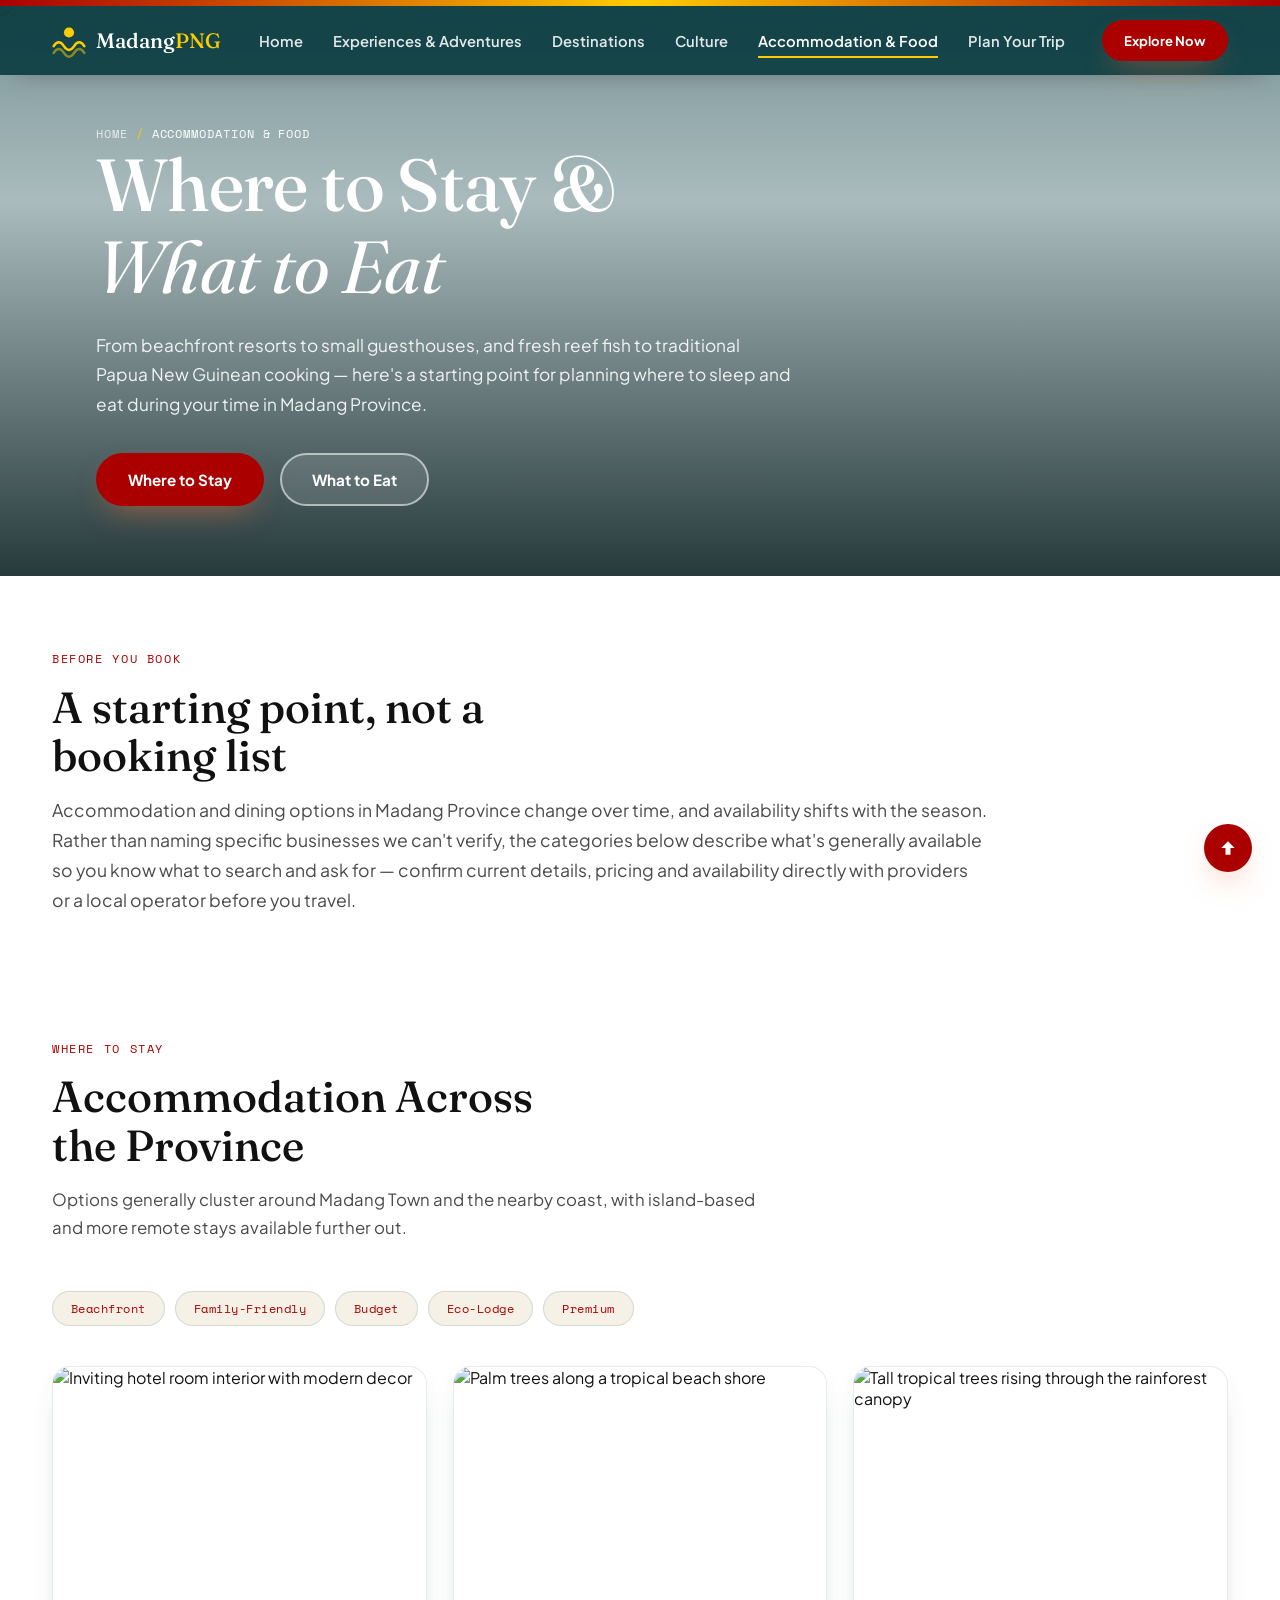
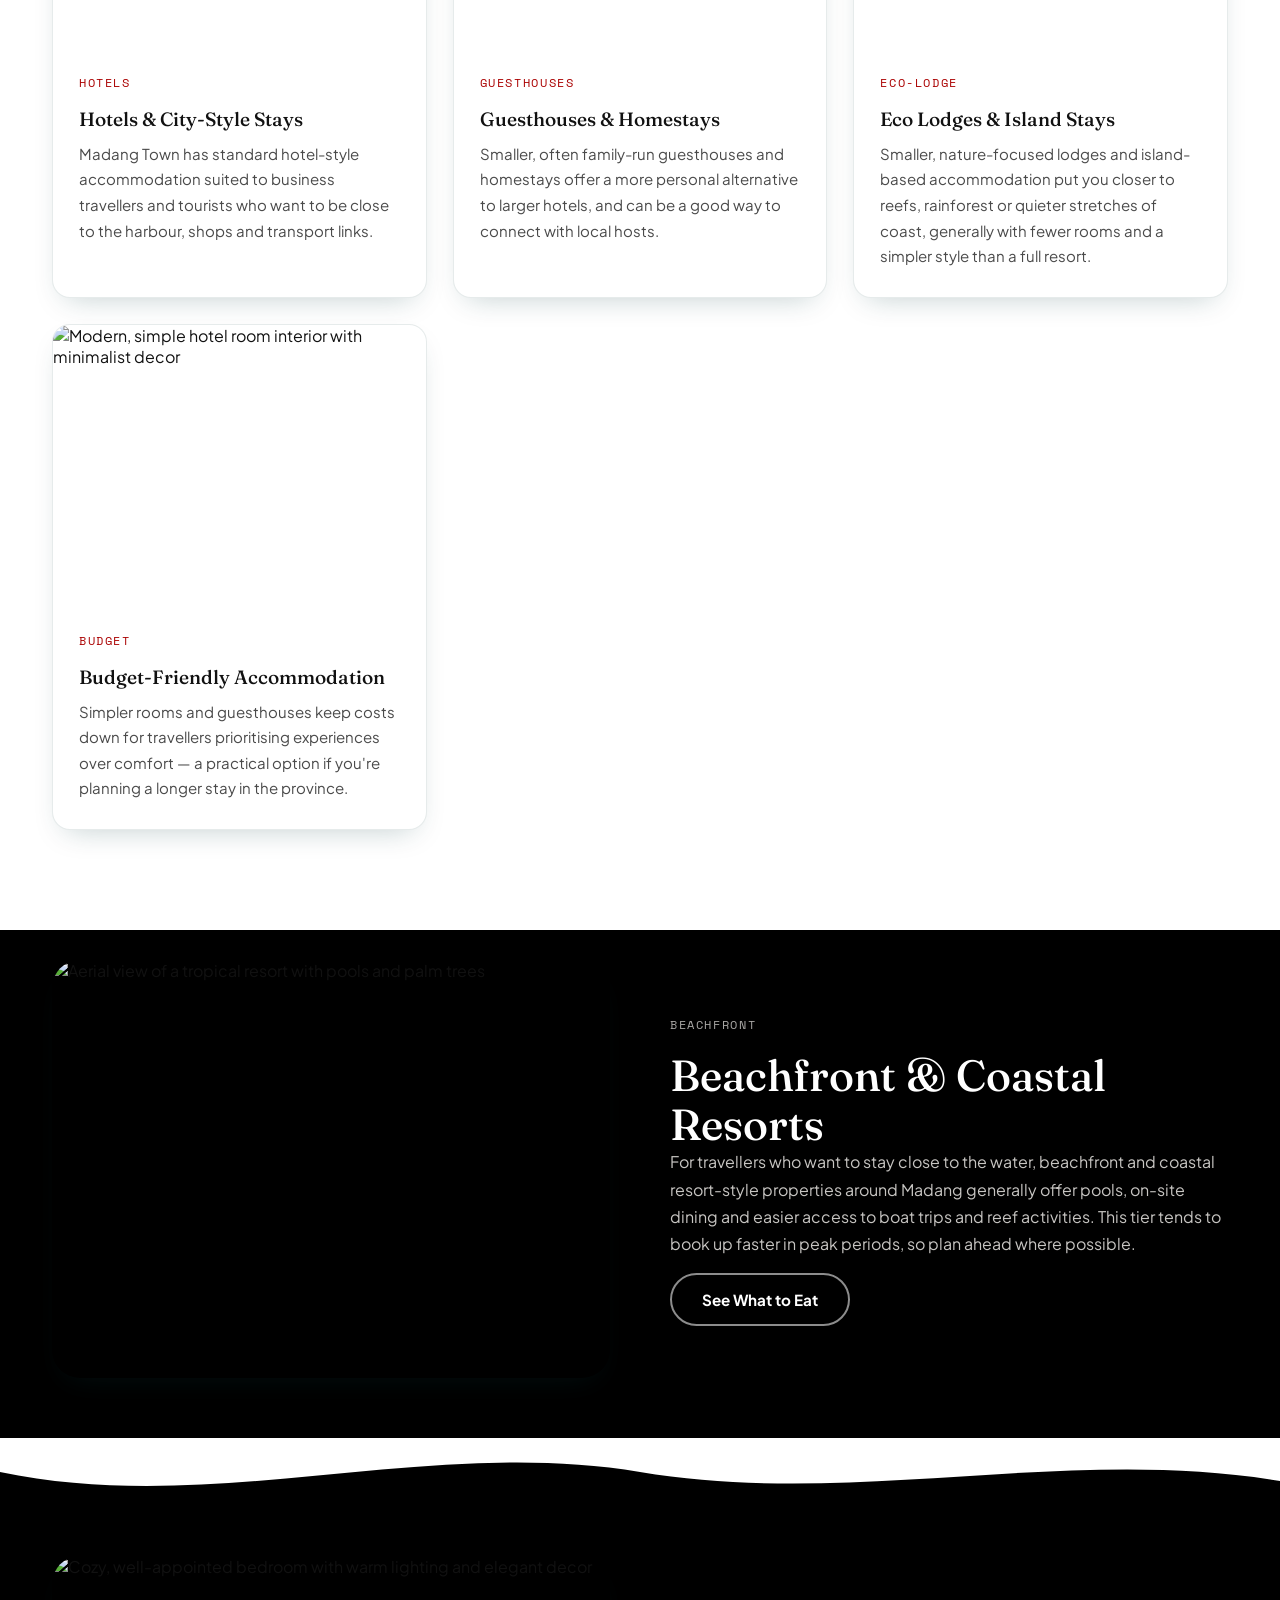
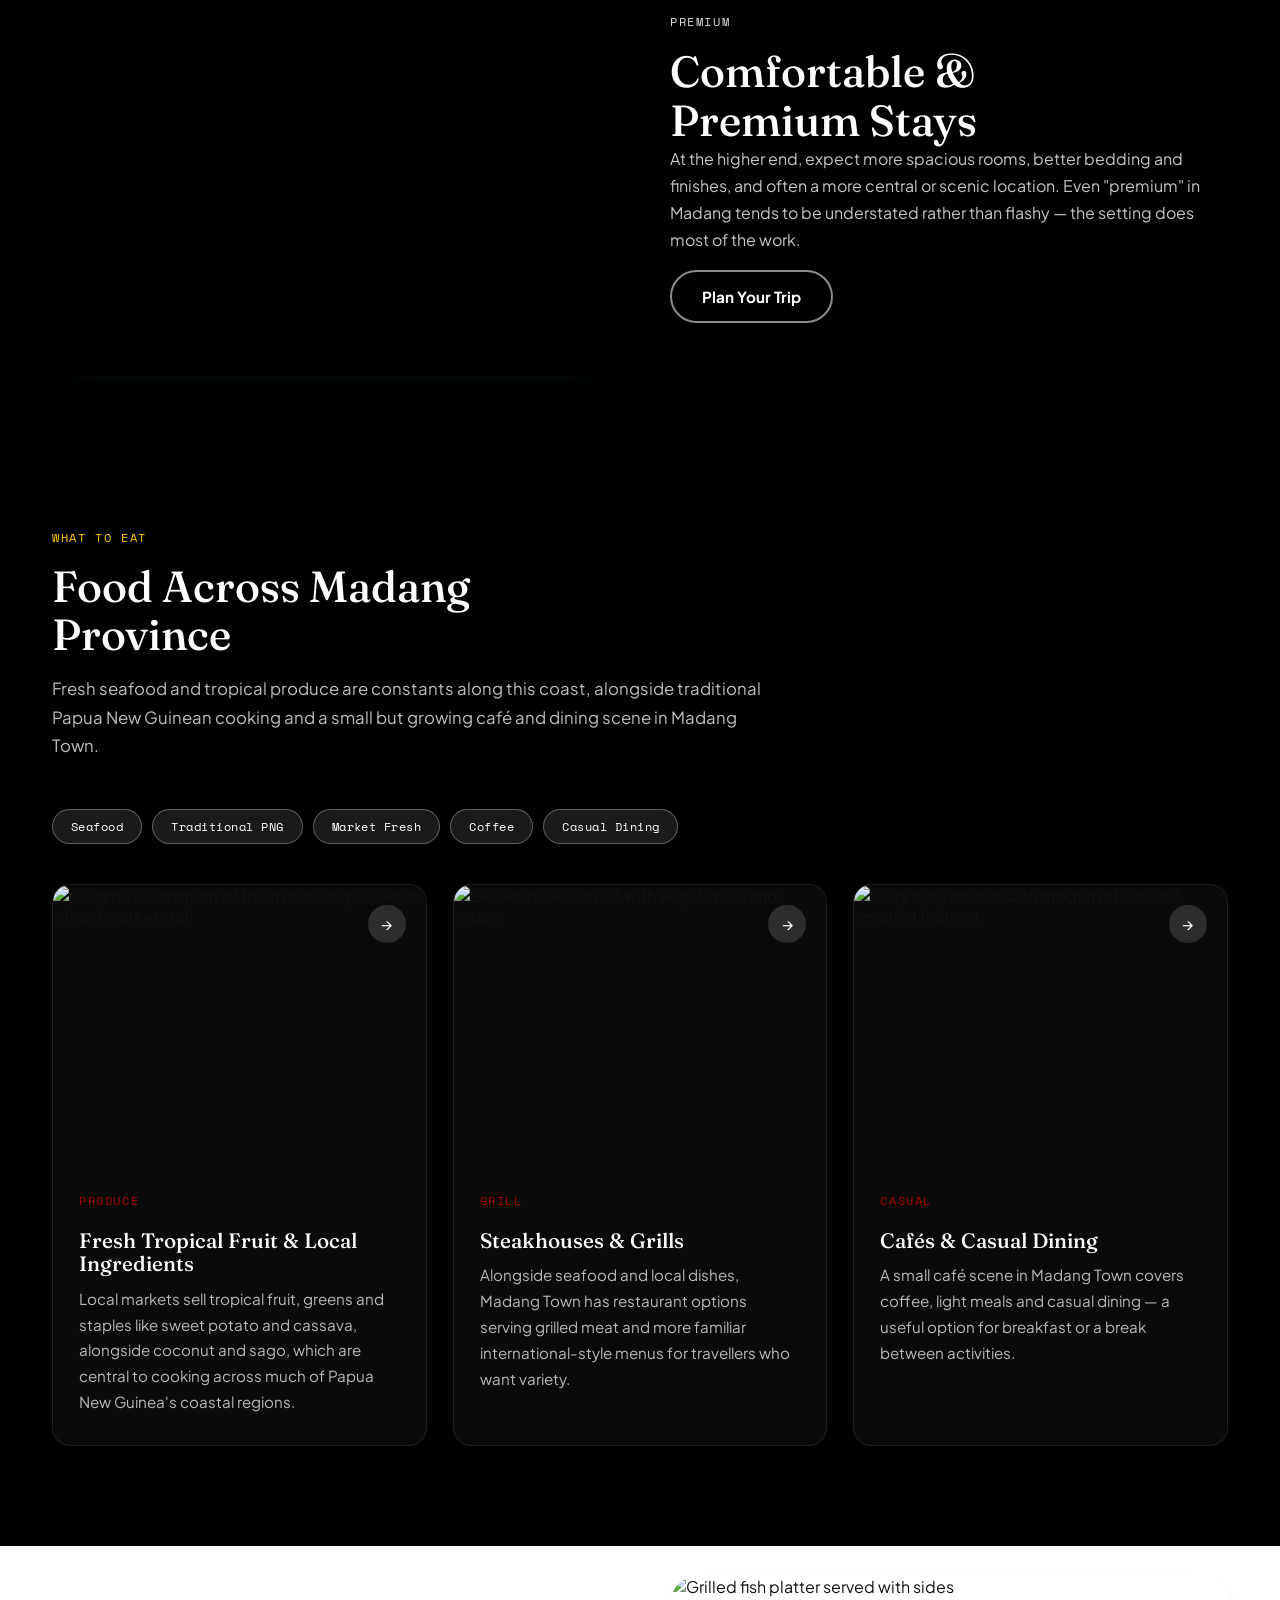
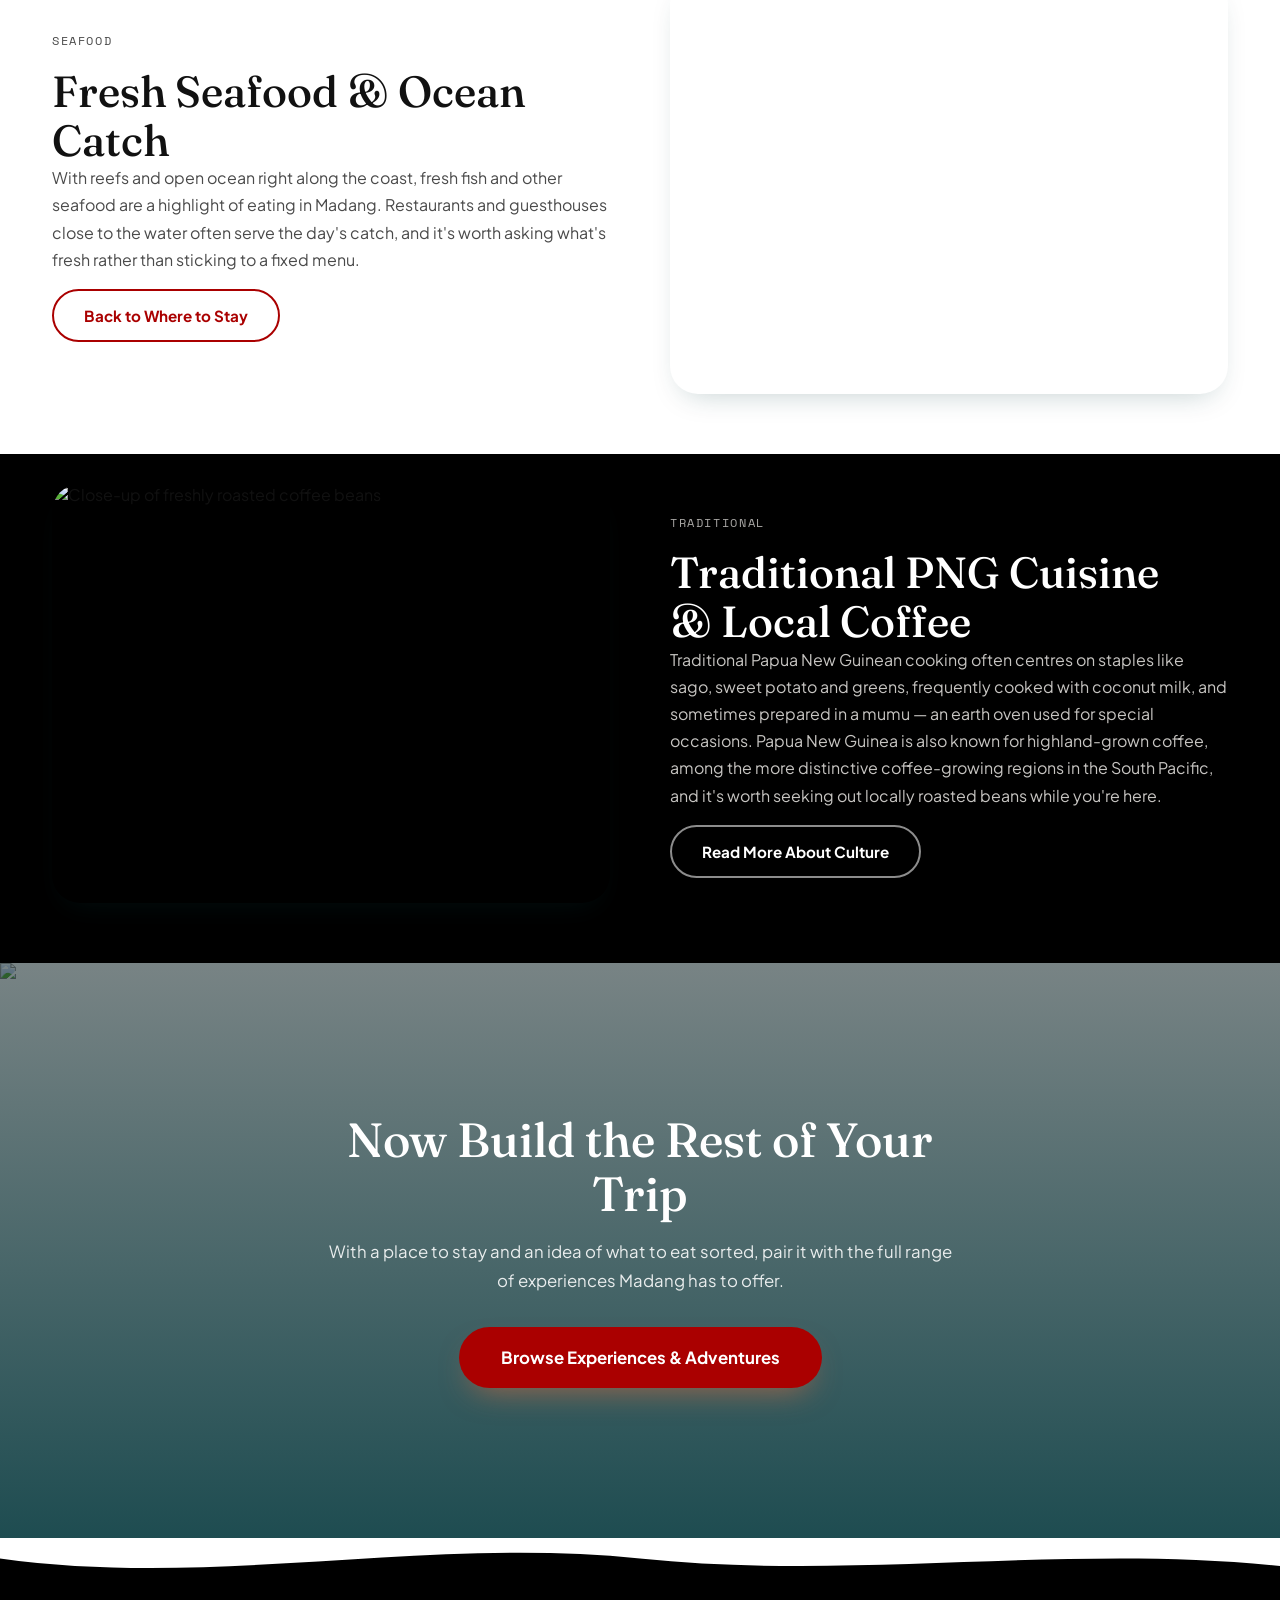
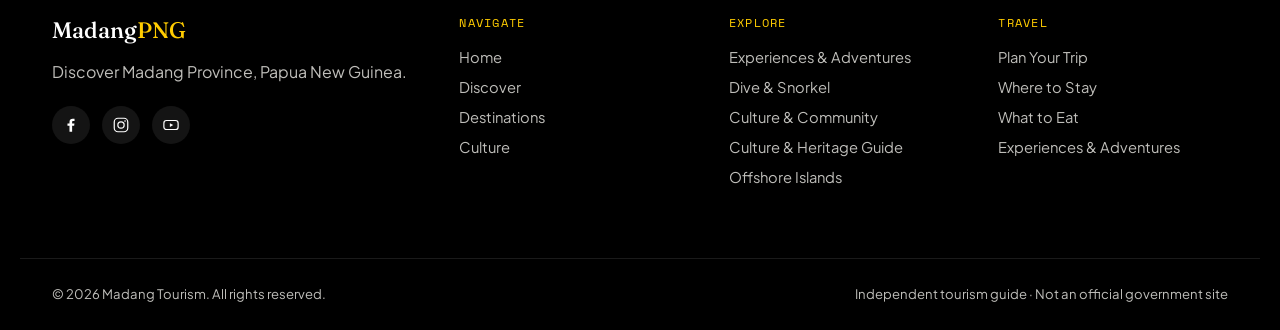
==== commit 30730898: "Add files via upload" ====
--- a/accommodation.html
+++ b/accommodation.html
@@ -37,9 +37,10 @@
     <nav class="nav__links" aria-label="Primary">
       <a href="index.html" class="nav__link" data-page="home">Home</a>
       <a href="experiences.html" class="nav__link" data-page="experiences">Experiences &amp; Adventures</a>
+      <a href="index.html#destinations" class="nav__link">Destinations</a>
       <a href="culture.html" class="nav__link" data-page="culture">Culture</a>
       <a href="accommodation.html" class="nav__link" data-page="accommodation">Accommodation &amp; Food</a>
-      <a href="index.html#plan" class="nav__link" data-page="plan">Plan Your Trip</a>
+      <a href="index.html#plan" class="nav__link">Plan Your Trip</a>
     </nav>
 
     <div class="nav__actions">
@@ -55,7 +56,11 @@
 <main id="main">
 
   <!-- ============ PAGE HERO ============ -->
-  <section class="hero1" id="home">
+  <section class="hero hero--page" id="home">
+    <div class="hero__media">
+      <img src="https://images.pexels.com/photos/33191057/pexels-photo-33191057.jpeg?auto=compress&cs=tinysrgb&w=1920" alt="Aerial view of a tropical resort with a swimming pool surrounded by palm trees" loading="eager">
+      <div class="hero__overlay"></div>
+    </div>
 
     <div class="hero__content">
       <p class="breadcrumb"><a href="index.html">Home</a> <span aria-hidden="true">/</span> <span class="breadcrumb__current">Accommodation &amp; Food</span></p>
--- a/style.css
+++ b/style.css
@@ -1,26 +1,26 @@
 /* ==========================================================================
-   MADANG PROVINCE TOURISM - STYLESHEET
+   MADANG PROVINCE TOURISM — STYLESHEET
    Design tokens: ocean-forward palette, Fraunces + Plus Jakarta Sans + Space Mono
-   Signature element: the "tide line" - a wave-shaped scroll progress indicator
+   Signature element: the "tide line" — a wave-shaped scroll progress indicator
    ========================================================================== */
 
 :root { /* :root targets the whole document so these custom properties (variables) are available everywhere */
   /* Madang provincial flag-inspired palette */
-  --reef-deep:      #000000;   /* black - used for dark section backgrounds */
-  --lagoon:         #AA0000;   /* deep red - used for primary links, buttons, and accents */
-  --tide:           #FFCC00;   /* gold/yellow - used for highlights and the tide line */
-  --palm:           #5C0000;   /* dark maroon - used for contrast-heavy section backgrounds */
-  --sand:           #F6F1E6;   /* warm off-white - used for light alternating sections */
-  --shell:          #FFFFFF;   /* white - used for card surfaces and light text on dark backgrounds */
-  --coral:          #AA0000;   /* red accent - used for primary buttons and CTA elements */
-  --coral-deep:     #7D0000;   /* darker red - used for button hover states */
-  --ink:            #111111;   /* near-black - used for main body text */
-  --ink-soft:       #4A4A4A;   /* muted gray - used for secondary/paragraph text */
+  --reef-deep:      #000000;   /* black — used for dark section backgrounds */
+  --lagoon:         #AA0000;   /* deep red — used for primary links, buttons, and accents */
+  --tide:           #FFCC00;   /* gold/yellow — used for highlights and the tide line */
+  --palm:           #5C0000;   /* dark maroon — used for contrast-heavy section backgrounds */
+  --sand:           #F6F1E6;   /* warm off-white — used for light alternating sections */
+  --shell:          #FFFFFF;   /* white — used for card surfaces and light text on dark backgrounds */
+  --coral:          #AA0000;   /* red accent — used for primary buttons and CTA elements */
+  --coral-deep:     #7D0000;   /* darker red — used for button hover states */
+  --ink:            #111111;   /* near-black — used for main body text */
+  --ink-soft:       #4A4A4A;   /* muted gray — used for secondary/paragraph text */
 
   /* Type */
   --font-display: "Fraunces", Georgia, serif; /* serif font used for headings; Georgia is the fallback if Fraunces fails to load */
   --font-body: "Plus Jakarta Sans", -apple-system, BlinkMacSystemFont, sans-serif; /* sans-serif font used for paragraphs and UI text */
-  --font-mono: "Comfortaa", "Nunito", sans-serif; /* 
+  --font-mono: "Space Mono", "Courier New", monospace; /* monospace font used for small labels/eyebrows for a technical, "instrument" feel */
 
   /* Layout */
   --container-w: 1240px; /* maximum width for centered page content */
@@ -193,67 +193,16 @@
 
 
 /* ================= HERO ================= */
-.hero0 {
-  position: relative; 
-  min-height: 100vh; 
-  display: flex; 
-  align-items: flex-end; 
-  color: #fff; 
-  background-image: linear-gradient(180deg, rgba(11,61,66,0.55) 0%, rgba(11,61,66,0.35) 35%, rgba(9,30,32,0.88) 100%), 
-                    url("https://images.unsplash.com/photo-1544551763-46a013bb70d5?auto=format&fit=crop&w=1920&q=80");
-  background-attachment: fixed;
-  background-position: center;
-  background-repeat: no-repeat;
-  background-size: cover;
-}
-
-.hero1 {
-  position: relative; 
-  min-height: 100vh; 
-  display: flex; 
-  align-items: flex-end; 
-  color: #fff; 
-  background-image: linear-gradient(180deg, rgba(11,61,66,0.55) 0%, rgba(11,61,66,0.35) 35%, rgba(9,30,32,0.88) 100%), 
-                    url("https://images.pexels.com/photos/33191057/pexels-photo-33191057.jpeg?auto=compress&cs=tinysrgb&w=1920");
-  background-attachment: fixed;
-  background-position: center;
-  background-repeat: no-repeat;
-  background-size: cover;
-}
-
-.hero2 {
-  position: relative; 
-  min-height: 100vh; 
-  display: flex; 
-  align-items: flex-end; 
-  color: #fff; 
-  background-image: linear-gradient(180deg, rgba(11,61,66,0.55) 0%, rgba(11,61,66,0.35) 35%, rgba(9,30,32,0.88) 100%), 
-                    url("https://images.pexels.com/photos/32656681/pexels-photo-32656681.jpeg?auto=compress&cs=tinysrgb&w=1920");
-  background-attachment: fixed;
-  background-position: center;
-  background-repeat: no-repeat;
-  background-size: cover;
-}
-
-.hero3 {
-  position: relative; 
-  min-height: 100vh; 
-  display: flex; 
-  align-items: flex-end; 
-  color: #fff; 
-  background-image: linear-gradient(180deg, rgba(11,61,66,0.55) 0%, rgba(11,61,66,0.35) 35%, rgba(9,30,32,0.88) 100%), 
-                    url("https://images.pexels.com/photos/37180573/pexels-photo-37180573.jpeg?auto=compress&cs=tinysrgb&w=1920");
-  background-attachment: fixed;
-  background-position: center;
-  background-repeat: no-repeat;
-  background-size: cover;
-}
-
-.madang{
-  color:var(--tide);
-  text-shadow: 0 0 10px var(--reef-deep), 0 0 20px var(--reef-deep), 0 0 30px var(--reef-deep);
-}
-
+.hero {
+  position: relative; min-height: 100svh; display: flex; align-items: flex-end; /* full-viewport-height section with content anchored to the bottom */
+  color: #fff; overflow: hidden; /* white text by default; hides anything that overflows the section bounds */
+}
+.hero__media { position: absolute; inset: 0; z-index: 0; } /* stretches the image wrapper to fill the entire hero behind the text */
+.hero__media img { width: 100%; height: 100%; object-fit: cover; } /* scales the photo to cover the whole area without distorting it */
+.hero__overlay {
+  position: absolute; inset: 0; /* covers the entire hero on top of the image */
+  background: linear-gradient(180deg, rgba(11,61,66,0.55) 0%, rgba(11,61,66,0.35) 35%, rgba(9,30,32,0.88) 100%); /* dark gradient, darkest at the bottom where the text sits, keeping it readable */
+}
 .hero__content { position: relative; z-index: 1; max-width: 760px; padding: 0 32px 110px; margin-left: 5vw; } /* positions the text above the overlay, limits its width, offsets it slightly from the left edge */
 .hero__title { font-size: clamp(2.6rem, 6vw, 4.6rem); letter-spacing: -0.01em; margin-bottom: 22px; } /* large, responsive headline size with slightly tightened letter spacing */
 .hero__desc { max-width: 55ch; font-size: 1.08rem; color: rgba(255,255,255,0.9); margin-bottom: 34px; } /* supporting paragraph sizing, width limit and near-white color */
@@ -566,46 +515,3 @@
   .hero--page { min-height: 52vh; } /* shorter still on mobile, since there's less need for a tall hero on small screens */
   .page-link-banner .btn-row { flex-direction: column; align-items: stretch; } /* stacks CTA buttons full-width on mobile */
 }
-
-/* Ensure details hides contents when closed */
-details:not([open]) > :not(summary) {
-  display: none !important;
-}
-
-/* Base accordion layout */
-.accordion__item {
-  border-bottom: 1px solid #e0e0e0;
-  margin-bottom: 0.5rem;
-}
-
-.accordion__trigger {
-  display: flex;
-  justify-content: space-between;
-  align-items: center;
-  padding: 1rem 0;
-  font-weight: bold;
-  cursor: pointer;
-  list-style: none; /* Hide default browser triangle */
-}
-
-/* Remove default marker icon in Chrome, Safari, Firefox */
-.accordion__trigger::-webkit-details-marker,
-.accordion__trigger::marker {
-  display: none;
-}
-
-.accordion__panel {
-  padding: 0.5rem 0 1rem;
-}
-
-/* Switch + to − when open */
-.accordion__item[open] .accordion__icon {
-  transform: rotate(45deg); /* Optional smooth rotation effect */
-}
-
-.accordion__icon {
-  display: inline-block;
-  transition: transform 0.2s ease;
-  font-size: 1.2rem;
-  color: #c00000;
-}
